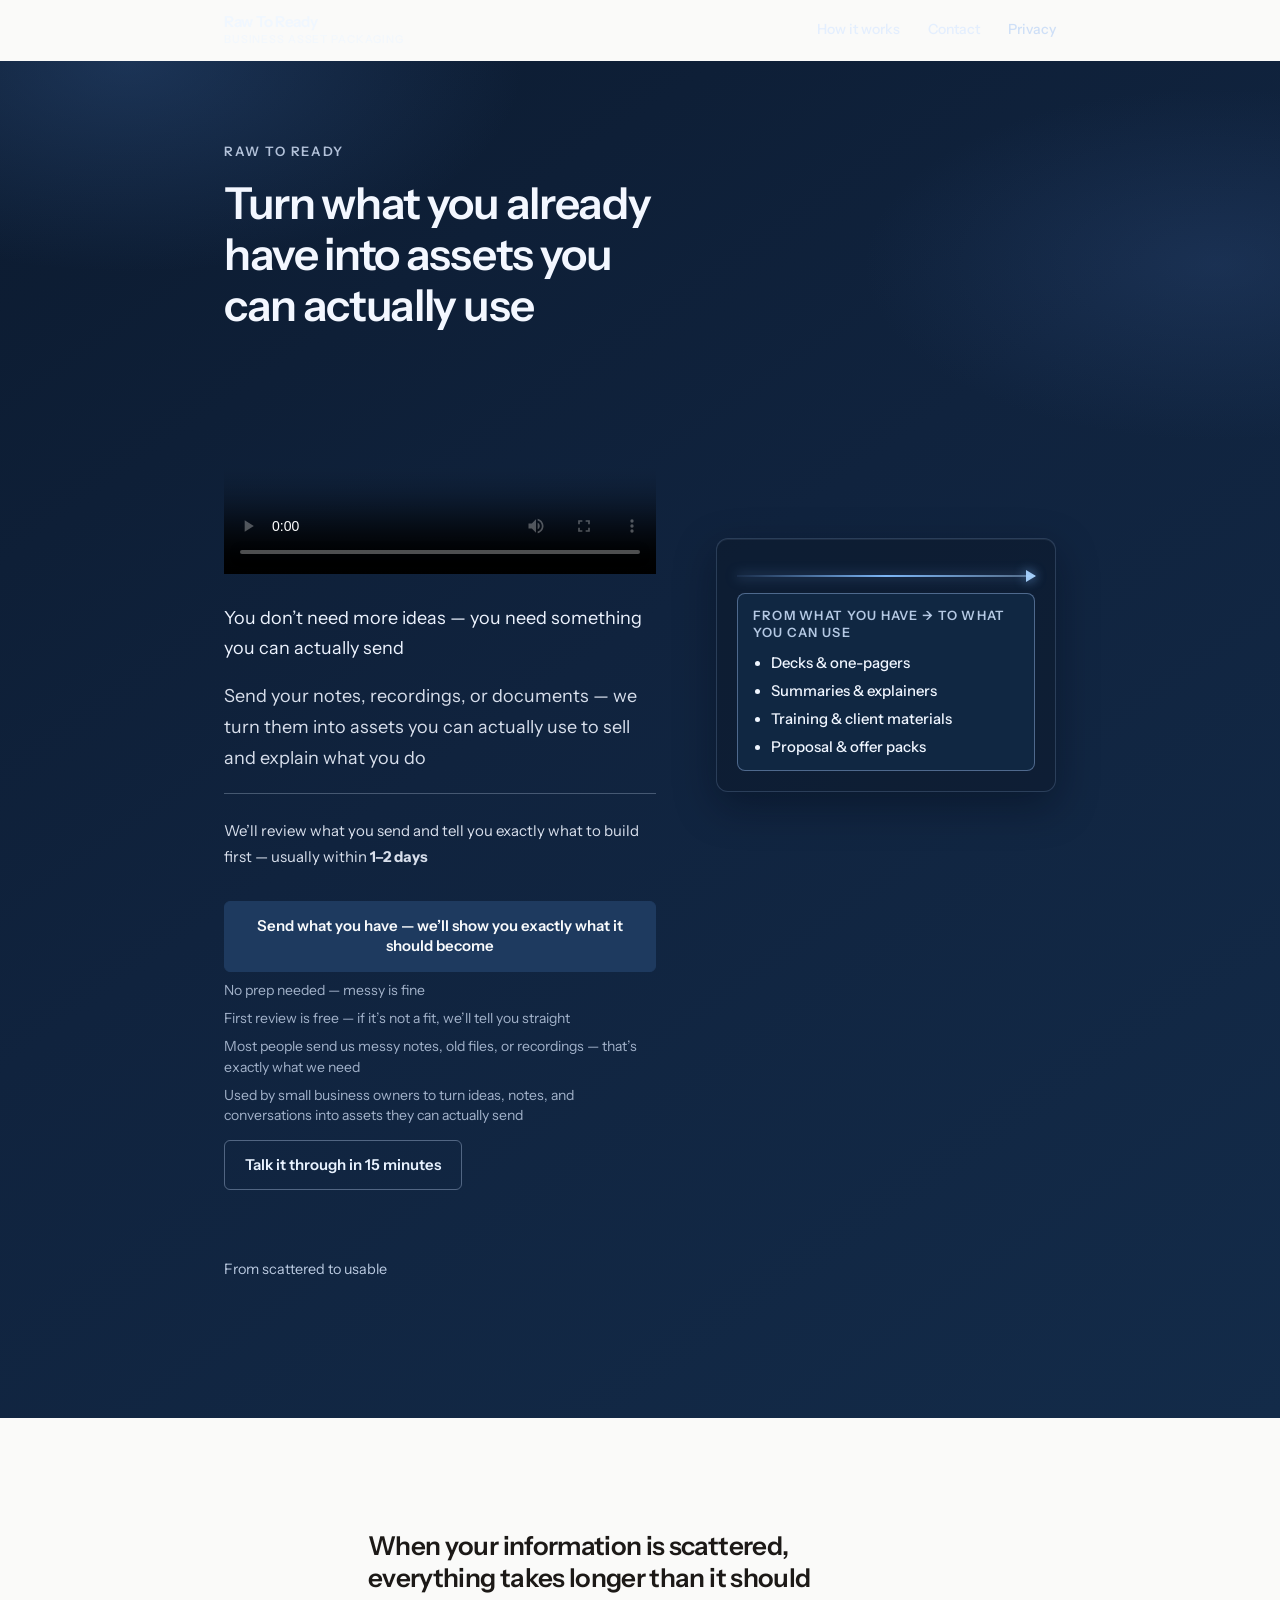
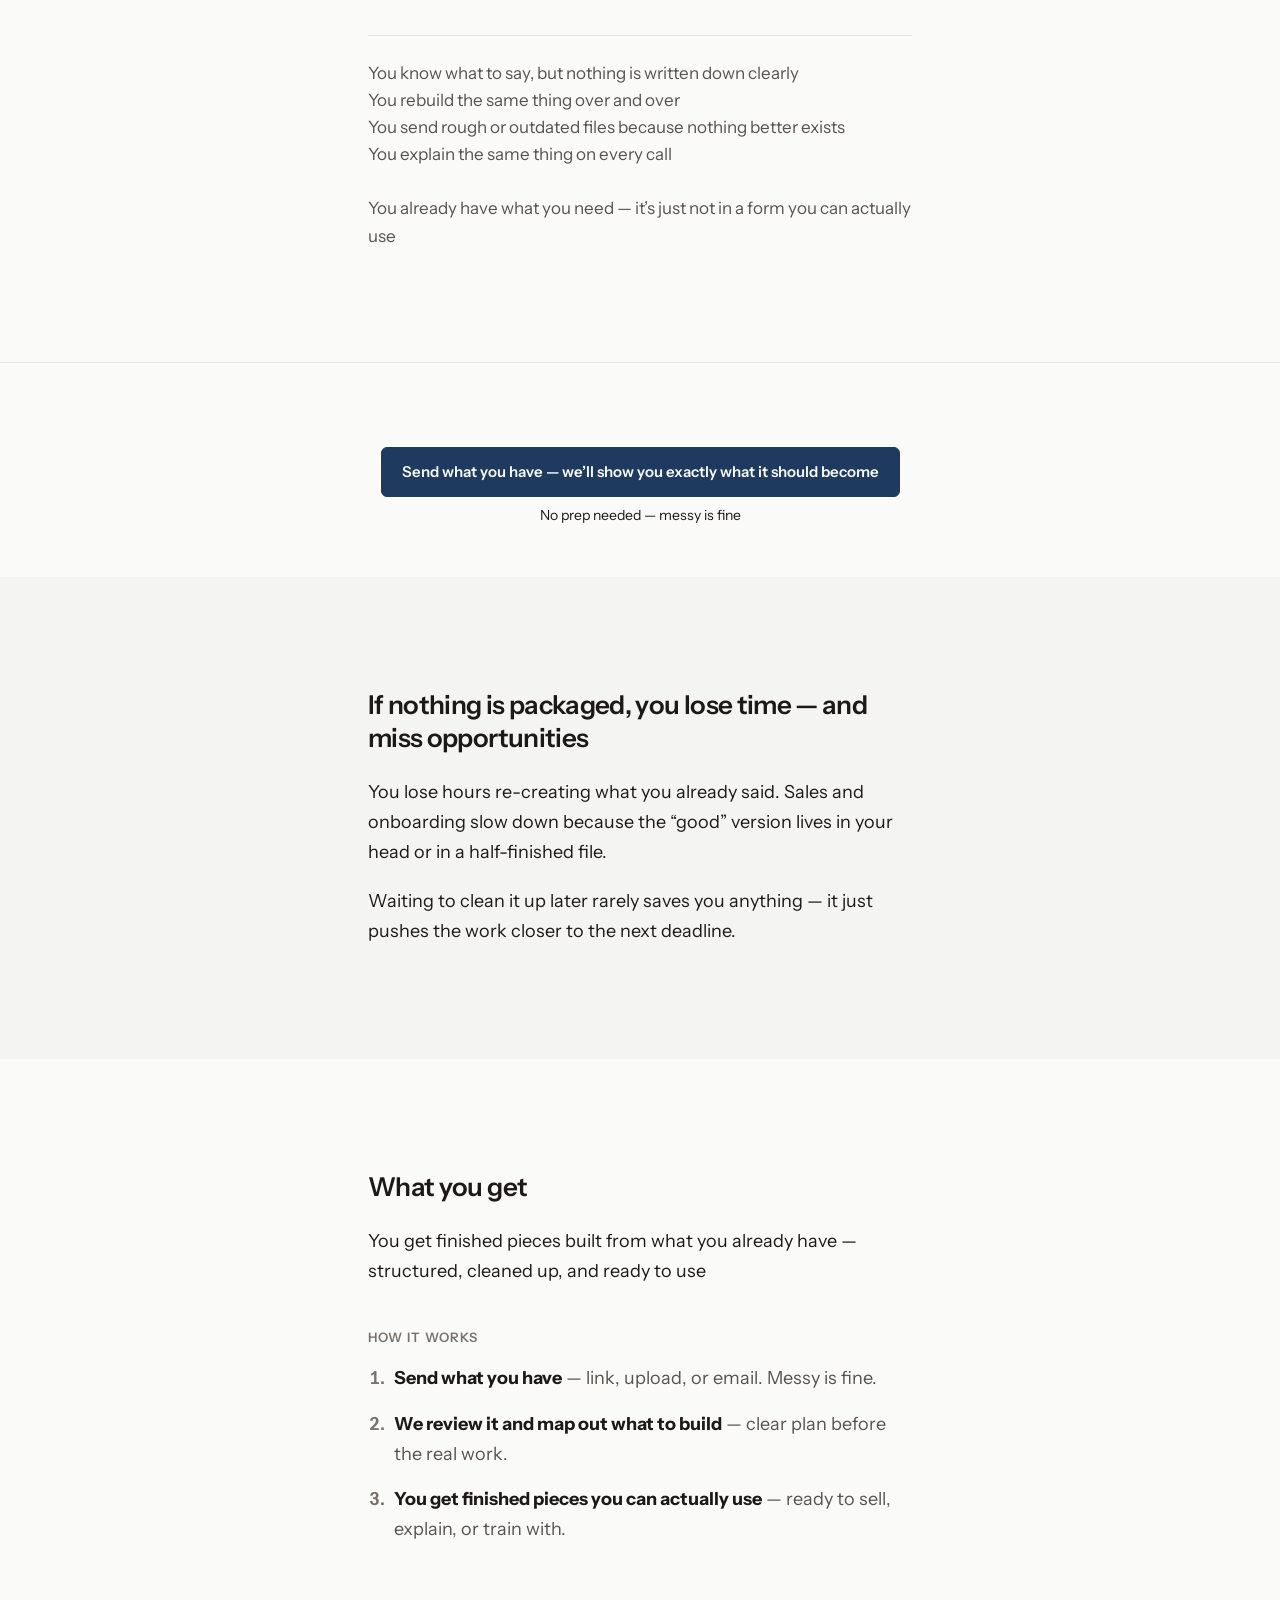
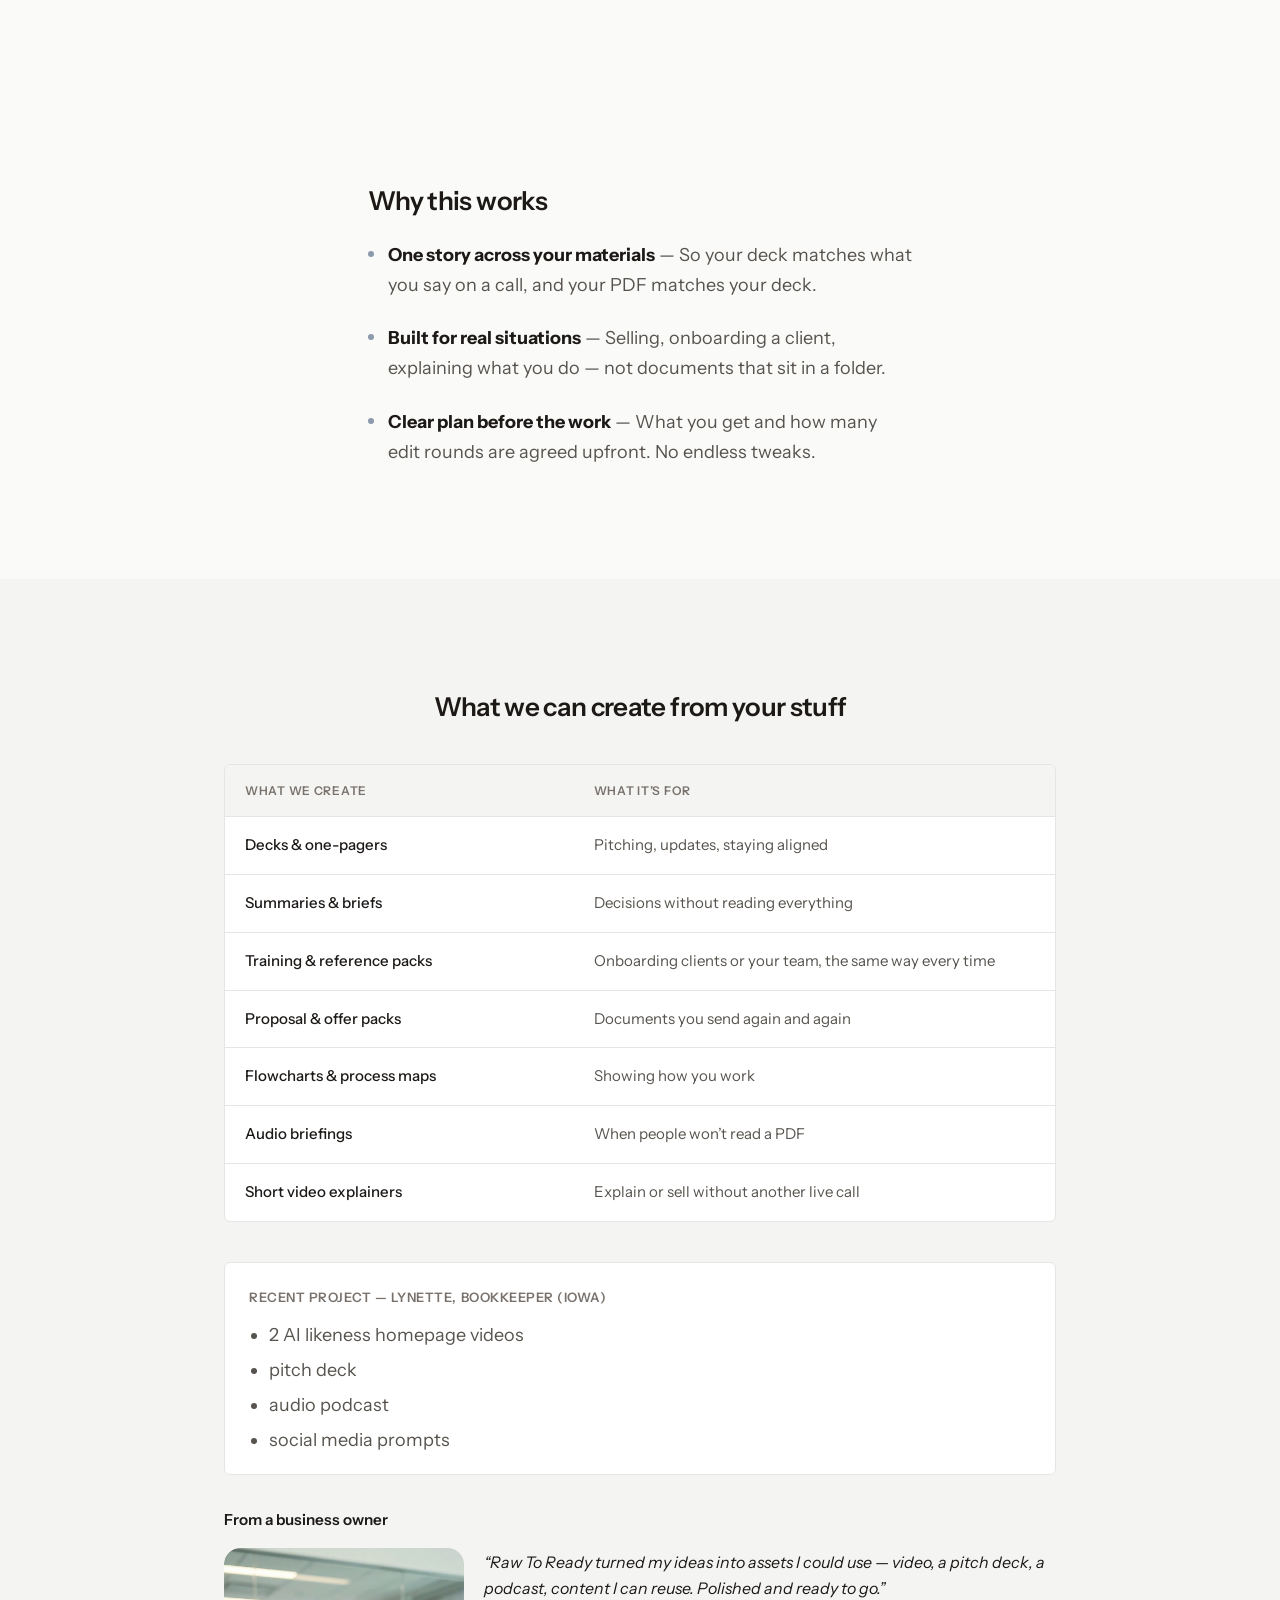
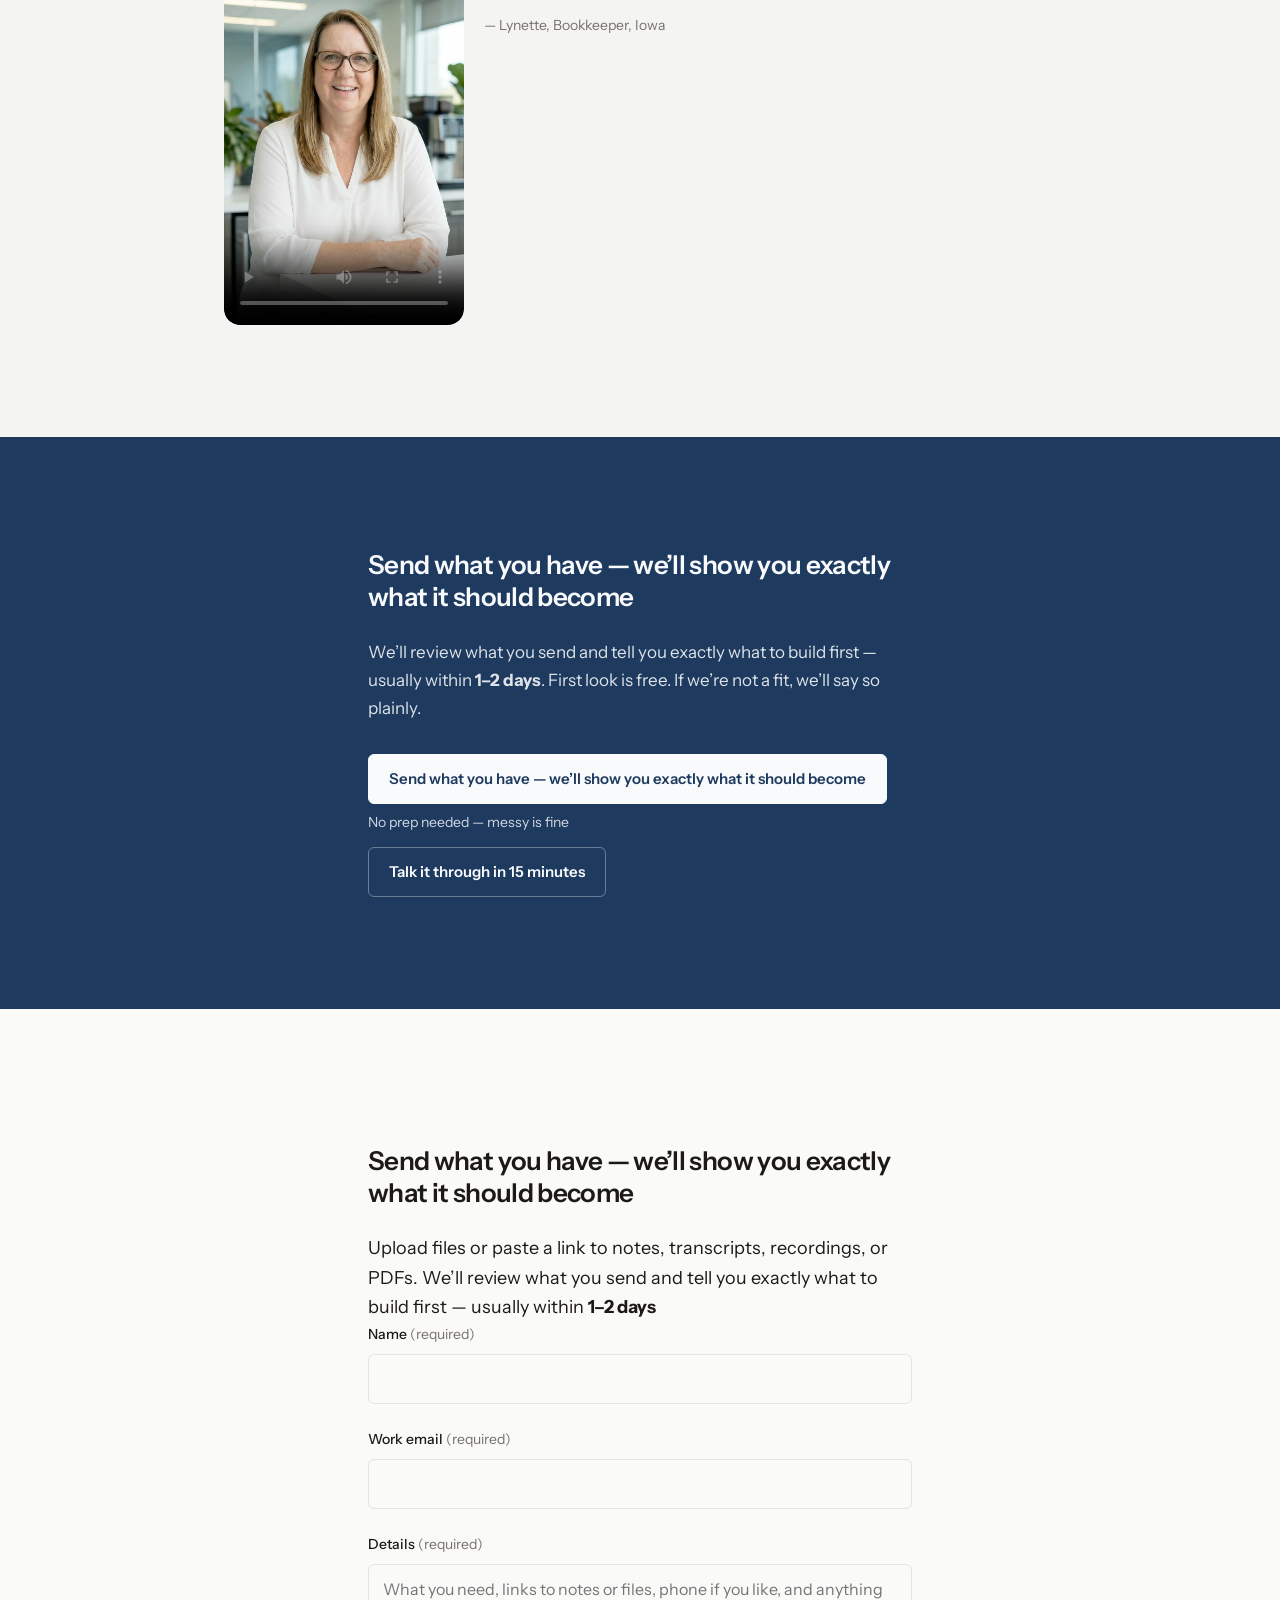
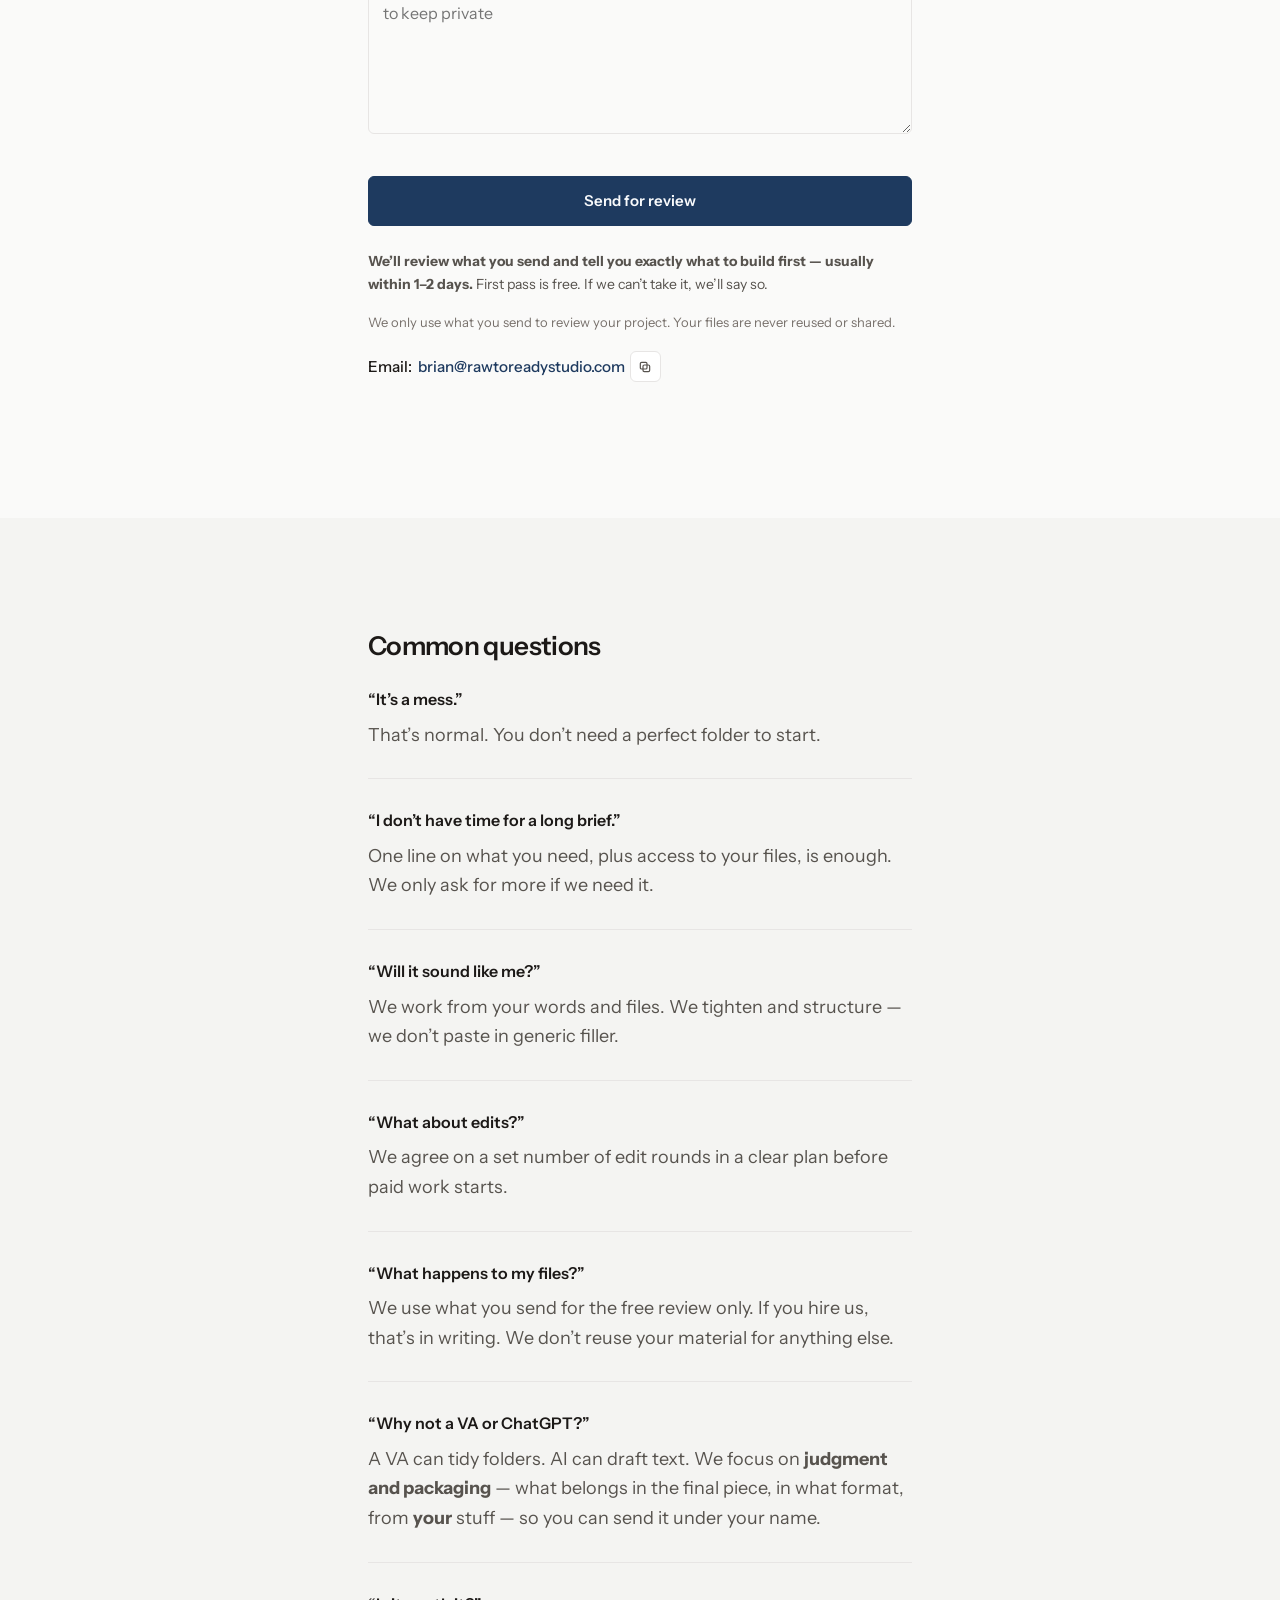
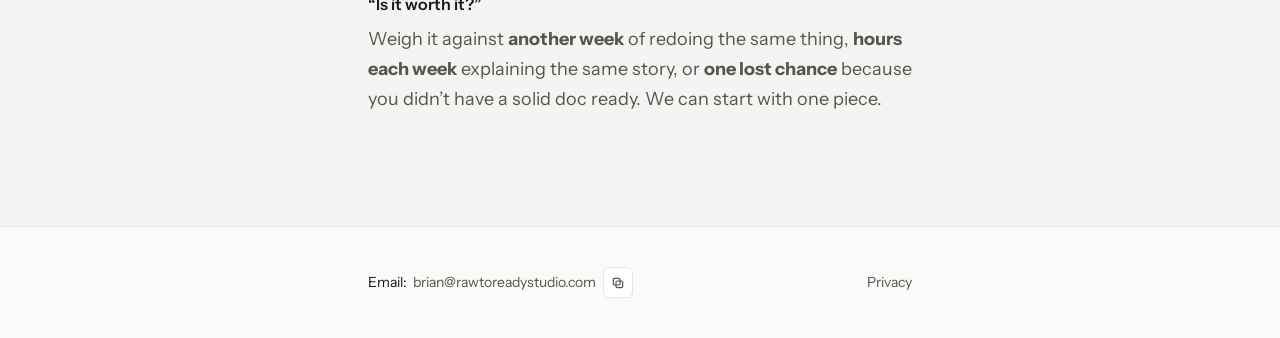
==== index.html @ de048afc "Update index.html" ====
<!DOCTYPE html>
<html lang="en">
  <head>
    <meta charset="UTF-8" />
    <meta name="viewport" content="width=device-width, initial-scale=1" />
    <meta
      name="description"
      content="Turn scattered notes and recordings into clear decks, summaries, and materials you can use to sell and explain your business. Not templates. Not generic AI filler."
    />
    <title>Raw To Ready — Business Asset Packaging</title>
    <link rel="preconnect" href="https://fonts.googleapis.com" />
    <link rel="preconnect" href="https://fonts.gstatic.com" crossorigin />
    <link
      href="https://fonts.googleapis.com/css2?family=Instrument+Sans:ital,wght@0,400;0,500;0,600;0,700;1,400&display=swap"
      rel="stylesheet"
    />
    <link rel="stylesheet" href="styles.css" />
  </head>
  <body>
    <header class="site-header site-header--overlay">
      <div class="container header-inner">
        <a class="logo" href="#">
          <span class="logo__name">Raw To Ready</span>
          <span class="logo__descriptor">Business Asset Packaging</span>
        </a>
        <nav class="nav">
          <a href="#how-it-works">How it works</a>
          <a href="#send-link">Contact</a>
          <a href="privacy.html" class="nav-muted">Privacy</a>
        </nav>
      </div>
    </header>

    <main>
      <section class="hero section section--hero" aria-labelledby="hero-heading">
        <div class="container hero-grid">
          <div class="hero-copy">
            <p class="hero-brand">Raw To Ready</p>
            <h1 id="hero-heading" class="hero__title">Turn what you already have into assets you can actually use</h1>

            <div style="max-width: 700px; margin: 20px auto;">
              <video controls playsinline width="100%" poster="videos/lynette-2-poster.png">
                <source src="videos/lynette-2.mp4" type="video/mp4" />
                Your browser does not support the video tag.
              </video>
            </div>

            <p class="hero__microline">You don’t need more ideas — you need something you can actually send</p>
            <div class="hero__body prose prose--lead">
              <p>
                Send your notes, recordings, or documents — we turn them into assets you can actually use to sell and explain what you do
              </p>
              <p class="timeline">
                We’ll review what you send and tell you exactly what to build first — usually within <strong>1–2 days</strong>
              </p>
            </div>
            <div class="cta-row">
              <div class="cta-mailto">
                <a href="mailto:brian@rawtoreadystudio.com?subject=Raw%20To%20Ready%20Inquiry" class="cta-button">
                  Send what you have — we’ll show you exactly what it should become
                </a>
                <p class="cta-subtext">No prep needed — messy is fine</p>
                <p class="cta-subtext">First review is free — if it’s not a fit, we’ll tell you straight</p>
                <p class="cta-subtext">Most people send us messy notes, old files, or recordings — that’s exactly what we need</p>
                <p class="cta-subtext">Used by small business owners to turn ideas, notes, and conversations into assets they can actually send</p>
              </div>
              <a
                class="btn btn--secondary"
                href="https://calendly.com/brian-my6fa/intro-meeting-with-brian"
                target="_blank"
                rel="noopener noreferrer"
              >Talk it through in 15 minutes</a>
            </div>
          </div>

          <aside class="hero-flow" aria-label="From your files to finished pieces">
            <div class="hero-flow__arrow" aria-hidden="true"></div>
            <div class="hero-flow__panel hero-flow__panel--polished">
              <p class="hero-flow__title">From what you have → to what you can use</p>
              <ul class="hero-flow__list">
                <li>Decks &amp; one-pagers</li>
                <li>Summaries &amp; explainers</li>
                <li>Training &amp; client materials</li>
                <li>Proposal &amp; offer packs</li>
              </ul>
            </div>
          </aside>

          <p class="hero-tagline">From scattered to usable</p>
        </div>
      </section>

      <section class="section" aria-labelledby="pain-heading">
        <div class="container container--narrow">
          <h2 id="pain-heading" class="section__title">When your information is scattered, everything takes longer than it should</h2>
          <p class="pullquote">
            You know what to say, but nothing is written down clearly<br />
            You rebuild the same thing over and over<br />
            You send rough or outdated files because nothing better exists<br />
            You explain the same thing on every call<br /><br />
            You already have what you need — it’s just not in a form you can actually use
          </p>
        </div>
      </section>

      <section class="section section--cta-mid" aria-label="Get started">
        <div class="container container--narrow">
          <div class="cta-row cta-row--solo">
            <div class="cta-mailto">
              <a href="mailto:brian@rawtoreadystudio.com?subject=Raw%20To%20Ready%20Inquiry" class="cta-button">
                Send what you have — we’ll show you exactly what it should become
              </a>
              <p class="cta-subtext">No prep needed — messy is fine</p>
            </div>
          </div>
        </div>
      </section>

      <section class="section section--muted" aria-labelledby="gap-heading">
        <div class="container container--narrow">
          <h2 id="gap-heading" class="section__title">If nothing is packaged, you lose time — and miss opportunities</h2>
          <div class="prose">
            <p>You lose hours re-creating what you already said. Sales and onboarding slow down because the “good” version lives in your head or in a half-finished file.</p>
            <p>Waiting to clean it up later rarely saves you anything — it just pushes the work closer to the next deadline.</p>
          </div>
        </div>
      </section>

      <section class="section" id="how-it-works" aria-labelledby="solution-heading">
        <div class="container container--narrow">
          <h2 id="solution-heading" class="section__title">What you get</h2>
          <div class="prose prose--solution">
            <p>You get finished pieces built from what you already have — structured, cleaned up, and ready to use</p>
          </div>
          <h3 class="subsection-title">How it works</h3>
          <ol class="steps">
            <li><strong>Send what you have</strong> — link, upload, or email. Messy is fine.</li>
            <li><strong>We review it and map out what to build</strong> — clear plan before the real work.</li>
            <li><strong>You get finished pieces you can actually use</strong> — ready to sell, explain, or train with.</li>
          </ol>
        </div>
      </section>

      <section class="section" aria-labelledby="why-heading">
        <div class="container container--narrow">
          <h2 id="why-heading" class="section__title">Why this works</h2>
          <ul class="why-list">
            <li><strong>One story across your materials</strong> — So your deck matches what you say on a call, and your PDF matches your deck.</li>
            <li><strong>Built for real situations</strong> — Selling, onboarding a client, explaining what you do — not documents that sit in a folder.</li>
            <li><strong>Clear plan before the work</strong> — What you get and how many edit rounds are agreed upfront. No endless tweaks.</li>
          </ul>
        </div>
      </section>

      <section class="section section--muted" aria-labelledby="deliverables-heading">
        <div class="container">
          <h2 id="deliverables-heading" class="section__title section__title--center">What we can create from your stuff</h2>
          <div class="table-wrap">
            <table class="deliverables">
              <thead>
                <tr>
                  <th scope="col">What we create</th>
                  <th scope="col">What it’s for</th>
                </tr>
              </thead>
              <tbody>
                <tr>
                  <td>Decks &amp; one-pagers</td>
                  <td>Pitching, updates, staying aligned</td>
                </tr>
                <tr>
                  <td>Summaries &amp; briefs</td>
                  <td>Decisions without reading everything</td>
                </tr>
                <tr>
                  <td>Training &amp; reference packs</td>
                  <td>Onboarding clients or your team, the same way every time</td>
                </tr>
                <tr>
                  <td>Proposal &amp; offer packs</td>
                  <td>Documents you send again and again</td>
                </tr>
                <tr>
                  <td>Flowcharts &amp; process maps</td>
                  <td>Showing how you work</td>
                </tr>
                <tr>
                  <td>Audio briefings</td>
                  <td>When people won’t read a PDF</td>
                </tr>
                <tr>
                  <td>Short video explainers</td>
                  <td>Explain or sell without another live call</td>
                </tr>
              </tbody>
            </table>
          </div>

          <div class="proof-block proof-block--inline">
            <p class="proof-block__title">Recent project — Lynette, bookkeeper (Iowa)</p>
            <ul class="proof-block__list">
              <li>2 AI likeness homepage videos</li>
              <li>pitch deck</li>
              <li>audio podcast</li>
              <li>social media prompts</li>
            </ul>
          </div>

          <div class="lynette-showcase" aria-labelledby="video-proof-heading">
            <h3 id="video-proof-heading" class="video-proof__title">From a business owner</h3>
            <div class="lynette-showcase__grid">
              <div class="testimonial-video">
                <video controls playsinline poster="videos/lynette-poster.png?v=3">
                  <source src="videos/lynette.mp4" type="video/mp4" />
                  Your browser does not support the video tag.
                </video>
              </div>
              <blockquote class="testimonial">
                <p>
                  “Raw To Ready turned my ideas into assets I could use — video, a pitch deck, a podcast, content I can reuse. Polished and ready to go.”
                </p>
                <footer>— Lynette, Bookkeeper, Iowa</footer>
              </blockquote>
            </div>
          </div>
        </div>
      </section>

      <section class="section section--accent" id="book" aria-labelledby="final-cta-heading">
        <div class="container container--narrow">
          <h2 id="final-cta-heading" class="section__title section__title--light">Send what you have — we’ll show you exactly what it should become</h2>
          <p class="prose prose--light">
            We’ll review what you send and tell you exactly what to build first — usually within <strong>1–2 days</strong>. First look is free. If we’re not a fit, we’ll say so plainly.
          </p>
          <div class="cta-row">
            <div class="cta-mailto">
              <a href="mailto:brian@rawtoreadystudio.com?subject=Raw%20To%20Ready%20Inquiry" class="cta-button">
                Send what you have — we’ll show you exactly what it should become
              </a>
              <p class="cta-subtext">No prep needed — messy is fine</p>
            </div>
            <a
              class="btn btn--ghost"
              href="https://calendly.com/brian-my6fa/intro-meeting-with-brian"
              target="_blank"
              rel="noopener noreferrer"
            >Talk it through in 15 minutes</a>
          </div>
        </div>
      </section>

      <section class="section section--large" id="send-link" aria-labelledby="form-heading">
        <div class="container container--narrow">
          <h2 id="form-heading" class="section__title">Send what you have — we’ll show you exactly what it should become</h2>
          <div class="prose">
            <p>Upload files or paste a link to notes, transcripts, recordings, or PDFs. We’ll review what you send and tell you exactly what to build first — usually within <strong>1–2 days</strong></p>
          </div>

          <form action="https://formspree.io/f/xqegbvgn" method="POST">
            <input type="hidden" name="_redirect" value="https://rawtoreadystudio.com/thank-you.html" />
            <div class="field">
              <label for="name">Name <span class="req">(required)</span></label>
              <input type="text" id="name" name="name" required autocomplete="name" />
            </div>
            <div class="field">
              <label for="email">Work email <span class="req">(required)</span></label>
              <input type="email" id="email" name="email" required autocomplete="email" />
            </div>
            <div class="field">
              <label for="details">Details <span class="req">(required)</span></label>
              <textarea
                id="details"
                name="details"
                rows="6"
                required
                placeholder="What you need, links to notes or files, phone if you like, and anything to keep private"
              ></textarea>
            </div>
            <button type="submit" class="btn btn--primary btn--block">Send for review</button>
          </form>

          <p class="form-footnote"><strong>We’ll review what you send and tell you exactly what to build first — usually within 1–2 days.</strong> First pass is free. If we can’t take it, we’ll say so.</p>
          <p class="form-privacy">We only use what you send to review your project. Your files are never reused or shared.</p>
          <p class="contact-email">
            <span>Email:</span>
            <a href="mailto:brian@rawtoreadystudio.com">brian@rawtoreadystudio.com</a>
            <button class="copy-email-btn" type="button" data-copy-email="brian@rawtoreadystudio.com" aria-label="Copy email address" title="Copy email">
              <svg viewBox="0 0 24 24" aria-hidden="true" focusable="false">
                <rect x="9" y="9" width="10" height="10" rx="2"></rect>
                <rect x="5" y="5" width="10" height="10" rx="2"></rect>
              </svg>
            </button>
          </p>
        </div>
      </section>

      <section class="section section--muted" aria-labelledby="faq-heading">
        <div class="container container--narrow">
          <h2 id="faq-heading" class="section__title">Common questions</h2>
          <dl class="faq">
            <div class="faq__item">
              <dt>“It’s a mess.”</dt>
              <dd>That’s normal. You don’t need a perfect folder to start.</dd>
            </div>
            <div class="faq__item">
              <dt>“I don’t have time for a long brief.”</dt>
              <dd>One line on what you need, plus access to your files, is enough. We only ask for more if we need it.</dd>
            </div>
            <div class="faq__item">
              <dt>“Will it sound like me?”</dt>
              <dd>We work from your words and files. We tighten and structure — we don’t paste in generic filler.</dd>
            </div>
            <div class="faq__item">
              <dt>“What about edits?”</dt>
              <dd>We agree on a set number of edit rounds in a clear plan before paid work starts.</dd>
            </div>
            <div class="faq__item">
              <dt>“What happens to my files?”</dt>
              <dd>We use what you send for the free review only. If you hire us, that’s in writing. We don’t reuse your material for anything else.</dd>
            </div>
            <div class="faq__item">
              <dt>“Why not a VA or ChatGPT?”</dt>
              <dd>A VA can tidy folders. AI can draft text. We focus on <strong>judgment and packaging</strong> — what belongs in the final piece, in what format, from <strong>your</strong> stuff — so you can send it under your name.</dd>
            </div>
            <div class="faq__item">
              <dt>“Is it worth it?”</dt>
              <dd>Weigh it against <strong>another week</strong> of redoing the same thing, <strong>hours each week</strong> explaining the same story, or <strong>one lost chance</strong> because you didn’t have a solid doc ready. We can start with one piece.</dd>
            </div>
          </dl>
        </div>
      </section>
    </main>

    <footer class="site-footer">
      <div class="container footer-inner">
        <p class="footer-email">
          <span>Email:</span>
          <a href="mailto:brian@rawtoreadystudio.com">brian@rawtoreadystudio.com</a>
          <button class="copy-email-btn" type="button" data-copy-email="brian@rawtoreadystudio.com" aria-label="Copy email address" title="Copy email">
            <svg viewBox="0 0 24 24" aria-hidden="true" focusable="false">
              <rect x="9" y="9" width="10" height="10" rx="2"></rect>
              <rect x="5" y="5" width="10" height="10" rx="2"></rect>
            </svg>
          </button>
        </p>
        <p><a href="privacy.html">Privacy</a></p>
      </div>
    </footer>

    <script>
      (function () {
        var header = document.querySelector(".site-header--overlay");
        if (header) {
          var setHeaderState = function () {
            if (window.scrollY > 24) {
              header.classList.add("is-solid");
            } else {
              header.classList.remove("is-solid");
            }
          };
          setHeaderState();
          window.addEventListener("scroll", setHeaderState, { passive: true });
        }

        var copyButtons = document.querySelectorAll("[data-copy-email]");
        copyButtons.forEach(function (button) {
          button.addEventListener("click", function () {
            var email = button.getAttribute("data-copy-email");
            if (!email) return;

            var setCopiedState = function () {
              button.classList.add("is-copied");
              button.setAttribute("aria-label", "Email copied");
              button.setAttribute("title", "Copied");
              window.setTimeout(function () {
                button.classList.remove("is-copied");
                button.setAttribute("aria-label", "Copy email address");
                button.setAttribute("title", "Copy email");
              }, 1100);
            };

            if (navigator.clipboard && navigator.clipboard.writeText) {
              navigator.clipboard.writeText(email).then(setCopiedState).catch(function () {});
              return;
            }

            var fallback = document.createElement("input");
            fallback.value = email;
            document.body.appendChild(fallback);
            fallback.select();
            try {
              document.execCommand("copy");
              setCopiedState();
            } catch (err) {}
            document.body.removeChild(fallback);
          });
        });
      })();
    </script>
  </body>
</html>
---- styles.css ----
/* --------------------------------------------------------------------------
   Premium service landing — typography-led, generous space, minimal chrome
   -------------------------------------------------------------------------- */

:root {
  --bg: #fafaf9;
  --bg-muted: #f4f4f2;
  --surface: #ffffff;
  --text: #1c1917;
  --text-secondary: #57534e;
  --text-muted: #78716c;
  --border: #e7e5e4;
  --accent: #1e3a5f;
  --accent-hover: #152a45;
  --accent-ink: #f8fafc;
  --radius: 6px;
  --font: "Instrument Sans", system-ui, -apple-system, sans-serif;
  --max-text: 38rem;
  --max-wide: 48rem;
  --section-pad: clamp(4rem, 12vw, 7rem);
  --section-pad-lg: clamp(5rem, 14vw, 8.5rem);
}

*,
*::before,
*::after {
  box-sizing: border-box;
}

html {
  scroll-behavior: smooth;
}

#send-link,
#book,
#how-it-works {
  scroll-margin-top: 5rem;
}

body {
  margin: 0;
  font-family: var(--font);
  font-size: 1.0625rem;
  line-height: 1.65;
  color: var(--text);
  background: var(--bg);
  -webkit-font-smoothing: antialiased;
}

@media (min-width: 768px) {
  body {
    font-size: 1.125rem;
  }
}

.container {
  width: 100%;
  max-width: 56rem;
  margin-inline: auto;
  padding-inline: clamp(1.25rem, 4vw, 2rem);
}

.container--narrow {
  max-width: var(--max-text);
}

.section {
  padding-block: var(--section-pad);
}

.section--large {
  padding-block: var(--section-pad-lg);
}

.section--hero {
  padding-top: clamp(3rem, 8vw, 5rem);
  padding-bottom: var(--section-pad-lg);
  background:
    radial-gradient(45rem 24rem at 10% 0%, rgba(56, 97, 155, 0.35), transparent 55%),
    radial-gradient(40rem 20rem at 95% 15%, rgba(49, 80, 130, 0.3), transparent 55%),
    linear-gradient(145deg, #0c1b30 0%, #10233e 45%, #132b49 100%);
  color: #eef4ff;
}

.section--muted {
  background: var(--bg-muted);
}

.section--accent {
  background: var(--accent);
  color: var(--accent-ink);
}

/* Header */

.site-header {
  position: sticky;
  top: 0;
  z-index: 10;
  background: rgba(250, 250, 249, 0.92);
  backdrop-filter: blur(8px);
  border-bottom: 1px solid var(--border);
  transition: background 0.2s ease, border-color 0.2s ease, box-shadow 0.2s ease;
}

.header-inner {
  display: flex;
  align-items: center;
  justify-content: space-between;
  gap: 1rem;
  min-height: 3.75rem;
  max-width: 56rem;
}

.logo {
  display: inline-flex;
  flex-direction: column;
  line-height: 1.1;
  font-weight: 600;
  font-size: 0.9375rem;
  letter-spacing: -0.02em;
  color: var(--text);
  text-decoration: none;
}

.logo__name {
  font-size: 0.95rem;
}

.logo__descriptor {
  margin-top: 0.15rem;
  font-size: 0.68rem;
  letter-spacing: 0.08em;
  text-transform: uppercase;
  font-weight: 500;
  color: inherit;
  opacity: 0.74;
}

.logo:hover {
  color: var(--accent);
}

.nav {
  display: flex;
  align-items: center;
  gap: clamp(1rem, 3vw, 1.75rem);
  font-size: 0.875rem;
}

.nav a {
  color: var(--text-secondary);
  text-decoration: none;
  font-weight: 500;
}

.nav a:hover {
  color: var(--text);
}

.nav-muted {
  color: var(--text-muted) !important;
}

.site-header--overlay {
  background: transparent;
  border-bottom-color: transparent;
  backdrop-filter: none;
  box-shadow: none;
}

.site-header--overlay .logo {
  color: rgba(239, 246, 255, 0.94);
}

.site-header--overlay .logo:hover {
  color: #ffffff;
}

.site-header--overlay .nav a {
  color: rgba(223, 236, 255, 0.84);
}

.site-header--overlay .nav a:hover {
  color: #ffffff;
}

.site-header--overlay .nav-muted {
  color: rgba(197, 217, 247, 0.82) !important;
}

.site-header--overlay.is-solid {
  background: rgba(250, 250, 249, 0.92);
  border-bottom-color: var(--border);
  backdrop-filter: blur(8px);
  box-shadow: 0 1px 0 rgba(0, 0, 0, 0.02);
}

.site-header--overlay.is-solid .logo {
  color: var(--text);
}

.site-header--overlay.is-solid .logo:hover {
  color: var(--accent);
}

.site-header--overlay.is-solid .nav a {
  color: var(--text-secondary);
}

.site-header--overlay.is-solid .nav a:hover {
  color: var(--text);
}

.site-header--overlay.is-solid .nav-muted {
  color: var(--text-muted) !important;
}

/* Typography */

.eyebrow {
  margin: 0 0 1.25rem;
  font-size: 0.75rem;
  font-weight: 600;
  letter-spacing: 0.12em;
  text-transform: uppercase;
  color: var(--text-muted);
}

.page-title {
  margin: 0 0 1.5rem;
  font-size: clamp(1.5rem, 3vw, 1.75rem);
  font-weight: 600;
  letter-spacing: -0.025em;
  color: var(--text);
}

.hero__title {
  margin: 0 0 1.75rem;
  font-size: clamp(1.875rem, 5vw, 2.75rem);
  font-weight: 600;
  line-height: 1.15;
  letter-spacing: -0.03em;
  color: #f3f7ff;
}

.section__title {
  margin: 0 0 1.5rem;
  font-size: clamp(1.375rem, 2.5vw, 1.625rem);
  font-weight: 600;
  line-height: 1.25;
  letter-spacing: -0.025em;
  color: var(--text);
}

.section__title--center {
  text-align: center;
  margin-bottom: 2.5rem;
}

.section__title--light {
  color: var(--accent-ink);
}

.subsection-title {
  margin: 2.5rem 0 1rem;
  font-size: 0.8125rem;
  font-weight: 600;
  letter-spacing: 0.08em;
  text-transform: uppercase;
  color: var(--text-muted);
}

.prose {
  margin: 0;
}

.prose p {
  margin: 0 0 1.25rem;
}

.prose p:last-child {
  margin-bottom: 0;
}

.prose--lead {
  font-size: 1.0625rem;
}

@media (min-width: 768px) {
  .prose--lead {
    font-size: 1.125rem;
    line-height: 1.7;
  }
}

.prose--solution {
  margin-bottom: 0;
}

.prose--light {
  color: rgba(248, 250, 252, 0.88);
  margin-bottom: 2rem;
  font-size: 1.0625rem;
  line-height: 1.65;
}

.timeline {
  margin-top: 1.5rem;
  margin-bottom: 0;
  padding-top: 1.5rem;
  border-top: 1px solid rgba(209, 224, 248, 0.28);
  font-size: 0.9375rem;
  color: rgba(233, 241, 255, 0.84);
}

.pullquote {
  margin: 2.5rem 0 0;
  padding: 1.5rem 0 0;
  border-top: 1px solid var(--border);
  font-size: 1.0625rem;
  line-height: 1.6;
  color: var(--text-secondary);
}

/* Lists */

.pain-list {
  margin: 0;
  padding: 0;
  list-style: none;
}

.pain-list li {
  margin-bottom: 1.5rem;
  padding-left: 0;
  line-height: 1.65;
  color: var(--text-secondary);
}

.pain-list li:last-child {
  margin-bottom: 0;
}

.pain-list strong {
  color: var(--text);
  font-weight: 600;
}

.steps {
  margin: 0;
  padding-left: 1.25rem;
}

.steps li {
  margin-bottom: 1rem;
  padding-left: 0.35rem;
  line-height: 1.65;
  color: var(--text-secondary);
}

.steps li::marker {
  color: var(--text-muted);
  font-weight: 600;
}

.steps strong {
  color: var(--text);
}

.why-list {
  margin: 0;
  padding: 0;
  list-style: none;
}

.why-list li {
  position: relative;
  margin-bottom: 1.5rem;
  padding-left: 1.25rem;
  line-height: 1.65;
  color: var(--text-secondary);
}

.why-list li::before {
  content: "";
  position: absolute;
  left: 0;
  top: 0.55em;
  width: 6px;
  height: 6px;
  border-radius: 50%;
  background: var(--accent);
  opacity: 0.5;
}

.why-list li:last-child {
  margin-bottom: 0;
}

.why-list strong {
  color: var(--text);
}

/* Table */

.table-wrap {
  overflow-x: auto;
  border-radius: var(--radius);
  border: 1px solid var(--border);
  background: var(--surface);
}

.deliverables {
  width: 100%;
  border-collapse: collapse;
  font-size: 0.9375rem;
  text-align: left;
}

.deliverables th,
.deliverables td {
  padding: 1rem 1.25rem;
  vertical-align: top;
  border-bottom: 1px solid var(--border);
}

.deliverables th {
  font-weight: 600;
  font-size: 0.75rem;
  letter-spacing: 0.06em;
  text-transform: uppercase;
  color: var(--text-muted);
  background: var(--bg-muted);
}

.deliverables tbody tr:last-child td {
  border-bottom: none;
}

.deliverables td:first-child {
  font-weight: 500;
  color: var(--text);
  width: 42%;
}

.deliverables td:last-child {
  color: var(--text-secondary);
}

@media (max-width: 540px) {
  .deliverables td:first-child {
    width: auto;
  }
}

/* Testimonial */

.testimonial {
  margin: 0;
  padding: 0;
  border: none;
}

.testimonial p {
  margin: 0 0 0.75rem;
  font-size: 1.125rem;
  line-height: 1.55;
  font-style: italic;
  color: var(--text);
}

.testimonial footer {
  font-size: 0.875rem;
  font-style: normal;
  color: var(--text-muted);
}

.proof-block {
  margin-top: 2.5rem;
  padding: 1.5rem 1.5rem 1.25rem;
  background: var(--surface);
  border: 1px solid var(--border);
  border-radius: var(--radius);
}

.proof-block__title {
  margin: 0 0 0.875rem;
  font-size: 0.8125rem;
  font-weight: 600;
  letter-spacing: 0.04em;
  text-transform: uppercase;
  color: var(--text-muted);
}

.proof-block__list {
  margin: 0;
  padding-left: 1.25rem;
}

.proof-block__list li {
  margin-bottom: 0.5rem;
  line-height: 1.5;
  color: var(--text-secondary);
}

.proof-block__list li:last-child {
  margin-bottom: 0;
}

.video-proof__title {
  margin: 0 0 1rem;
  font-size: 0.95rem;
  font-weight: 600;
  color: var(--text);
}

.lynette-showcase {
  margin-top: 2rem;
}

.lynette-showcase__grid {
  display: flex;
  flex-direction: row;
  gap: 1.25rem;
  align-items: start;
}

.testimonial-video {
  position: relative;
  flex: 0 0 240px;
  width: 240px;
  max-width: 240px;
  min-height: 0;
  border-radius: 16px;
  overflow: hidden;
  background: transparent;
  border: 0;
  box-shadow: none;
}

.testimonial-video video {
  width: 100%;
  max-width: 100%;
  height: auto;
  display: block;
  border-radius: 16px;
  background: transparent;
}


.lynette-showcase .testimonial {
  margin: 0;
}

.lynette-showcase .testimonial p {
  margin-top: 0.1rem;
  font-size: 1rem;
  line-height: 1.62;
}

@media (max-width: 768px) {
  .lynette-showcase__grid {
    flex-direction: column;
    gap: 1rem;
  }

  .testimonial-video {
    flex: 0 0 auto;
    width: 100% !important;
    max-width: 100% !important;
    min-height: 0 !important;
    height: auto !important;
    padding: 0 !important;
    margin: 0 !important;
    background: transparent !important;
    border: 0 !important;
    box-shadow: none !important;
  }

  .testimonial-video video {
    display: block !important;
    width: 100% !important;
    max-width: 100% !important;
    height: auto !important;
    border-radius: 16px !important;
    background: transparent !important;
  }

}

.confidentiality {
  margin: 2rem 0 0;
  font-size: 0.875rem;
  color: var(--text-muted);
}

/* CTAs */

.cta-row {
  display: flex;
  flex-wrap: wrap;
  gap: 0.875rem;
  margin-top: 2rem;
}

.micro-trust {
  margin: 1.5rem 0 0;
  font-size: 0.875rem;
  color: rgba(219, 233, 255, 0.72);
}

.hero-grid {
  display: grid;
  gap: clamp(2rem, 6vw, 3.75rem);
  align-items: center;
}

.hero-brand {
  margin: 0 0 1rem;
  font-size: 0.8125rem;
  letter-spacing: 0.12em;
  text-transform: uppercase;
  font-weight: 600;
  color: rgba(219, 233, 255, 0.8);
}

.hero .prose--lead p {
  color: rgba(238, 244, 255, 0.9);
}

.hero-flow {
  background: rgba(12, 23, 39, 0.45);
  border: 1px solid rgba(148, 176, 223, 0.22);
  border-radius: 12px;
  padding: 1.25rem;
  box-shadow: 0 14px 40px rgba(3, 8, 18, 0.38), inset 0 1px 0 rgba(205, 223, 250, 0.08);
}

.hero-flow__panel {
  border-radius: 8px;
  padding: 0.8rem 0.9rem;
  font-size: 0.9rem;
  font-weight: 500;
  line-height: 1.35;
}

.hero-flow__panel--messy {
  background: rgba(27, 42, 67, 0.72);
  border: 1px solid rgba(142, 170, 219, 0.25);
  color: rgba(226, 238, 255, 0.9);
}

.hero-flow__arrow {
  height: 2px;
  margin: 1rem 0;
  background: linear-gradient(90deg, rgba(113, 157, 232, 0.12) 0%, rgba(130, 190, 255, 0.95) 50%, rgba(186, 221, 255, 0.4) 100%);
  position: relative;
  box-shadow: 0 0 12px rgba(131, 185, 255, 0.55);
}

.hero-flow__arrow::after {
  content: "";
  position: absolute;
  right: -1px;
  top: 50%;
  transform: translateY(-50%);
  border-top: 6px solid transparent;
  border-bottom: 6px solid transparent;
  border-left: 10px solid rgba(169, 212, 255, 0.95);
  filter: drop-shadow(0 0 6px rgba(122, 183, 255, 0.75));
}

.hero-flow__panel--polished {
  background: rgba(18, 41, 69, 0.88);
  border: 1px solid rgba(164, 196, 246, 0.42);
}

.hero-flow__title {
  margin: 0 0 0.7rem;
  font-size: 0.8rem;
  letter-spacing: 0.1em;
  text-transform: uppercase;
  font-weight: 600;
  color: rgba(209, 228, 255, 0.86);
}

.hero-flow__list {
  margin: 0;
  padding-left: 1.15rem;
}

.hero-flow__list li {
  margin-bottom: 0.45rem;
  color: #f0f6ff;
  font-size: 0.93rem;
  line-height: 1.4;
}

.hero-flow__list li:last-child {
  margin-bottom: 0;
}

.hero-tagline {
  margin: 0;
  font-size: 0.9rem;
  color: rgba(219, 233, 255, 0.84);
}

.btn {
  display: inline-flex;
  align-items: center;
  justify-content: center;
  padding: 0.875rem 1.25rem;
  font-family: inherit;
  font-size: 0.9375rem;
  font-weight: 600;
  line-height: 1.35;
  text-align: center;
  text-decoration: none;
  border-radius: var(--radius);
  border: 1px solid transparent;
  cursor: pointer;
  transition: background 0.15s ease, color 0.15s ease, border-color 0.15s ease;
}

.btn--primary {
  background: var(--accent);
  color: var(--accent-ink);
  border-color: var(--accent);
}

.btn--primary:hover {
  background: var(--accent-hover);
  border-color: var(--accent-hover);
}

.btn--secondary {
  background: var(--surface);
  color: var(--text);
  border-color: var(--border);
}

.btn--secondary:hover {
  border-color: var(--text-muted);
  background: var(--bg-muted);
}

.hero .btn--secondary {
  background: transparent;
  color: #e9f3ff;
  border-color: rgba(197, 217, 247, 0.36);
}

.hero .btn--secondary:hover {
  background: rgba(199, 220, 250, 0.12);
  border-color: rgba(219, 233, 255, 0.6);
}

.btn--on-dark {
  background: var(--accent-ink);
  color: var(--accent);
  border-color: var(--accent-ink);
}

.btn--on-dark:hover {
  background: rgba(248, 250, 252, 0.92);
}

.btn--ghost {
  background: transparent;
  color: var(--accent-ink);
  border-color: rgba(248, 250, 252, 0.35);
}

.btn--ghost:hover {
  background: rgba(248, 250, 252, 0.08);
  border-color: rgba(248, 250, 252, 0.5);
}

.btn--block {
  width: 100%;
}

/* Mailto CTA (matches primary button styling) */
.cta-mailto {
  display: flex;
  flex-direction: column;
  align-items: flex-start;
}

.cta-button {
  display: inline-flex;
  align-items: center;
  justify-content: center;
  padding: 0.875rem 1.25rem;
  font-family: inherit;
  font-size: 0.9375rem;
  font-weight: 600;
  line-height: 1.35;
  text-align: center;
  text-decoration: none;
  border-radius: var(--radius);
  border: 1px solid var(--accent);
  background: var(--accent);
  color: var(--accent-ink);
  transition: background 0.15s ease, border-color 0.15s ease;
}

.cta-button:hover {
  background: var(--accent-hover);
  border-color: var(--accent-hover);
}

.cta-subtext {
  margin: 0.5rem 0 0;
  font-size: 0.875rem;
  line-height: 1.45;
}

.hero .cta-subtext {
  color: rgba(219, 233, 255, 0.72);
}

.section--accent .cta-button {
  background: var(--accent-ink);
  color: var(--accent);
  border-color: var(--accent-ink);
}

.section--accent .cta-button:hover {
  background: rgba(248, 250, 252, 0.92);
  border-color: rgba(248, 250, 252, 0.92);
}

.section--accent .cta-subtext {
  color: rgba(248, 250, 252, 0.82);
}

.section--cta-mid {
  padding-block: clamp(2.25rem, 5vw, 3.25rem);
  border-top: 1px solid var(--border);
}

.cta-row--solo {
  justify-content: center;
}

.cta-row--solo .cta-mailto {
  align-items: center;
  text-align: center;
}

.cta-row--solo .cta-subtext {
  align-self: center;
}

@media (max-width: 640px) {
  .cta-row {
    flex-direction: column;
  }

  .cta-row .btn {
    width: 100%;
  }

  .cta-row .cta-mailto {
    width: 100%;
  }

  .cta-row .cta-button {
    width: 100%;
    padding: 0.75rem 0.95rem;
    font-size: 0.875rem;
    line-height: 1.3;
    text-wrap: pretty;
  }

  .cta-row .cta-subtext {
    margin-top: 0.45rem;
    font-size: 0.8125rem;
    line-height: 1.4;
  }
}

@media (min-width: 960px) {
  .hero-grid {
    grid-template-columns: minmax(0, 1.12fr) minmax(0, 0.88fr);
  }

  .hero-tagline {
    grid-column: 1 / -1;
    margin-top: 0.5rem;
  }
}

/* Form */

.lead-form {
  margin-top: 2.5rem;
  padding: 2rem;
  background: var(--surface);
  border: 1px solid var(--border);
  border-radius: var(--radius);
}

.field {
  margin-bottom: 1.5rem;
}

.field:last-of-type {
  margin-bottom: 2rem;
}

.field label {
  display: block;
  margin-bottom: 0.5rem;
  font-size: 0.875rem;
  font-weight: 500;
  color: var(--text);
}

.req {
  font-weight: 400;
  color: var(--text-muted);
}

input[type="text"],
input[type="email"],
input[type="url"],
input[type="tel"],
textarea {
  width: 100%;
  padding: 0.75rem 0.875rem;
  font-family: inherit;
  font-size: 1rem;
  line-height: 1.5;
  color: var(--text);
  background: var(--bg);
  border: 1px solid var(--border);
  border-radius: var(--radius);
}

input:focus,
textarea:focus {
  outline: none;
  border-color: var(--accent);
  box-shadow: 0 0 0 3px rgba(30, 58, 95, 0.12);
}

textarea {
  resize: vertical;
  min-height: 5rem;
}

input[type="file"] {
  width: 100%;
  font-size: 0.875rem;
  color: var(--text-secondary);
}

.form-footnote {
  margin: 1.5rem 0 0;
  font-size: 0.875rem;
  color: var(--text-secondary);
}

.form-privacy {
  margin: 1rem 0 0;
  font-size: 0.8125rem;
  color: var(--text-muted);
}

.contact-email {
  display: flex;
  align-items: center;
  flex-wrap: wrap;
  gap: 0.35rem;
  margin: 1.1rem 0 0;
  font-size: 0.95rem;
  font-weight: 500;
  color: var(--text-secondary);
}

.contact-email span {
  color: var(--text);
}

.contact-email a {
  color: var(--accent);
  text-decoration: none;
  word-break: break-word;
}

.contact-email a:hover {
  text-decoration: underline;
}

.copy-email-btn {
  display: inline-flex;
  align-items: center;
  justify-content: center;
  width: 1.9rem;
  height: 1.9rem;
  border: 1px solid var(--border);
  border-radius: 6px;
  background: var(--surface);
  color: var(--text-secondary);
  cursor: pointer;
  transition: border-color 0.15s ease, color 0.15s ease, background 0.15s ease;
}

.copy-email-btn svg {
  width: 1rem;
  height: 1rem;
  fill: none;
  stroke: currentColor;
  stroke-width: 1.8;
}

.copy-email-btn:hover {
  border-color: var(--text-muted);
  color: var(--text);
}

.copy-email-btn:focus-visible {
  outline: none;
  border-color: var(--accent);
  box-shadow: 0 0 0 3px rgba(30, 58, 95, 0.14);
}

.copy-email-btn.is-copied {
  color: #0f766e;
  border-color: rgba(15, 118, 110, 0.45);
  background: #ecfeff;
}

/* FAQ */

.faq {
  margin: 0;
}

.faq__item {
  padding: 1.75rem 0;
  border-bottom: 1px solid var(--border);
}

.faq__item:first-child {
  padding-top: 0;
}

.faq__item:last-child {
  border-bottom: none;
  padding-bottom: 0;
}

.faq dt {
  margin: 0 0 0.5rem;
  font-weight: 600;
  font-size: 1rem;
  color: var(--text);
}

.faq dd {
  margin: 0;
  line-height: 1.65;
  color: var(--text-secondary);
}

/* Footer */

.site-footer {
  padding: 2.5rem 0 calc(2.5rem + env(safe-area-inset-bottom));
  border-top: 1px solid var(--border);
  background: var(--bg);
}

.footer-inner {
  display: flex;
  flex-wrap: wrap;
  align-items: center;
  justify-content: space-between;
  gap: 1rem;
  max-width: var(--max-text);
}

.footer-inner p {
  margin: 0;
  font-size: 0.875rem;
}

.footer-email {
  display: flex;
  align-items: center;
  gap: 0.4rem;
  flex-wrap: wrap;
}

.footer-inner a {
  color: var(--text-secondary);
  text-decoration: none;
}

.footer-inner a:hover {
  color: var(--text);
}
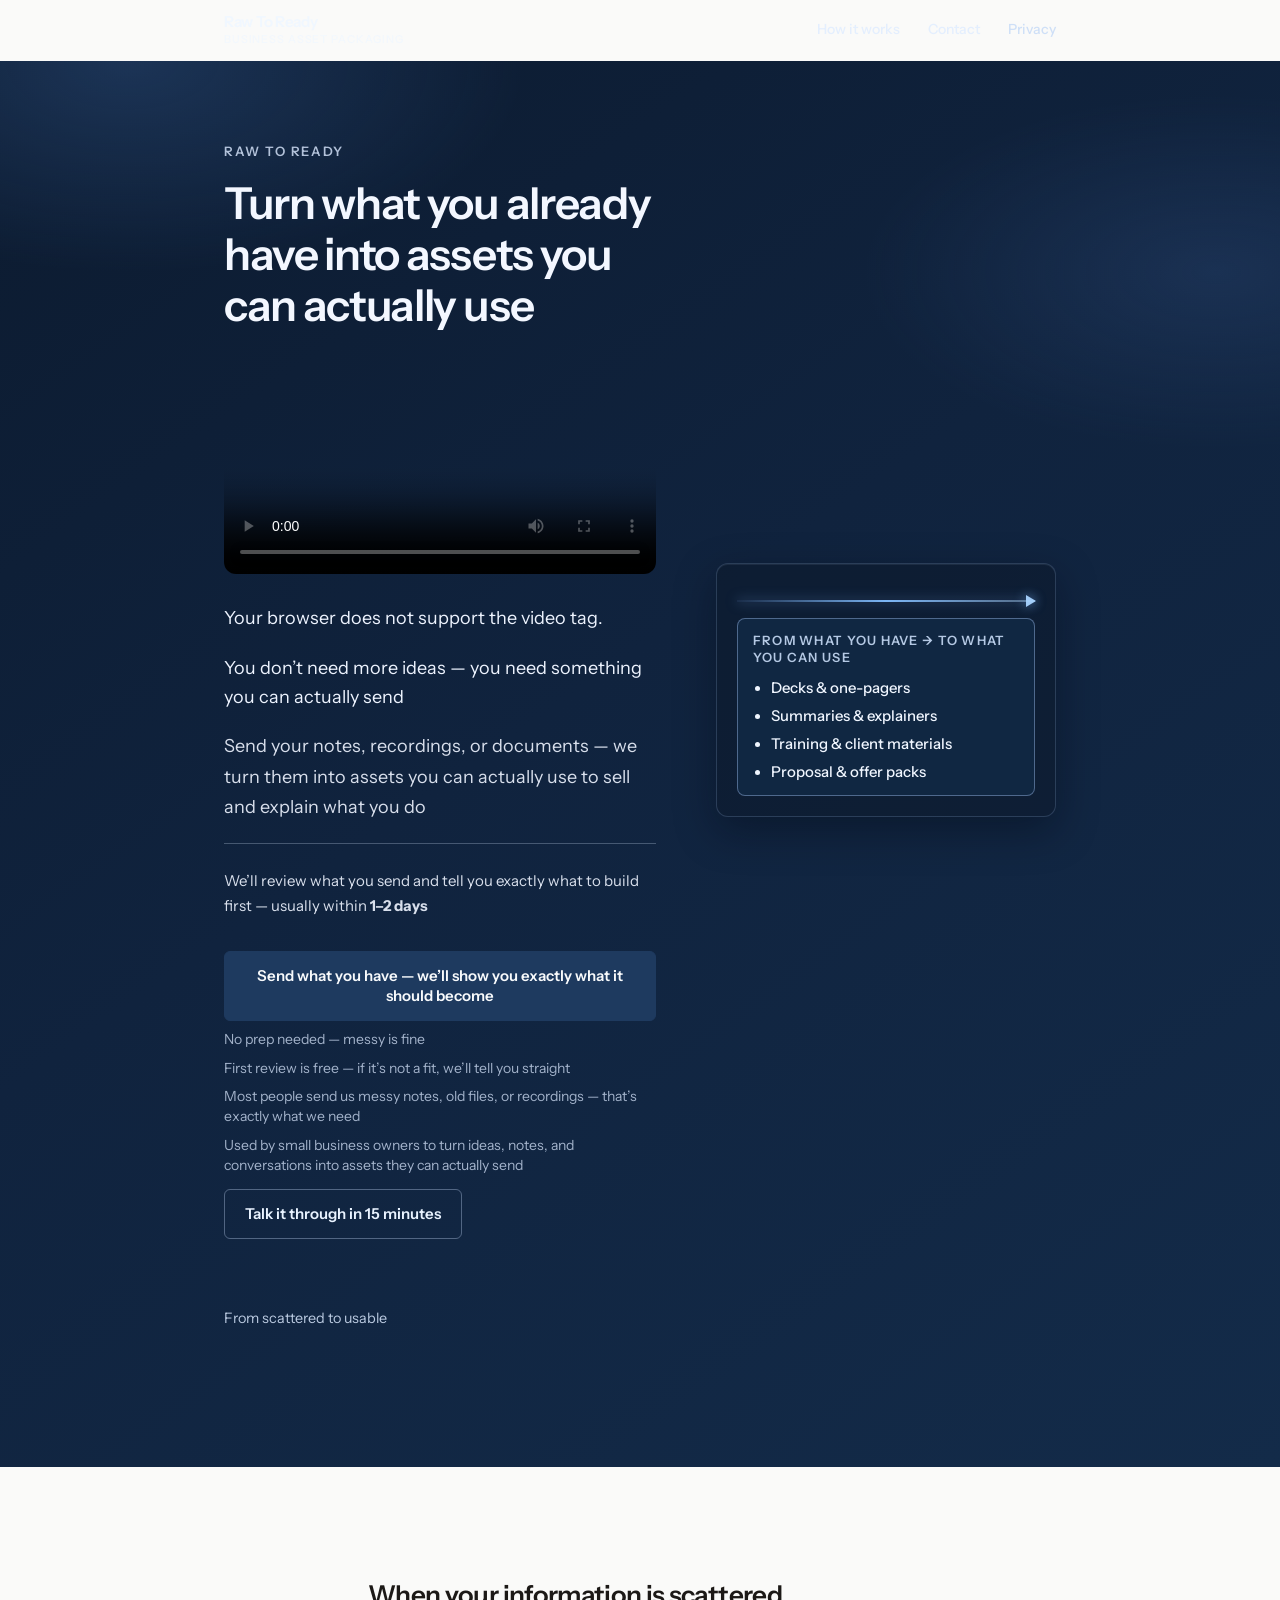
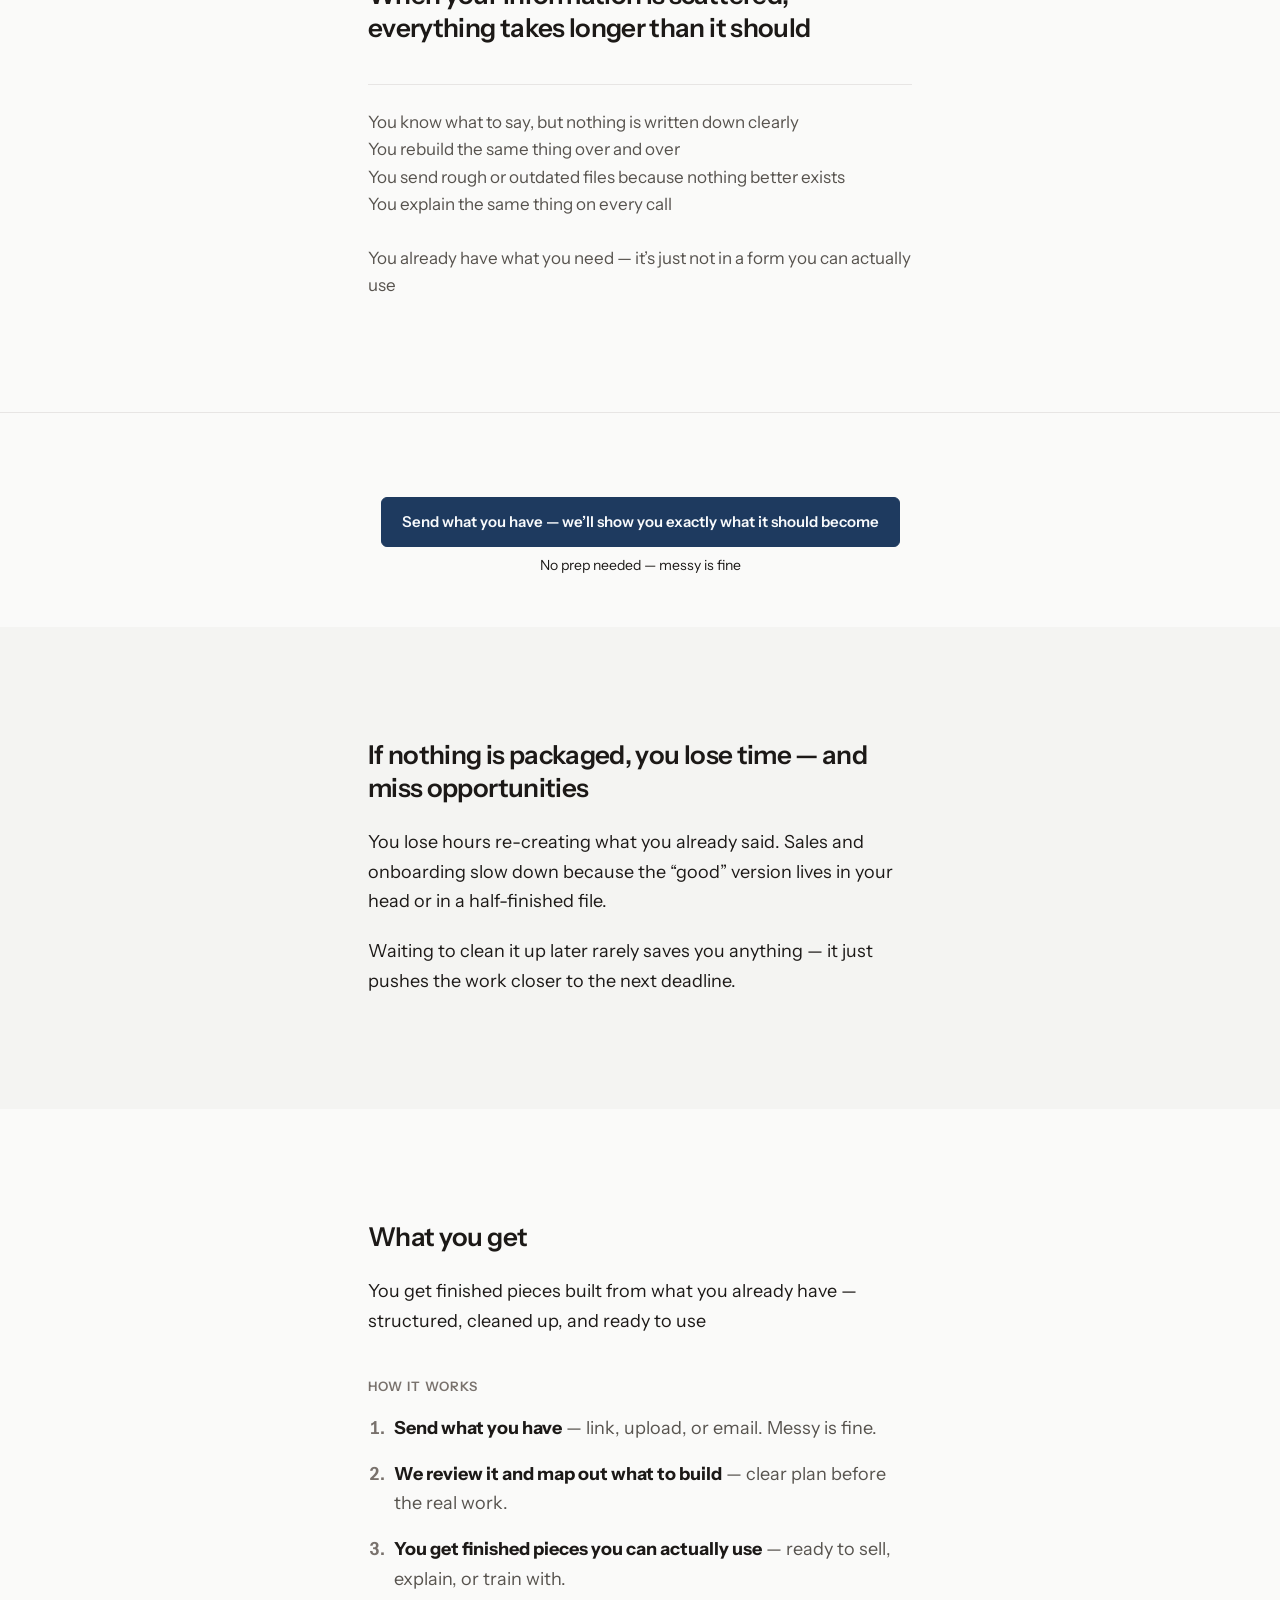
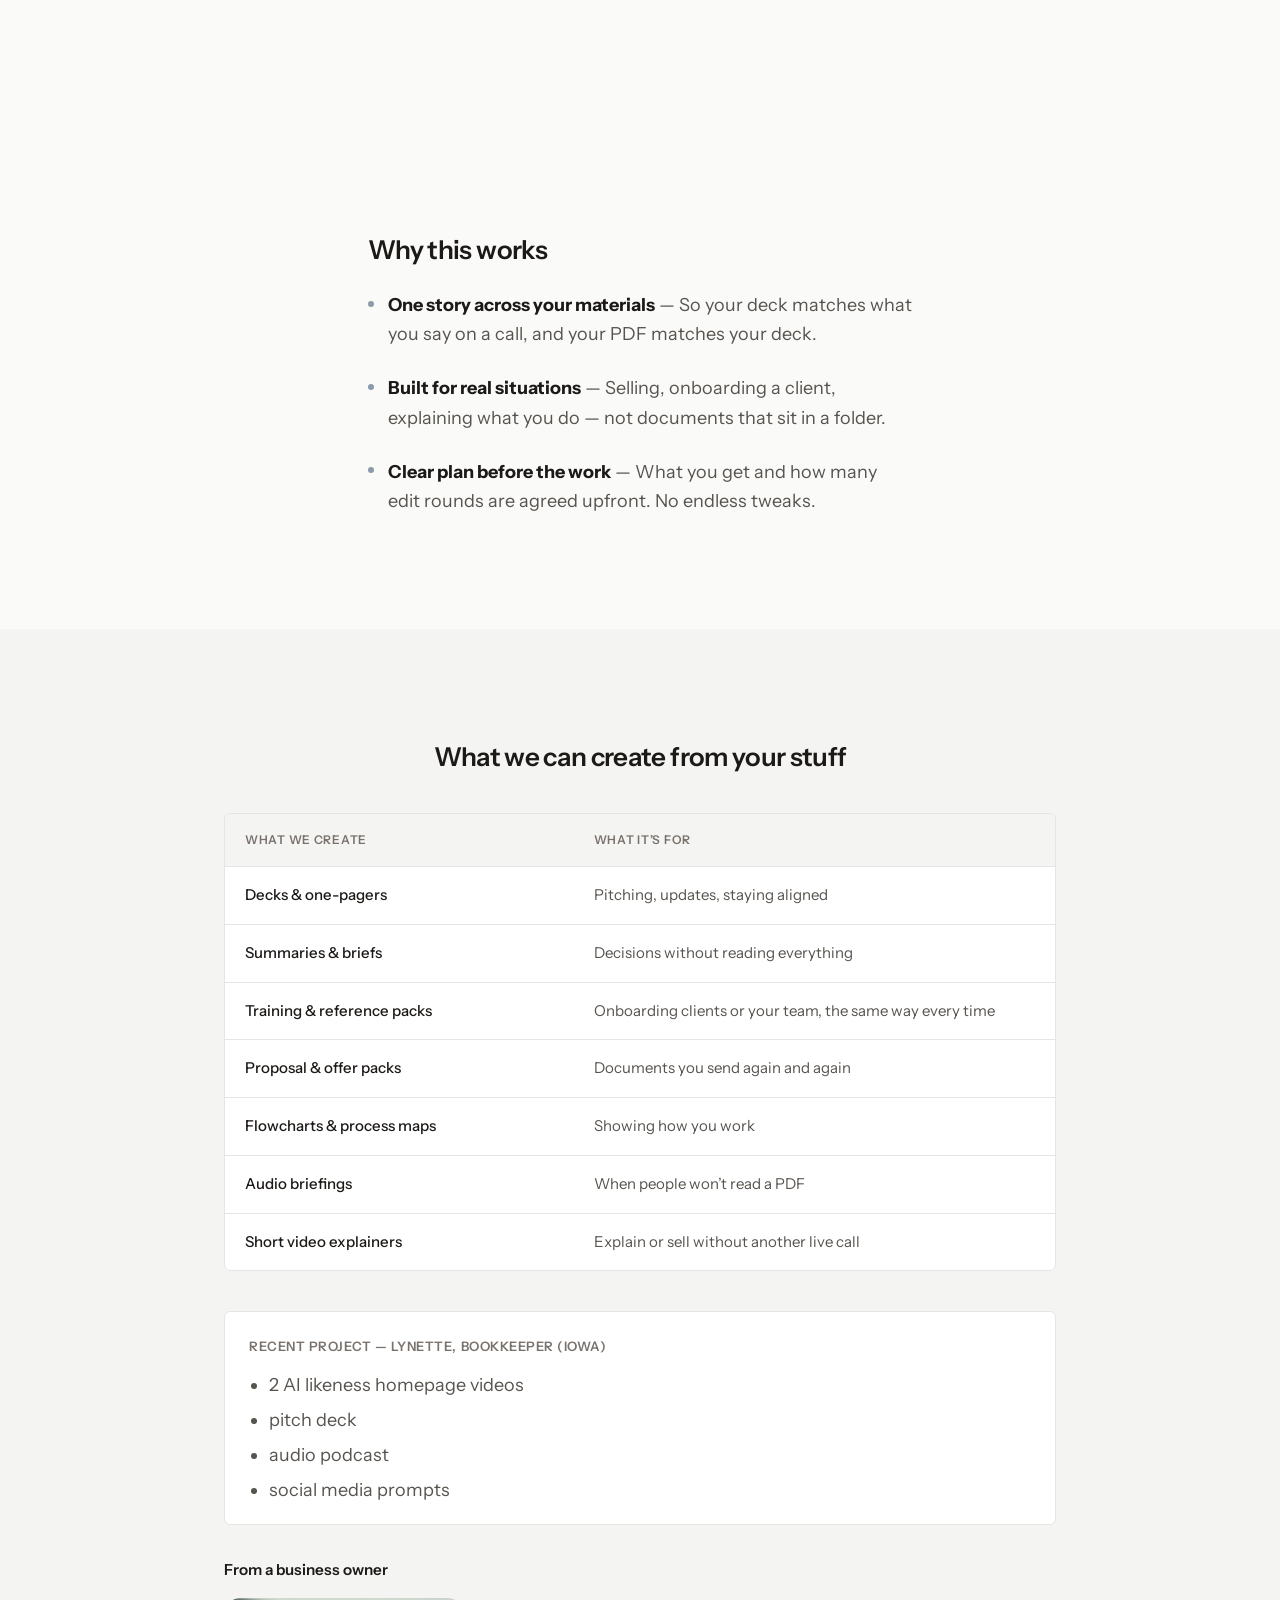
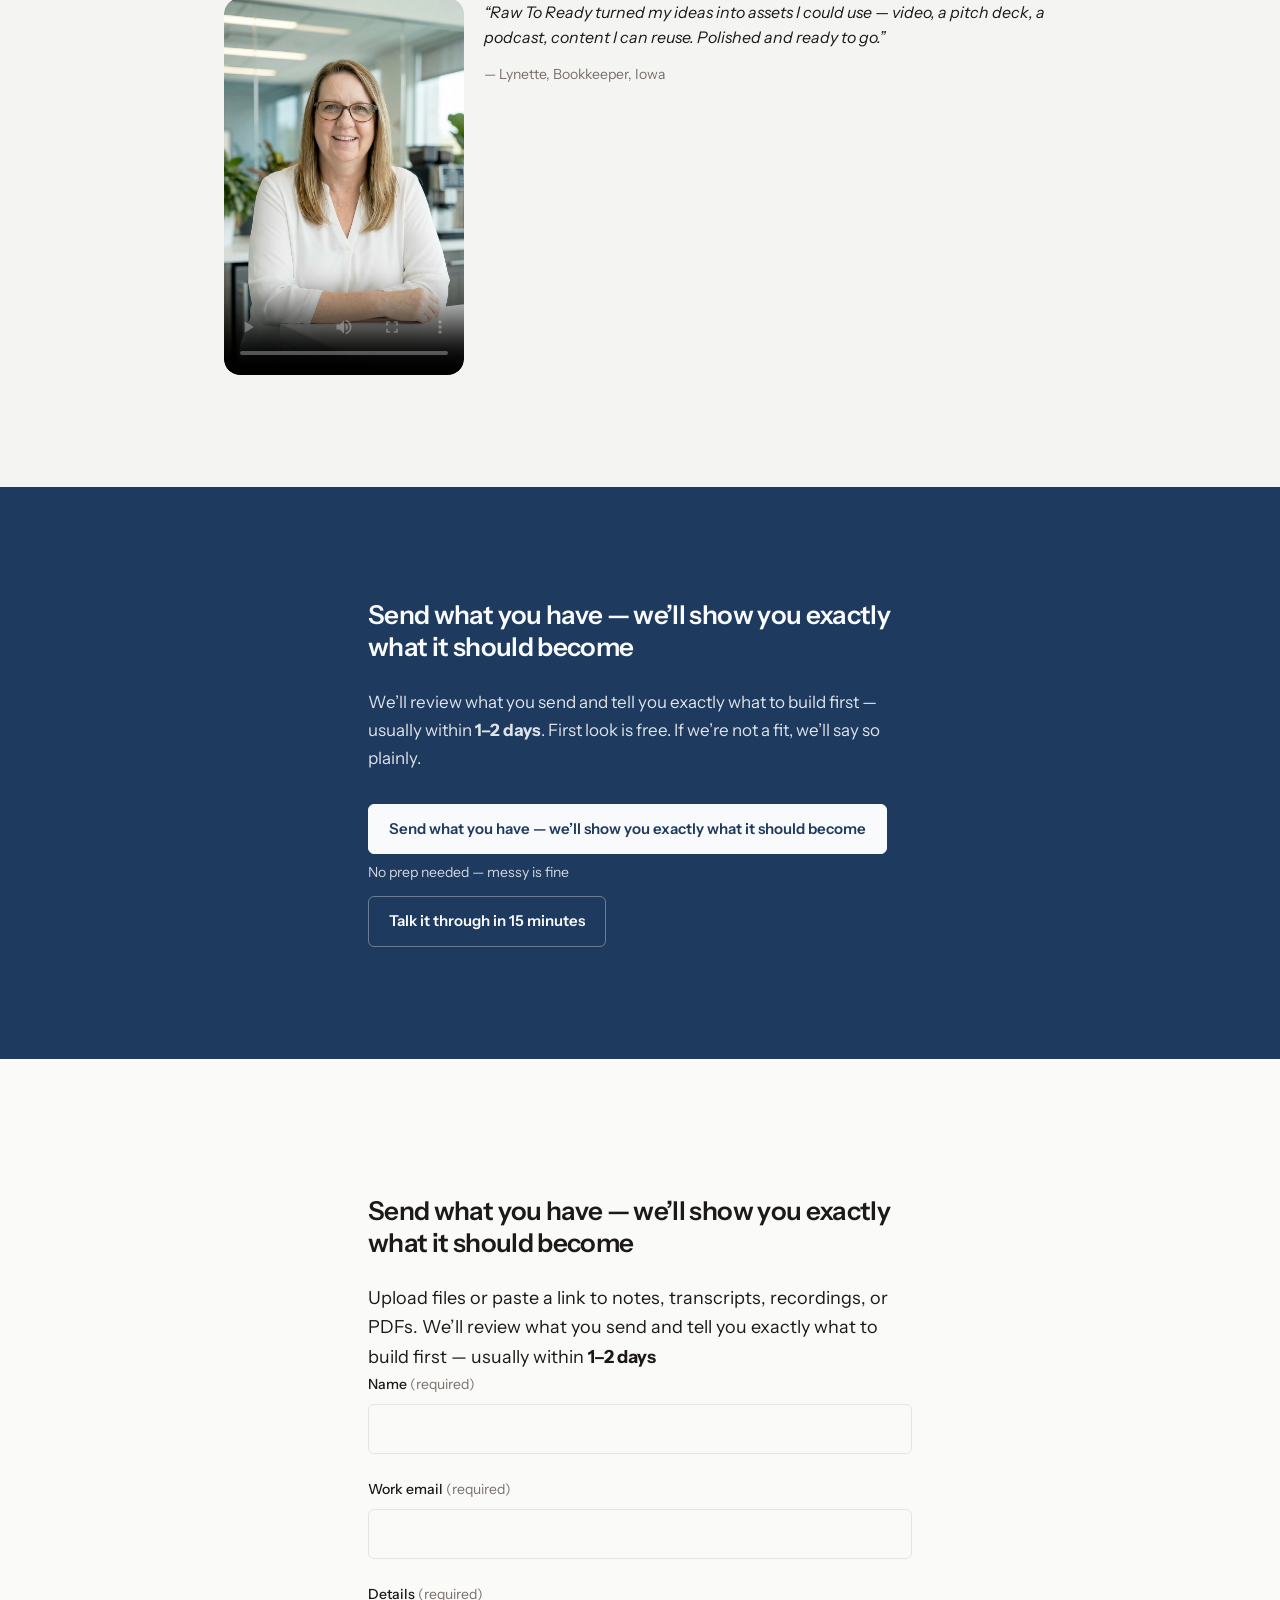
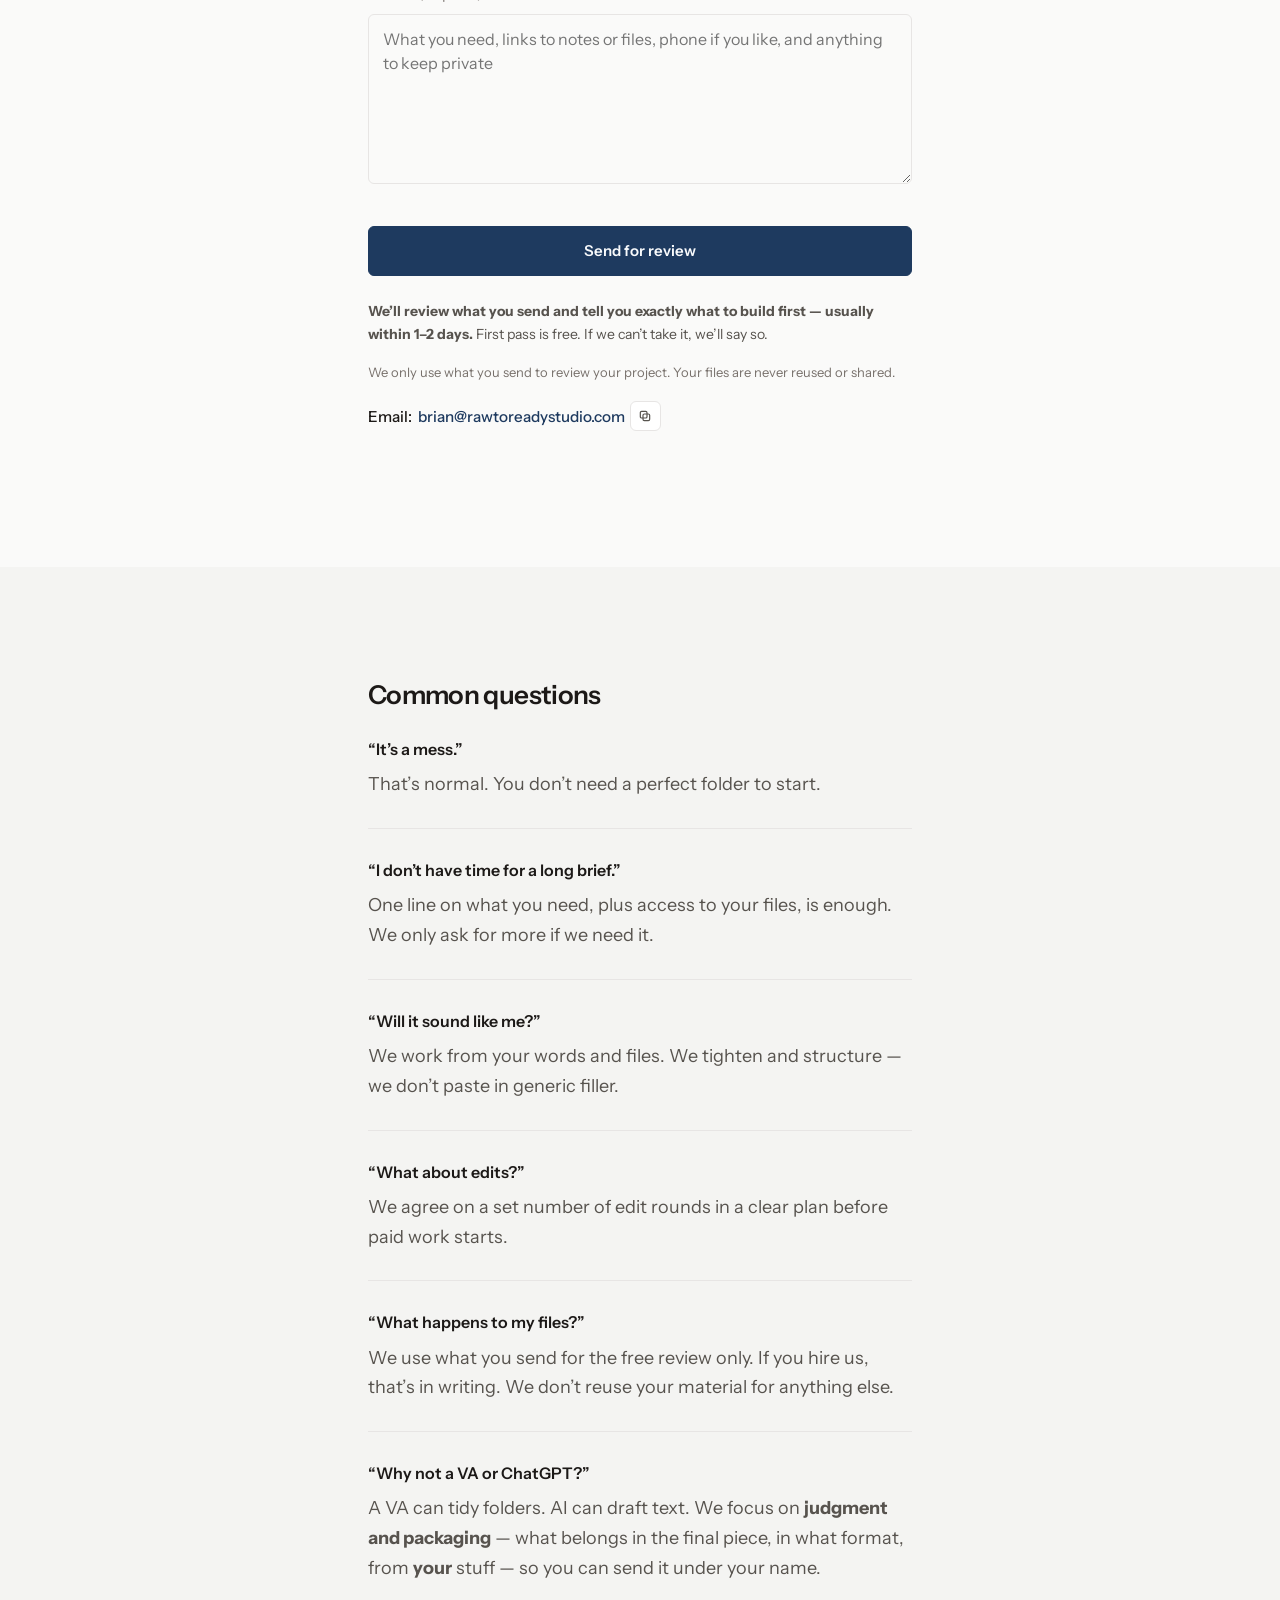
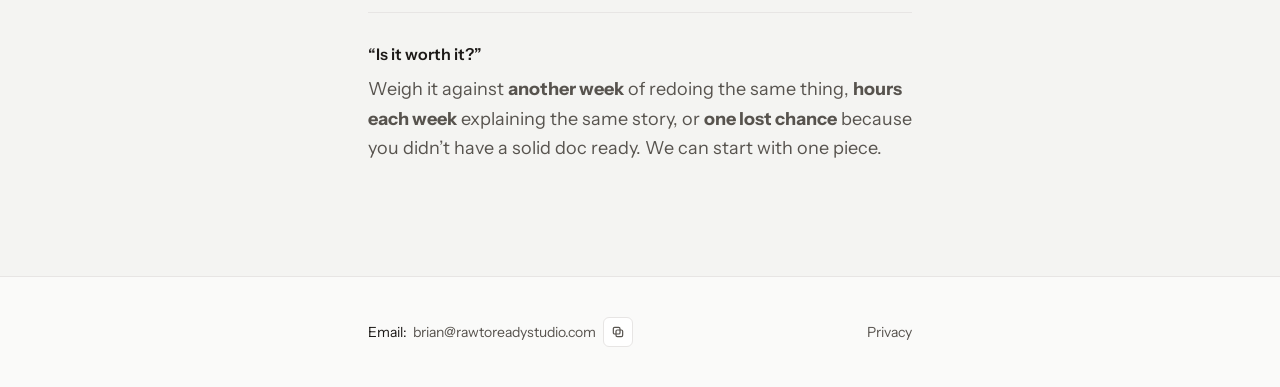
==== commit d5fd2db5: "Update index.html" ====
--- a/index.html
+++ b/index.html
@@ -39,7 +39,11 @@
             <h1 id="hero-heading" class="hero__title">Turn what you already have into assets you can actually use</h1>
 
             <div style="max-width: 700px; margin: 20px auto;">
-              <video controls playsinline width="100%" poster="videos/lynette-2-poster.png">
+              <div style="max-width:600px; margin:20px auto;">
+  <video controls playsinline style="width:100%; border-radius:12px;" poster="videos/lynette-2-poster.png">
+    <source src="videos/lynette-2.mp4" type="video/mp4">
+  </video>
+</div>
                 <source src="videos/lynette-2.mp4" type="video/mp4" />
                 Your browser does not support the video tag.
               </video>
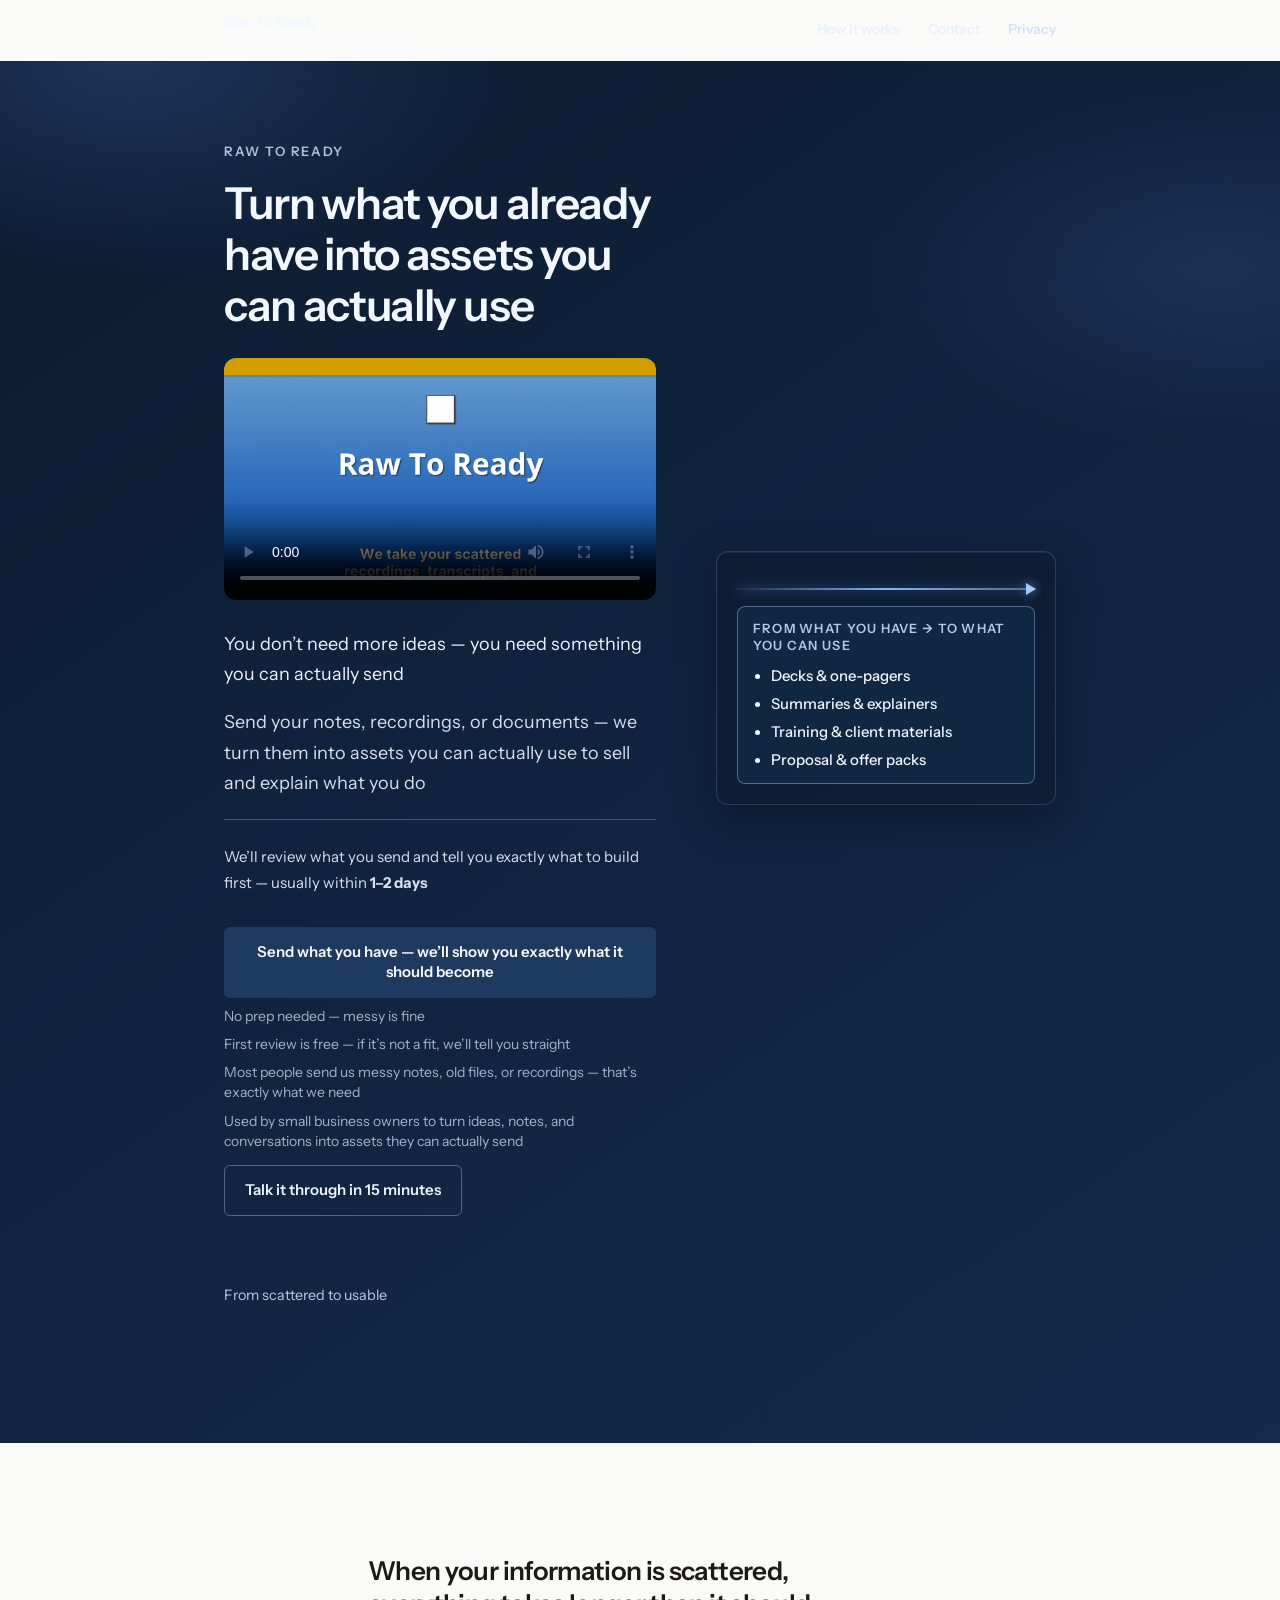
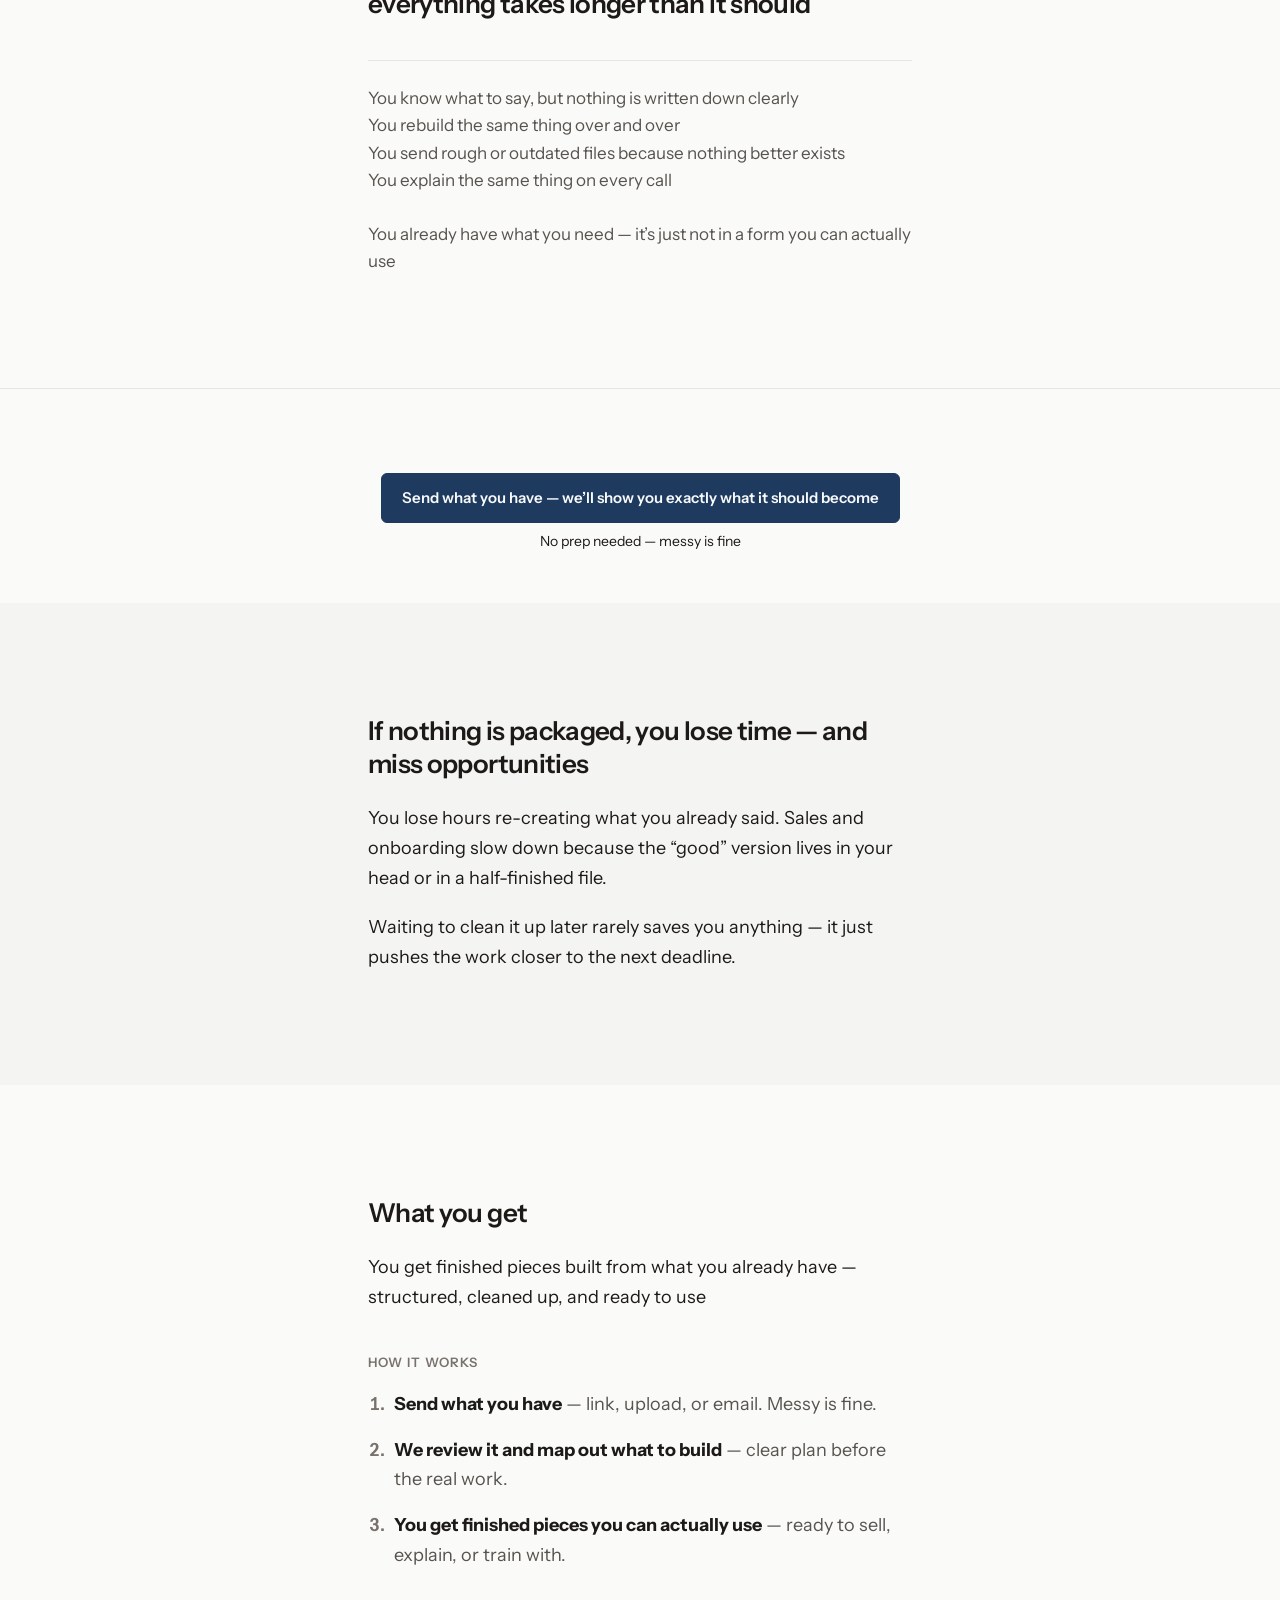
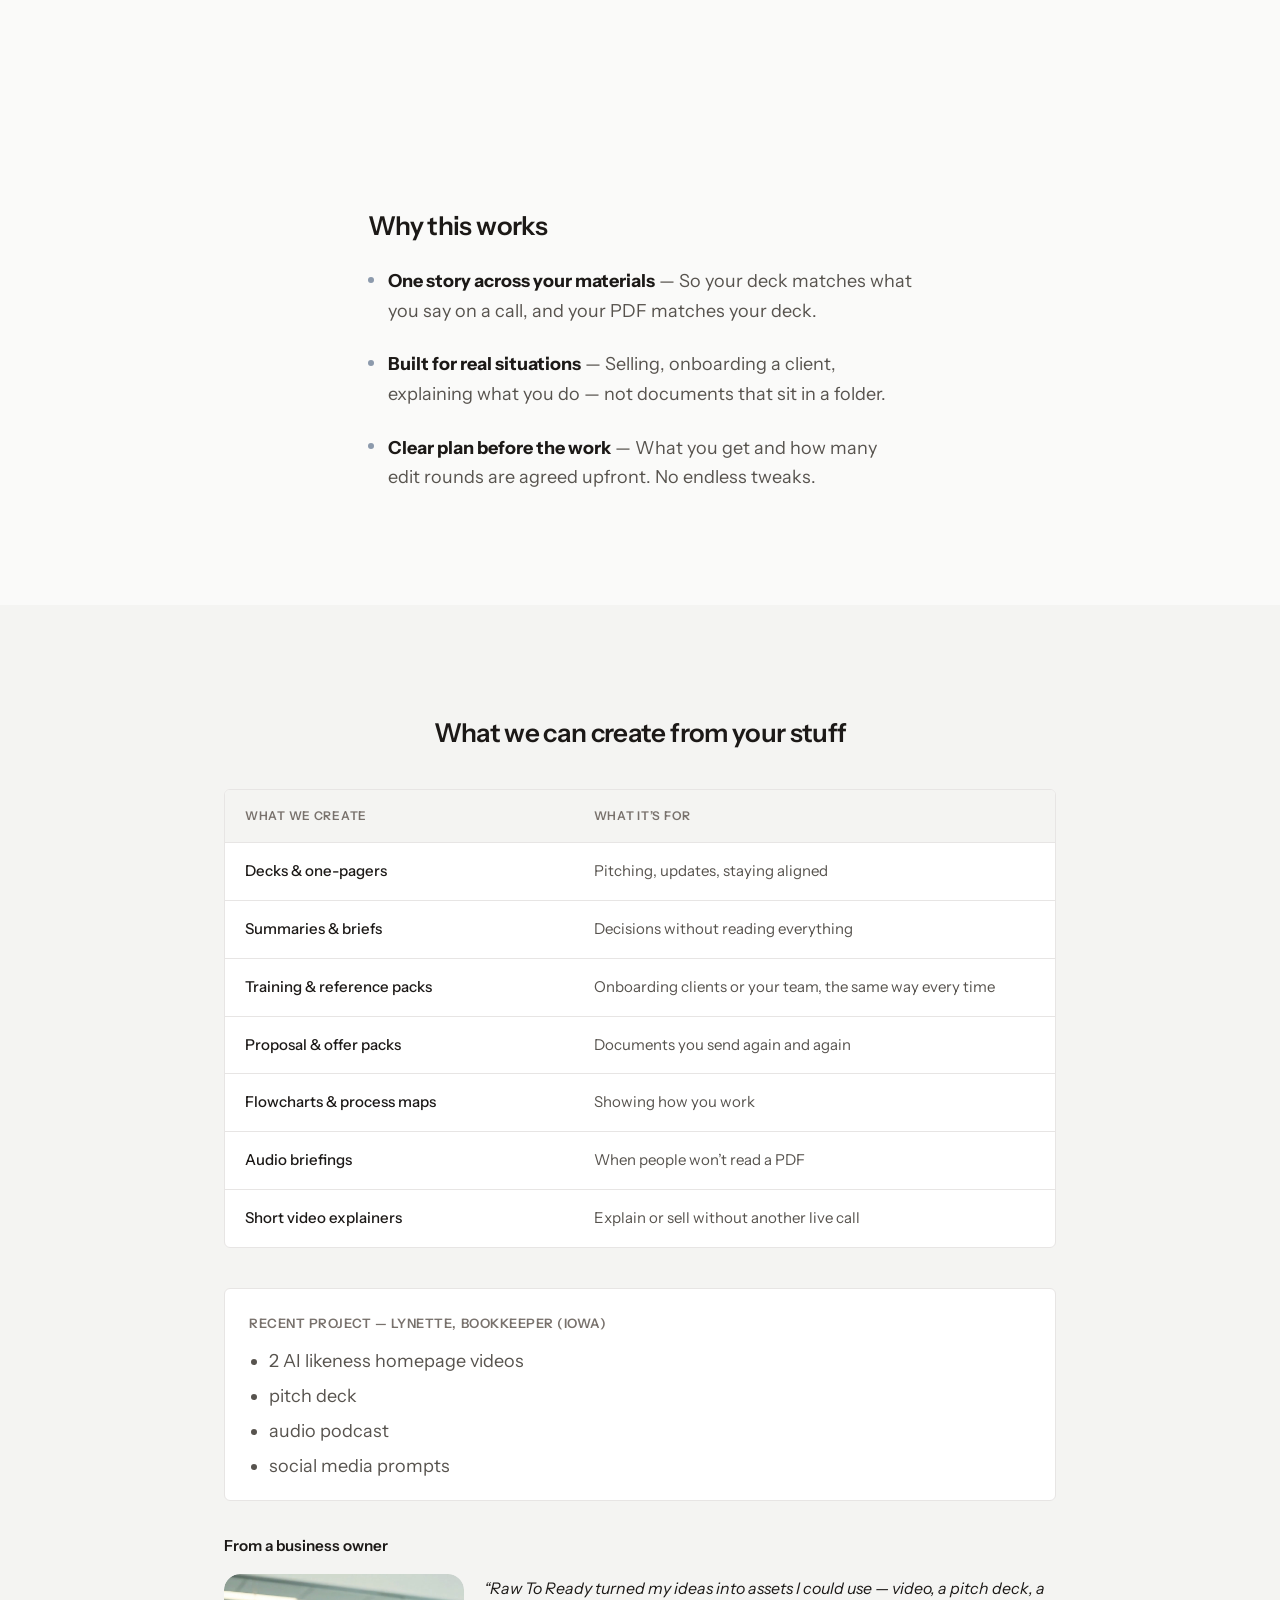
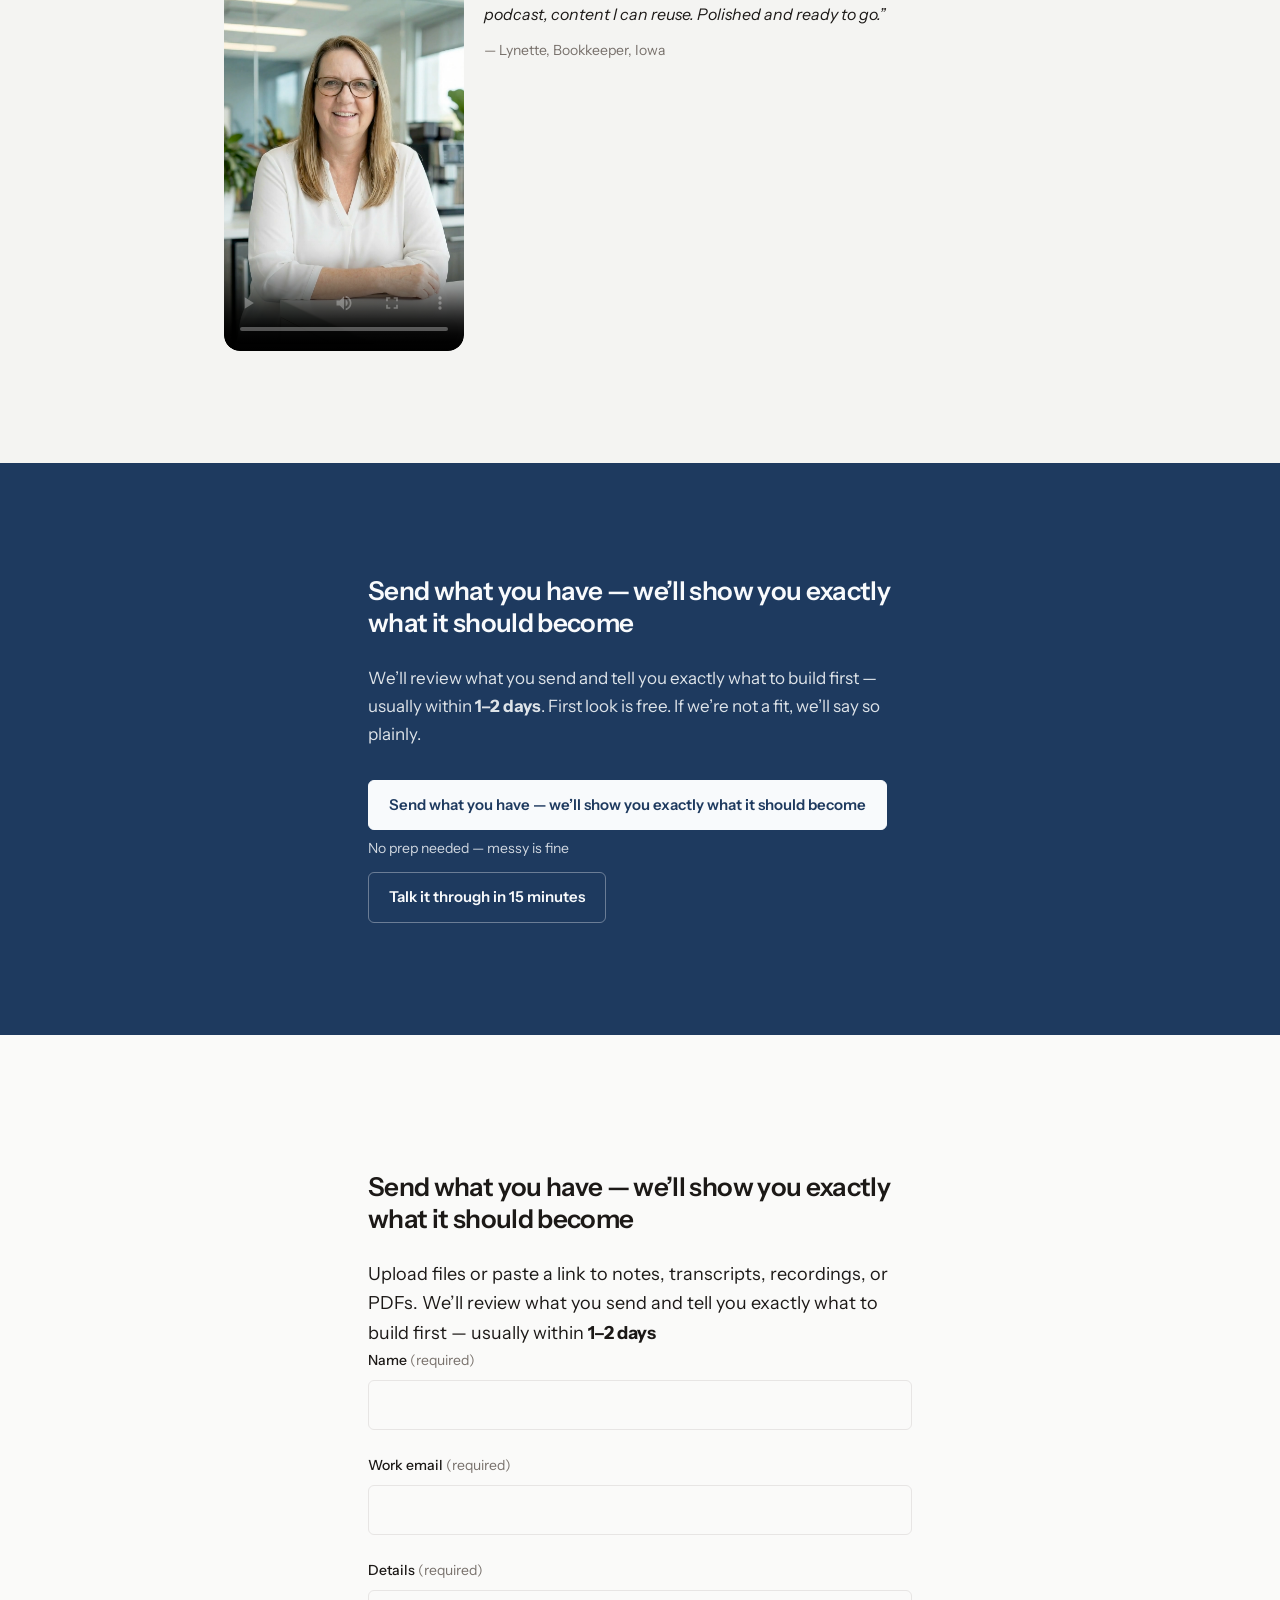
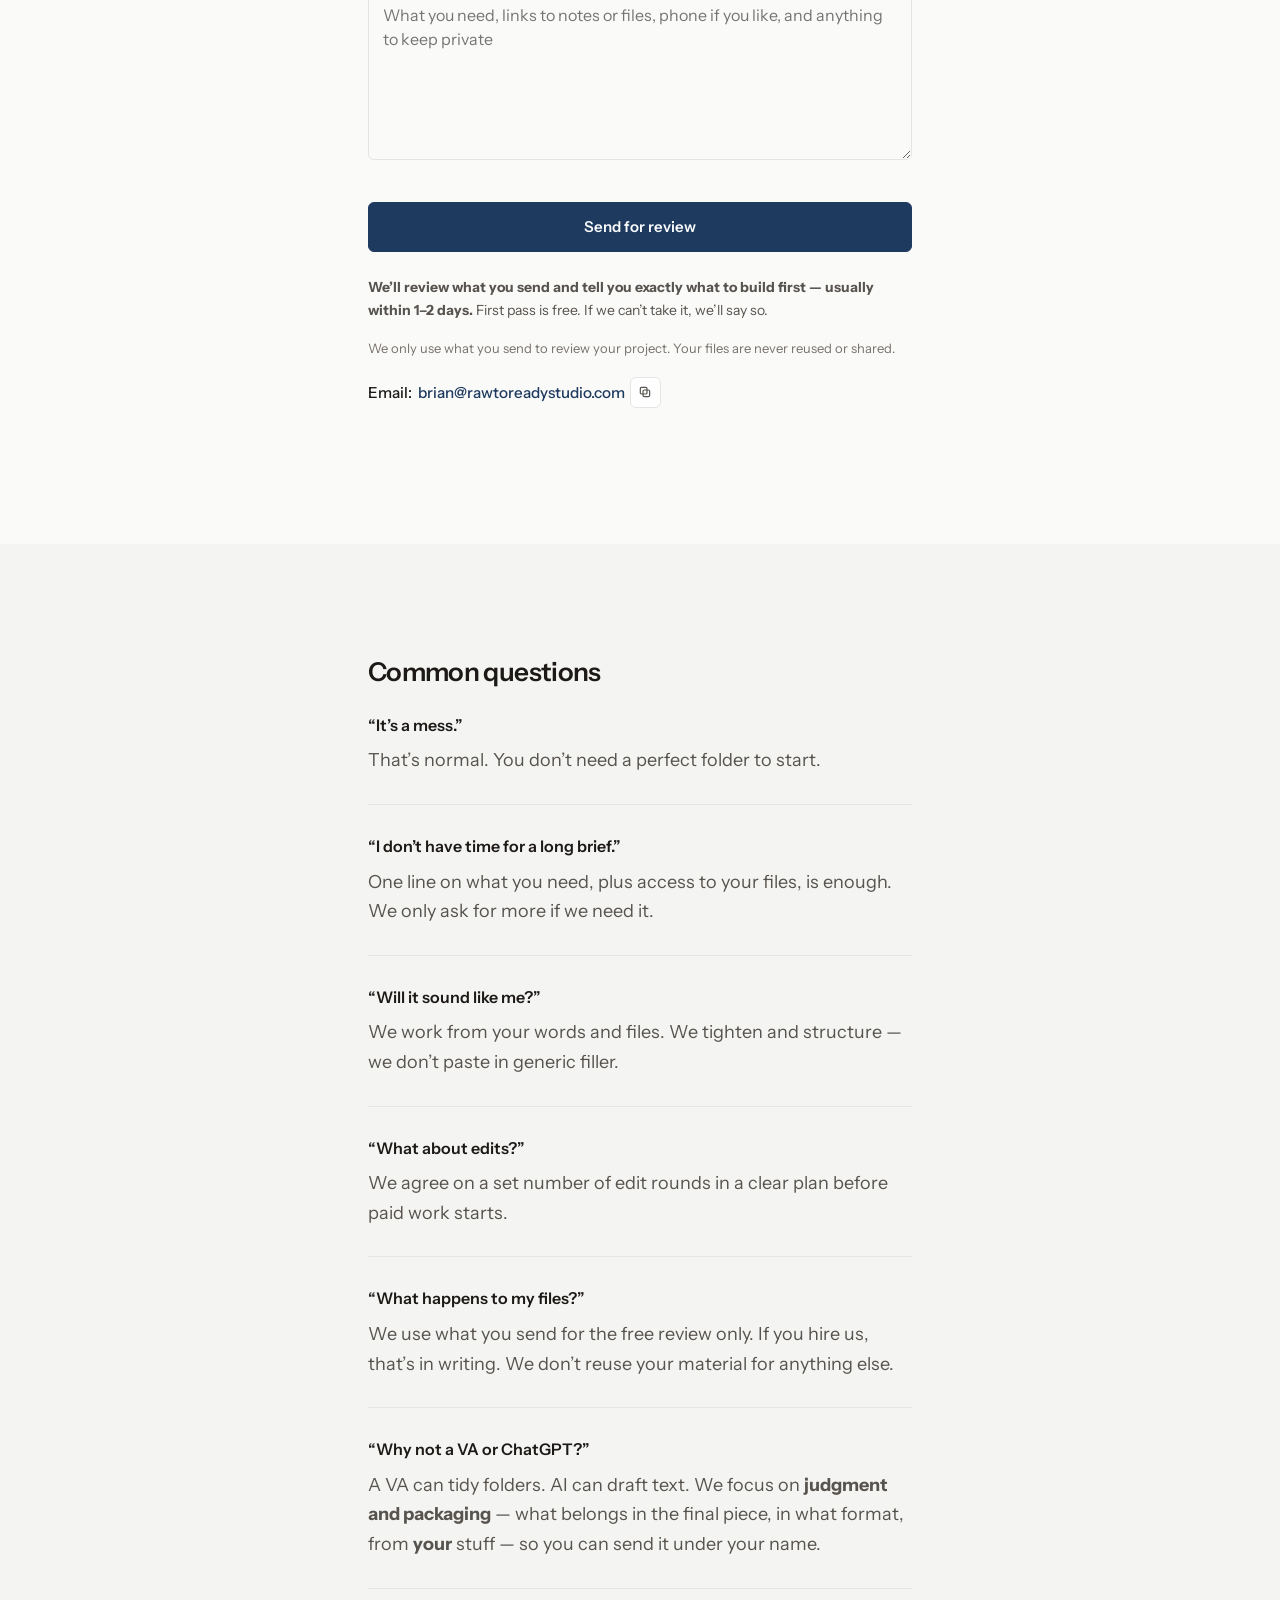
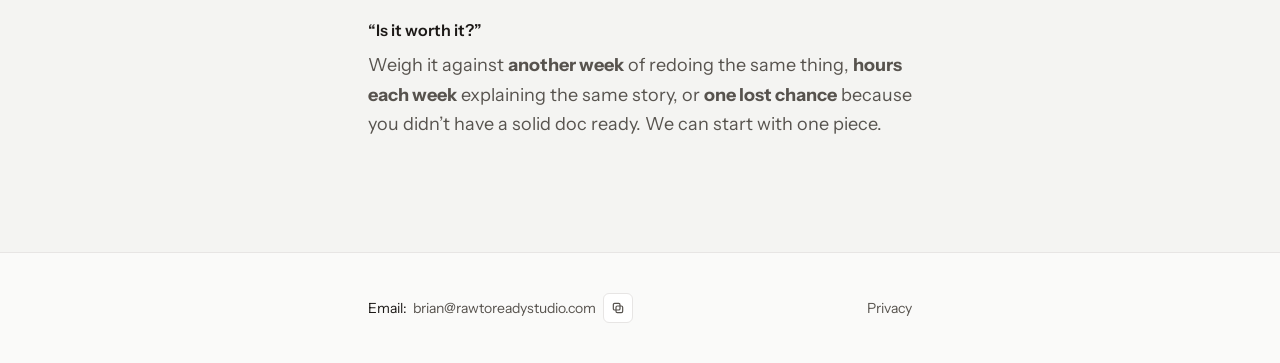
==== commit 17b5ed14: "Update index.html" ====
--- a/index.html
+++ b/index.html
@@ -40,13 +40,11 @@
 
             <div style="max-width: 700px; margin: 20px auto;">
               <div style="max-width:600px; margin:20px auto;">
-  <video controls playsinline style="width:100%; border-radius:12px;" poster="videos/lynette-2-poster.png">
-    <source src="videos/lynette-2.mp4" type="video/mp4">
+ <video controls playsinline style="width:100%; border-radius:12px;" poster="videos/videos_lynette-2-poster.png">
+    <source src="videos/videos:lynette-2.mp4" type="video/mp4" />
+    Your browser does not support the video tag.
   </video>
 </div>
-                <source src="videos/lynette-2.mp4" type="video/mp4" />
-                Your browser does not support the video tag.
-              </video>
             </div>
 
             <p class="hero__microline">You don’t need more ideas — you need something you can actually send</p>
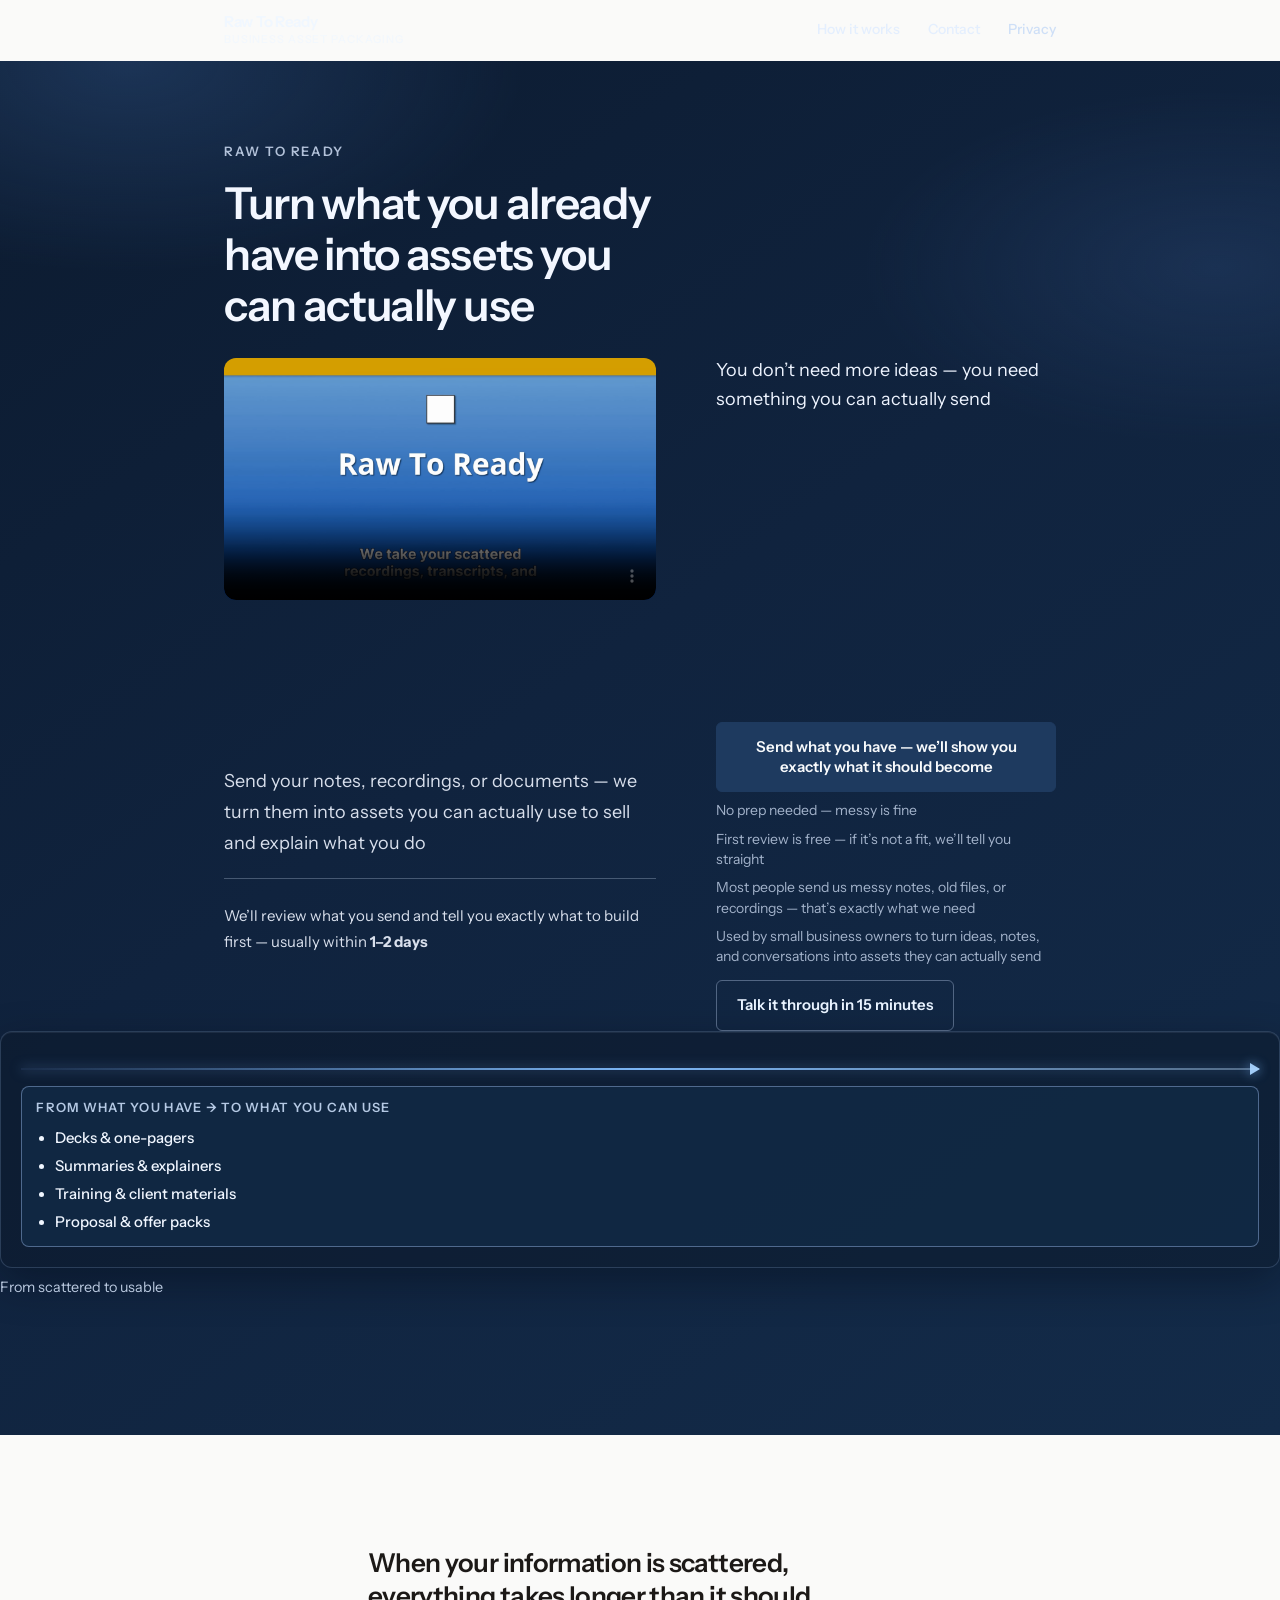
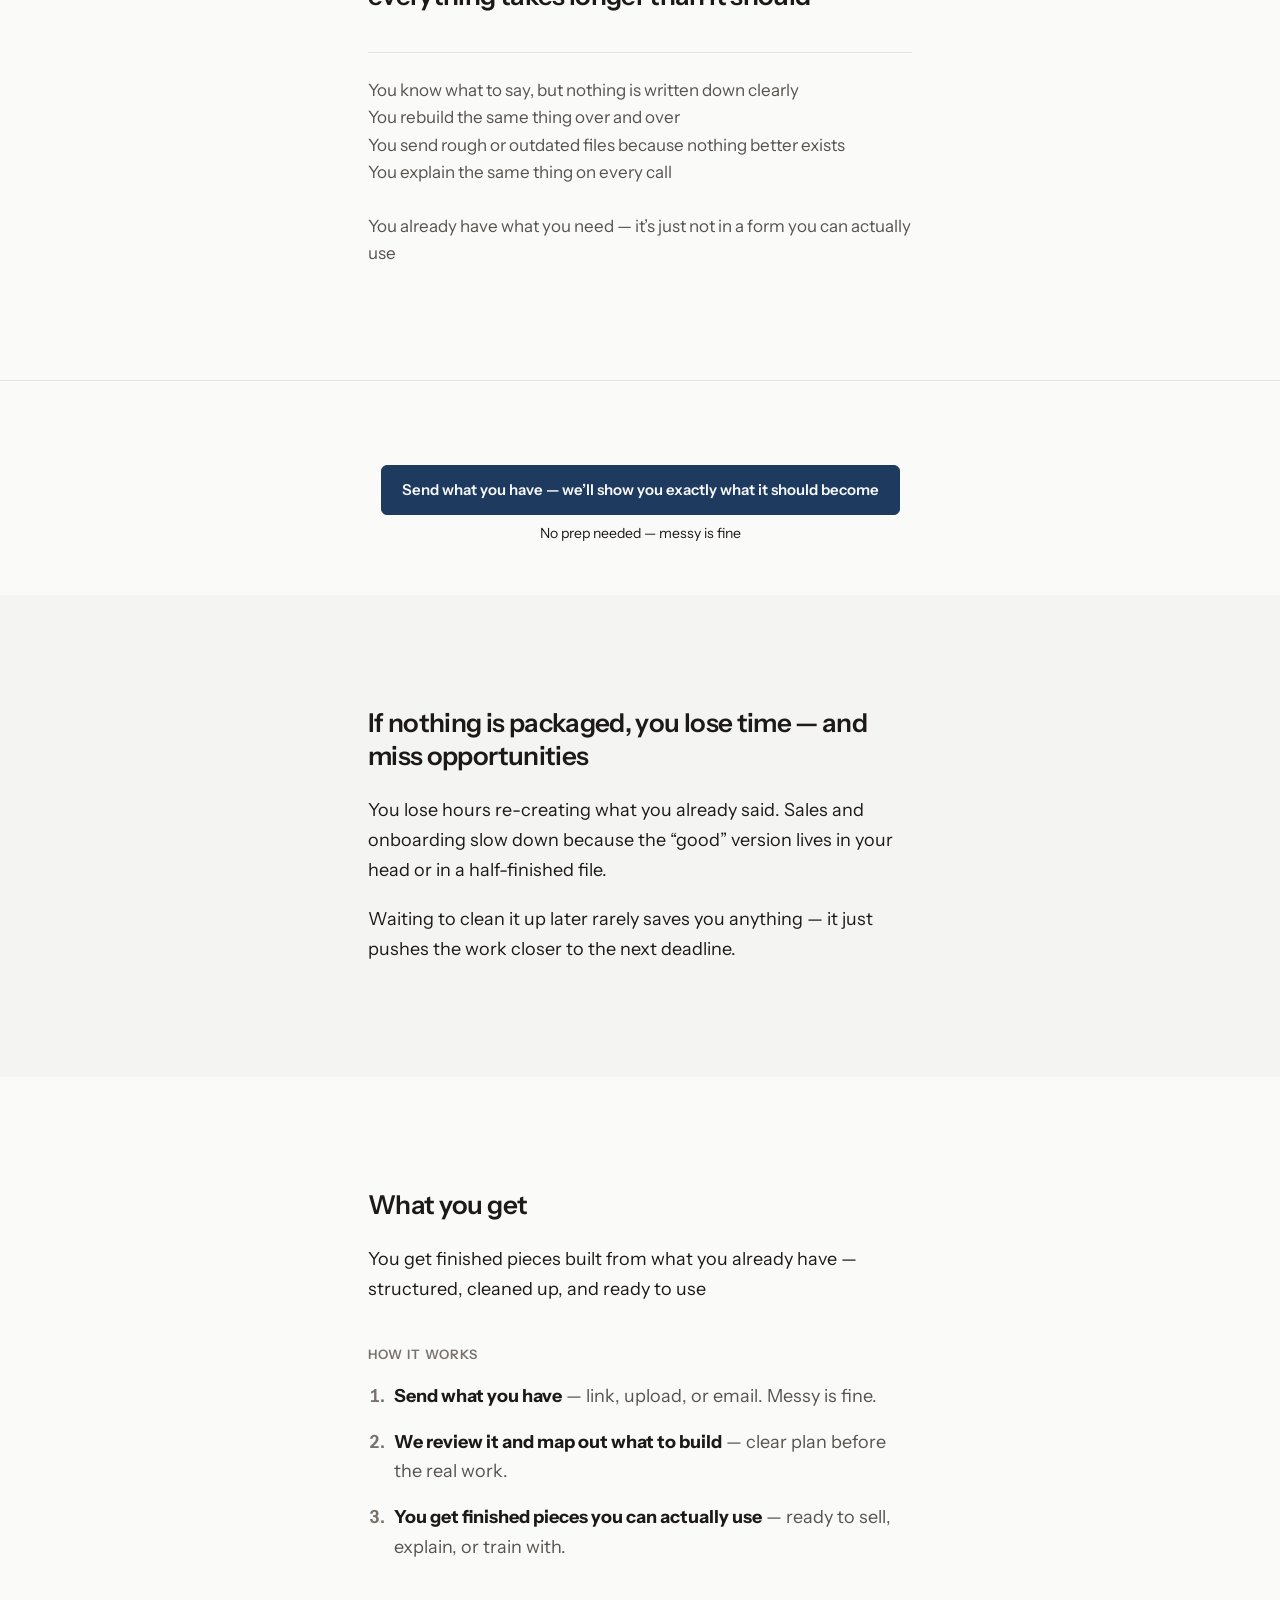
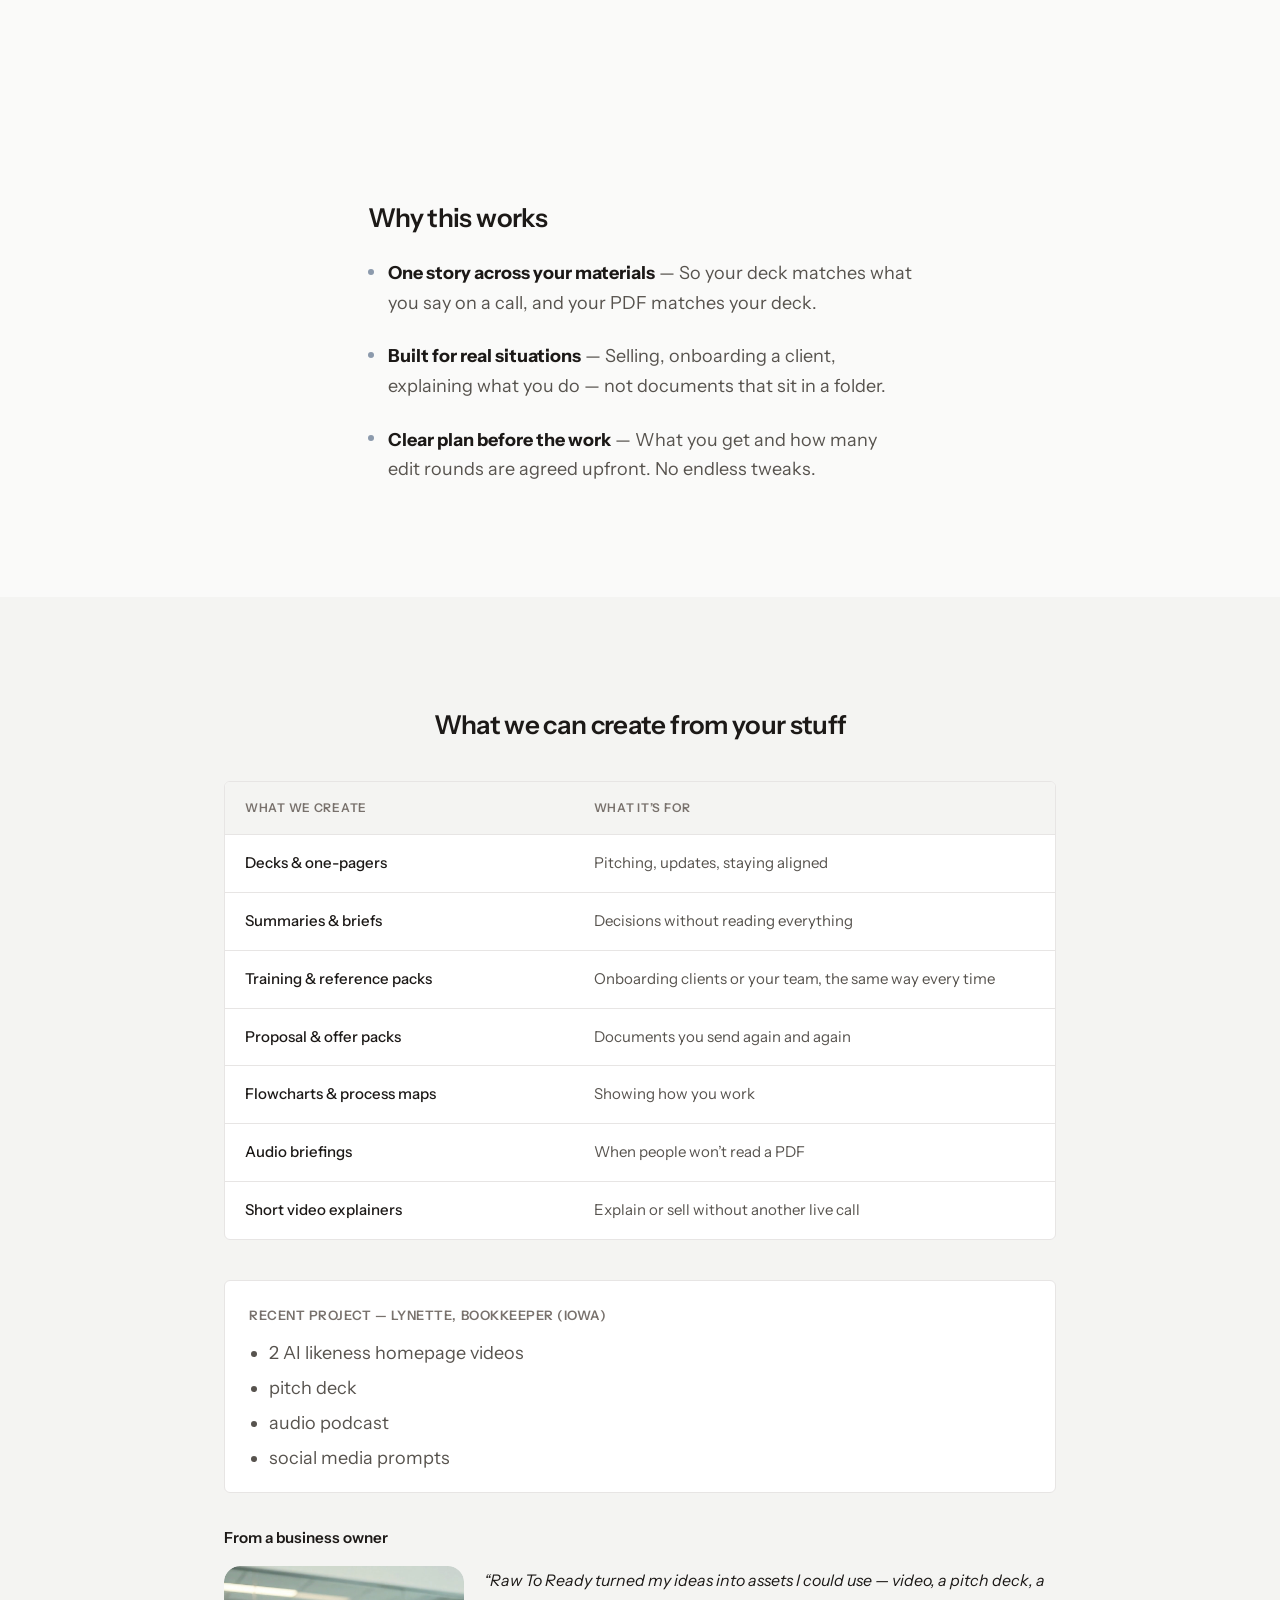
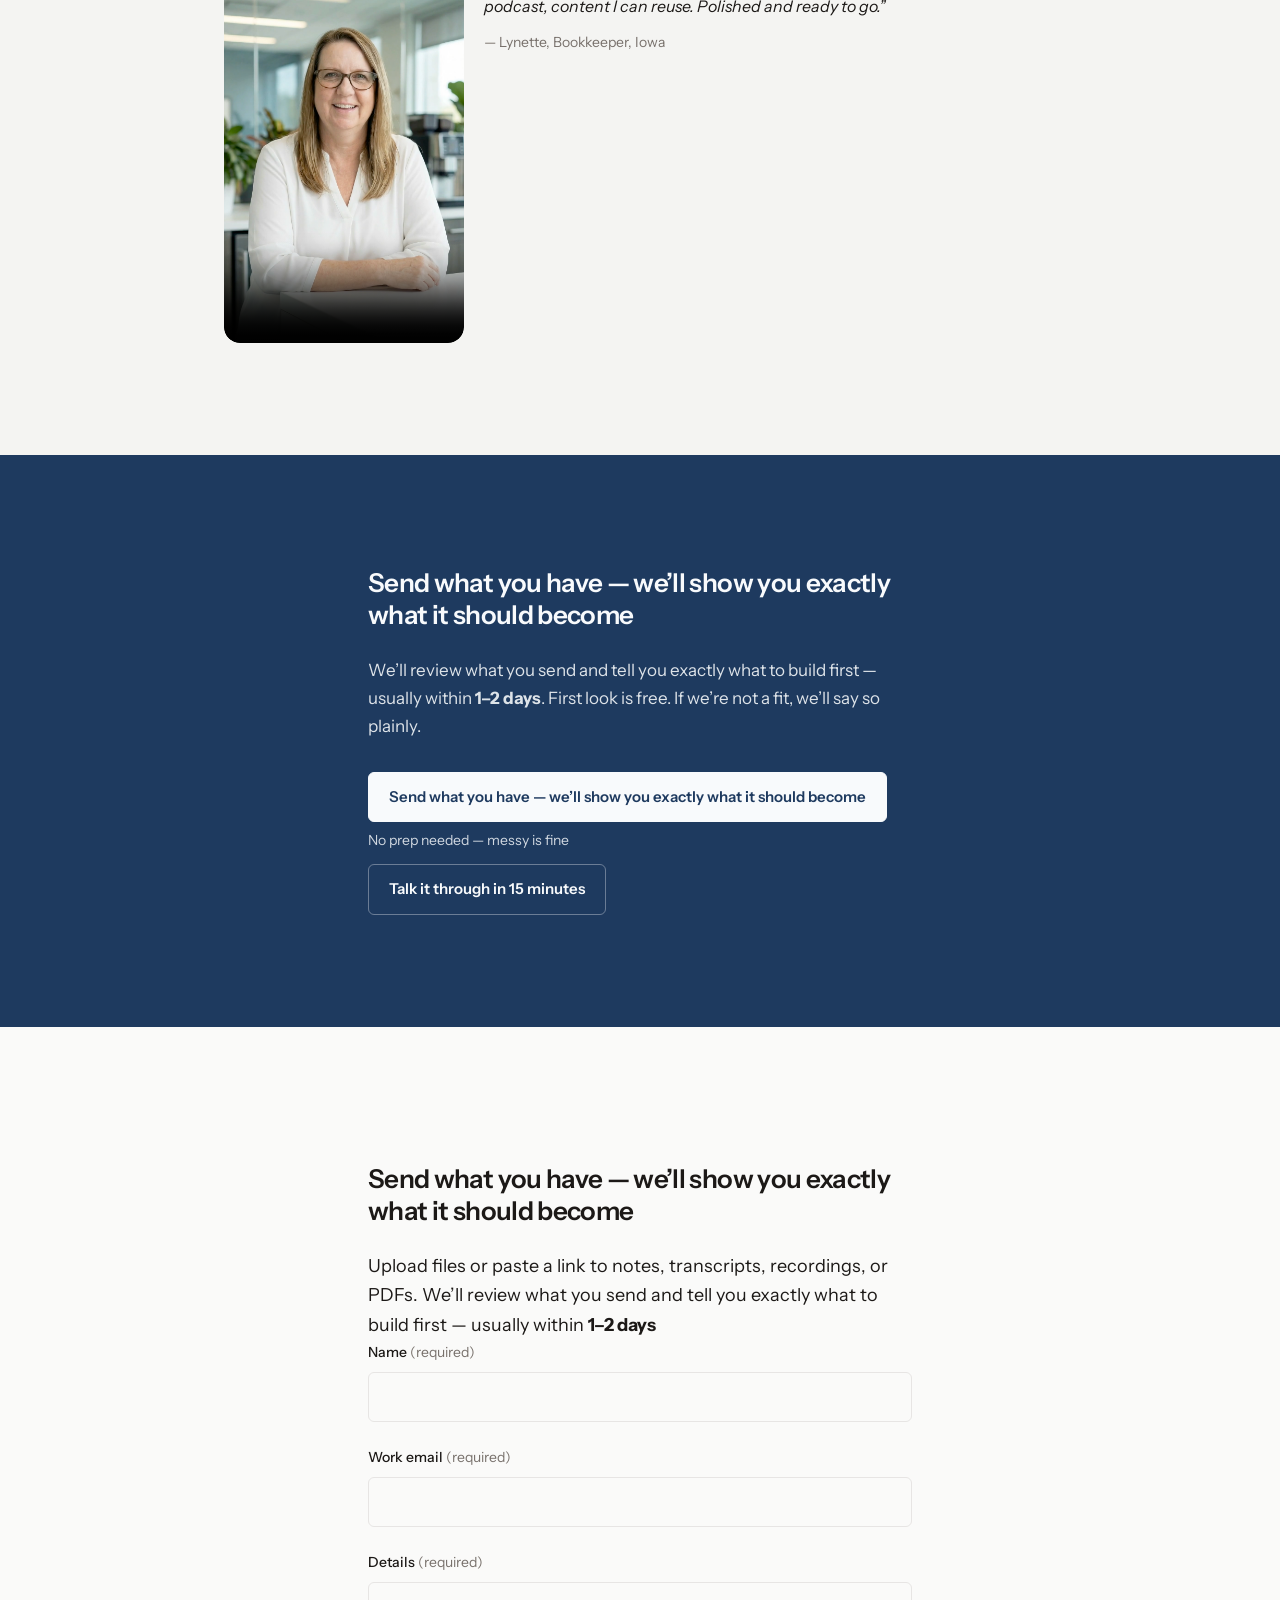
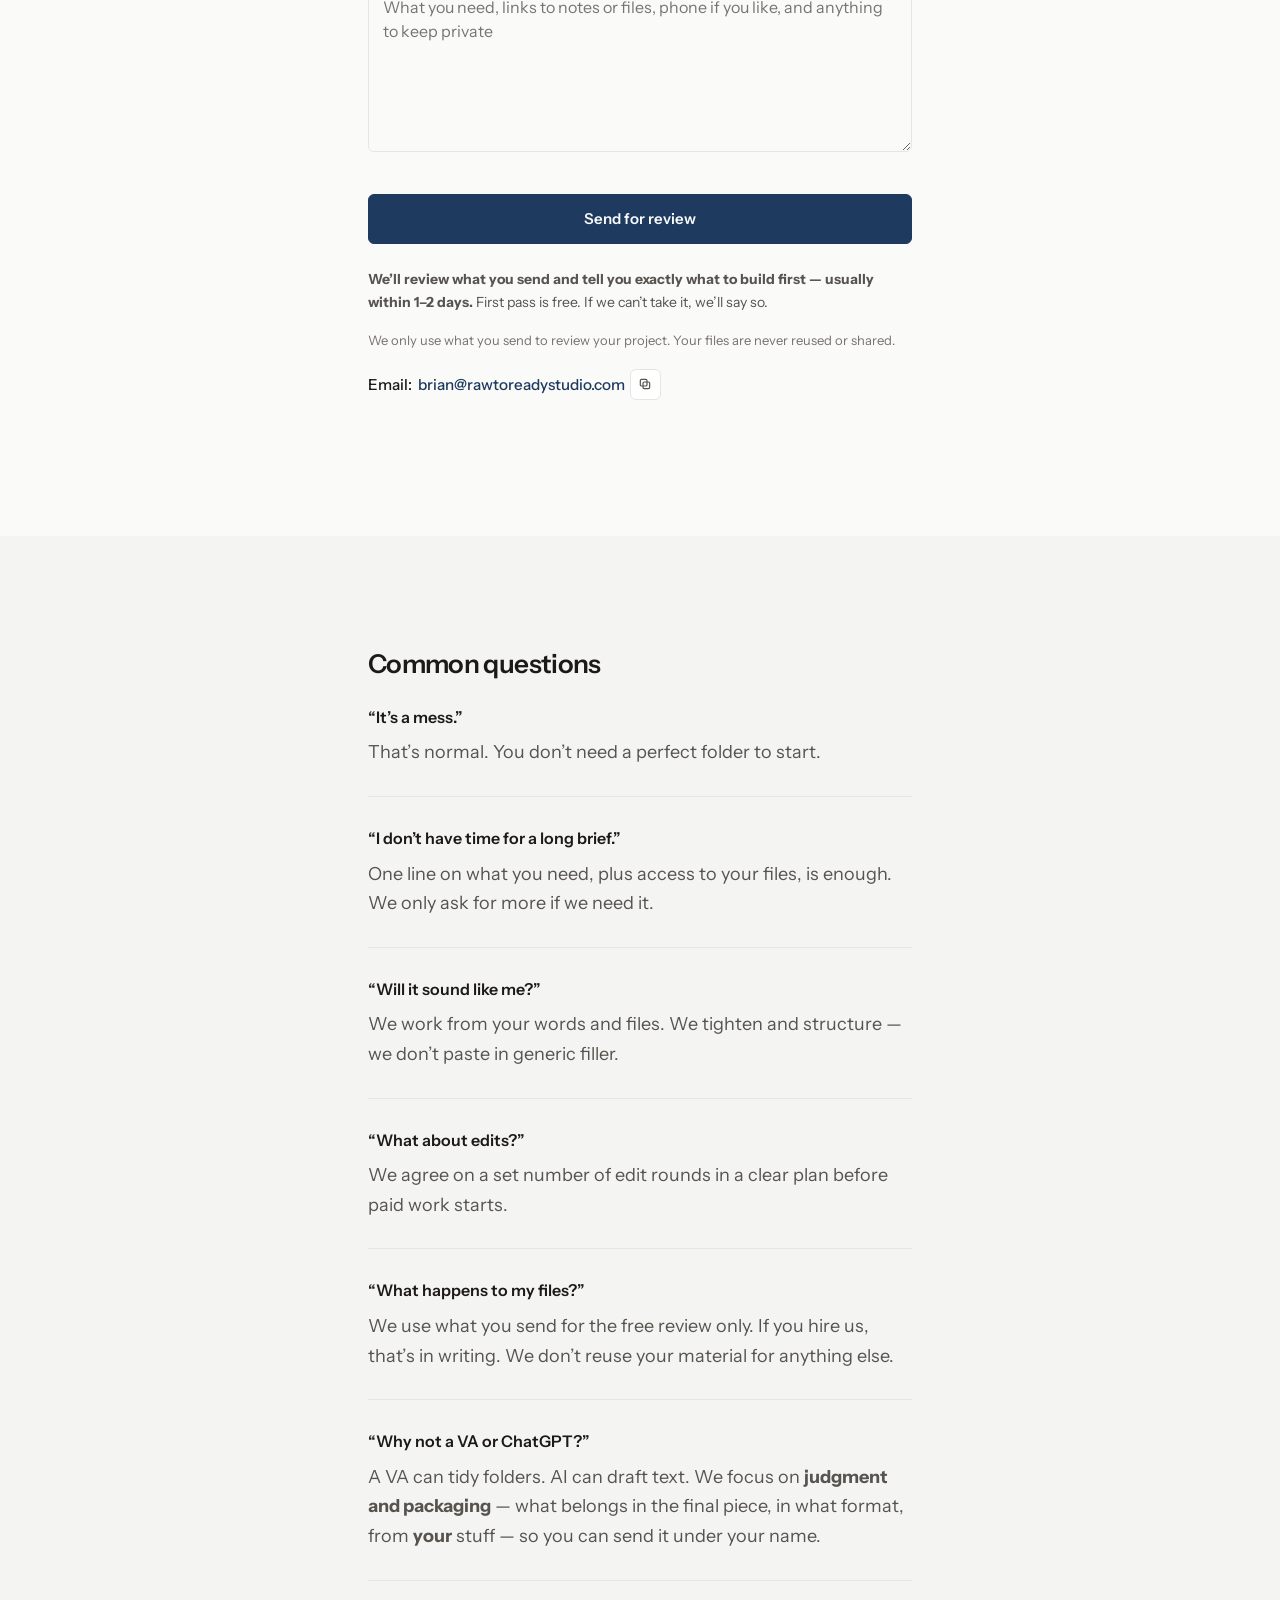
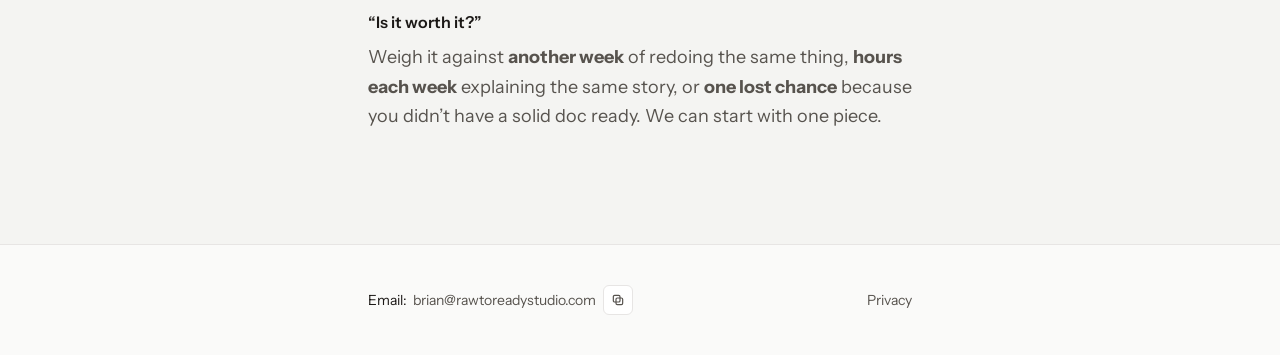
==== commit 62b44a3d: "Update index.html" ====
--- a/index.html
+++ b/index.html
@@ -1,4 +1,5 @@
 <!DOCTYPE html>
+
 <html lang="en">
   <head>
     <meta charset="UTF-8" />
@@ -40,10 +41,11 @@
 
             <div style="max-width: 700px; margin: 20px auto;">
               <div style="max-width:600px; margin:20px auto;">
- <video controls playsinline style="width:100%; border-radius:12px;" poster="videos/videos_lynette-2-poster.png">
+<video controls playsinline style="width:100%; border-radius:12px;" poster="videos/videos_lynette-2-poster.png">
     <source src="videos/videos:lynette-2.mp4" type="video/mp4" />
     Your browser does not support the video tag.
   </video>
+</div>
 </div>
             </div>
 
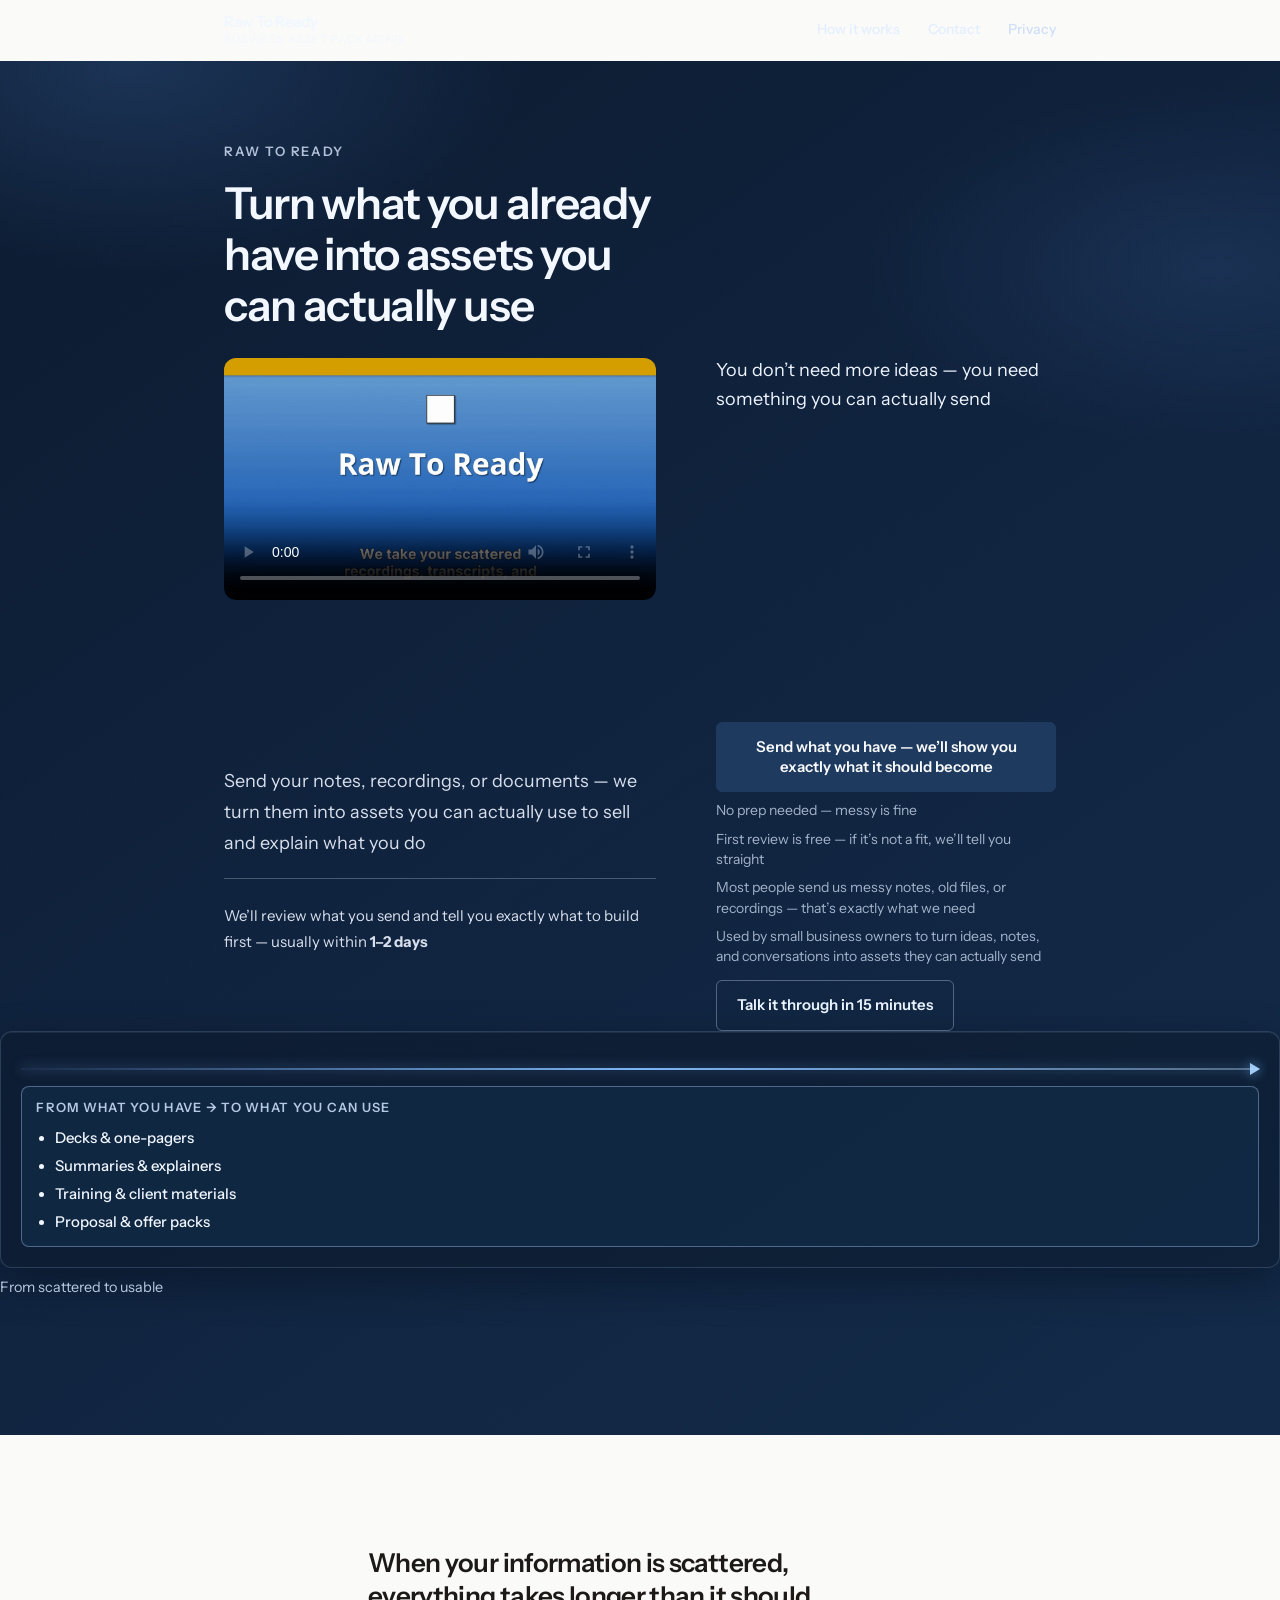
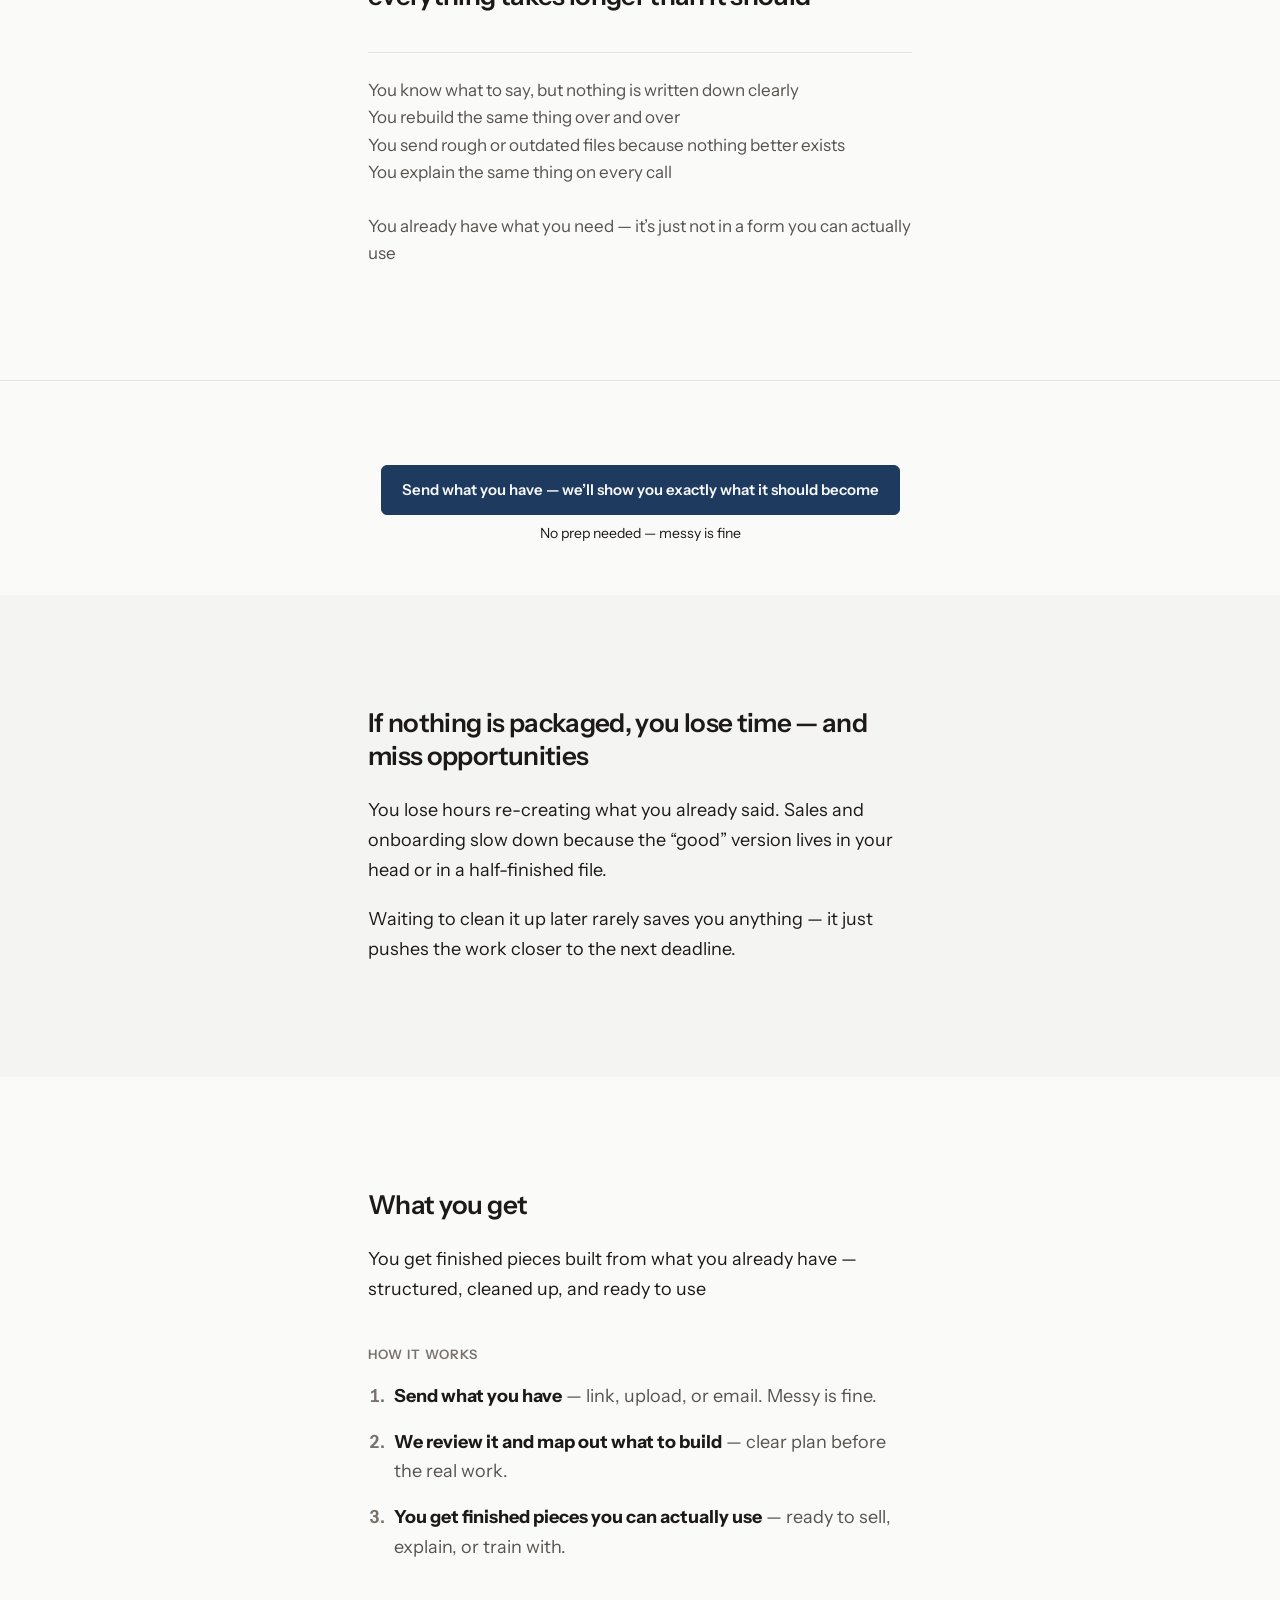
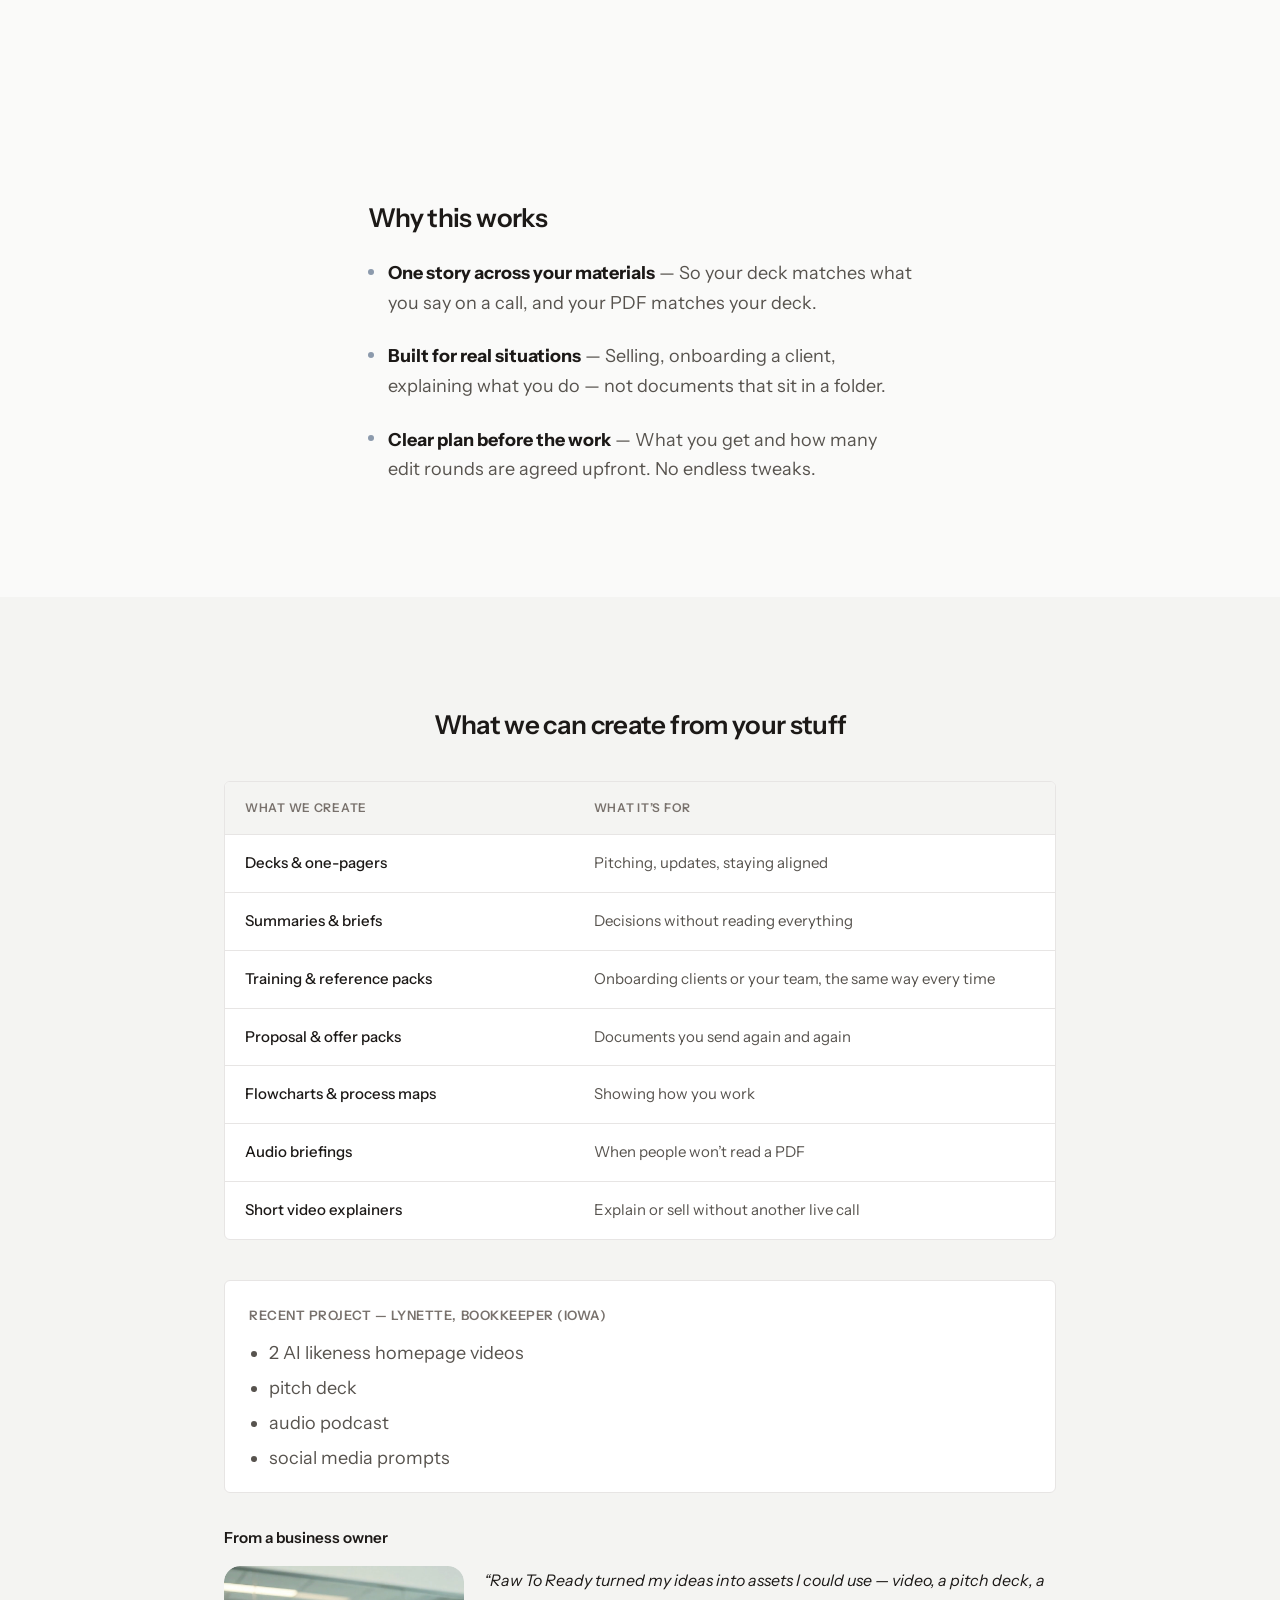
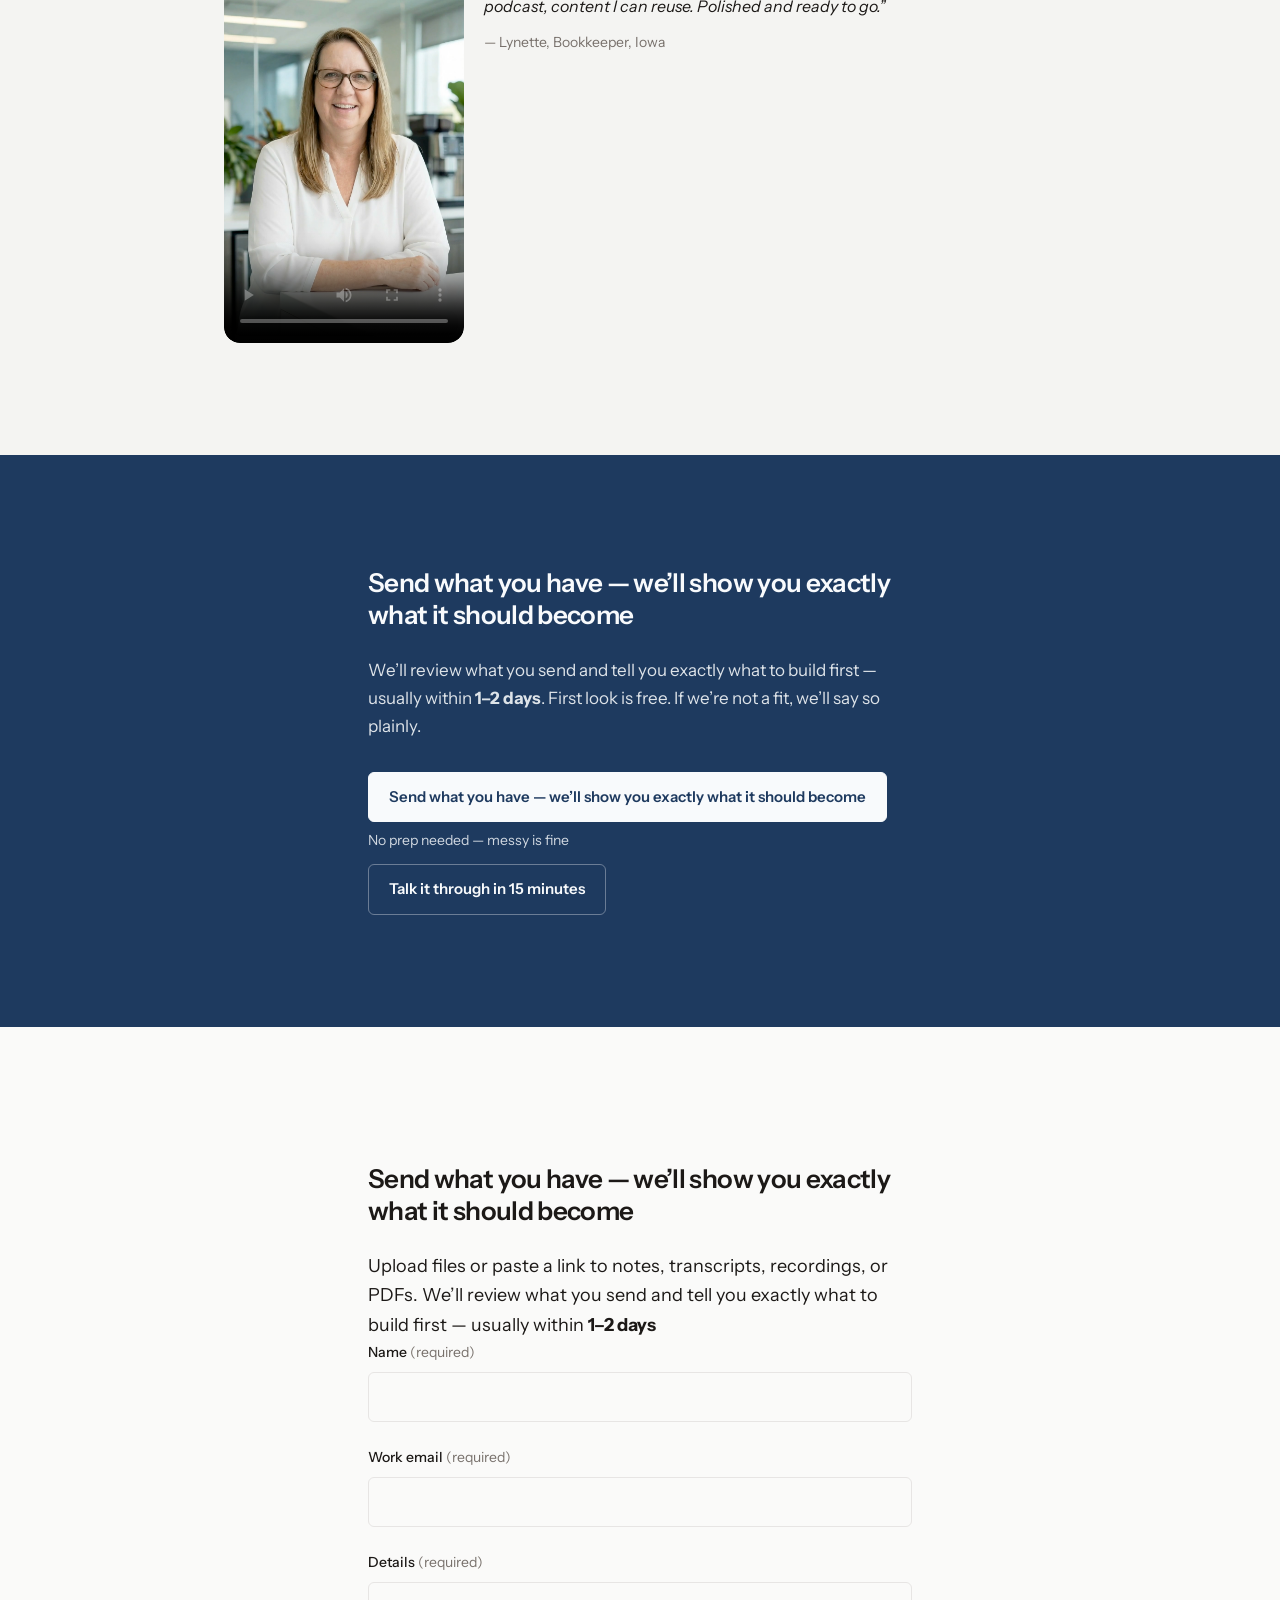
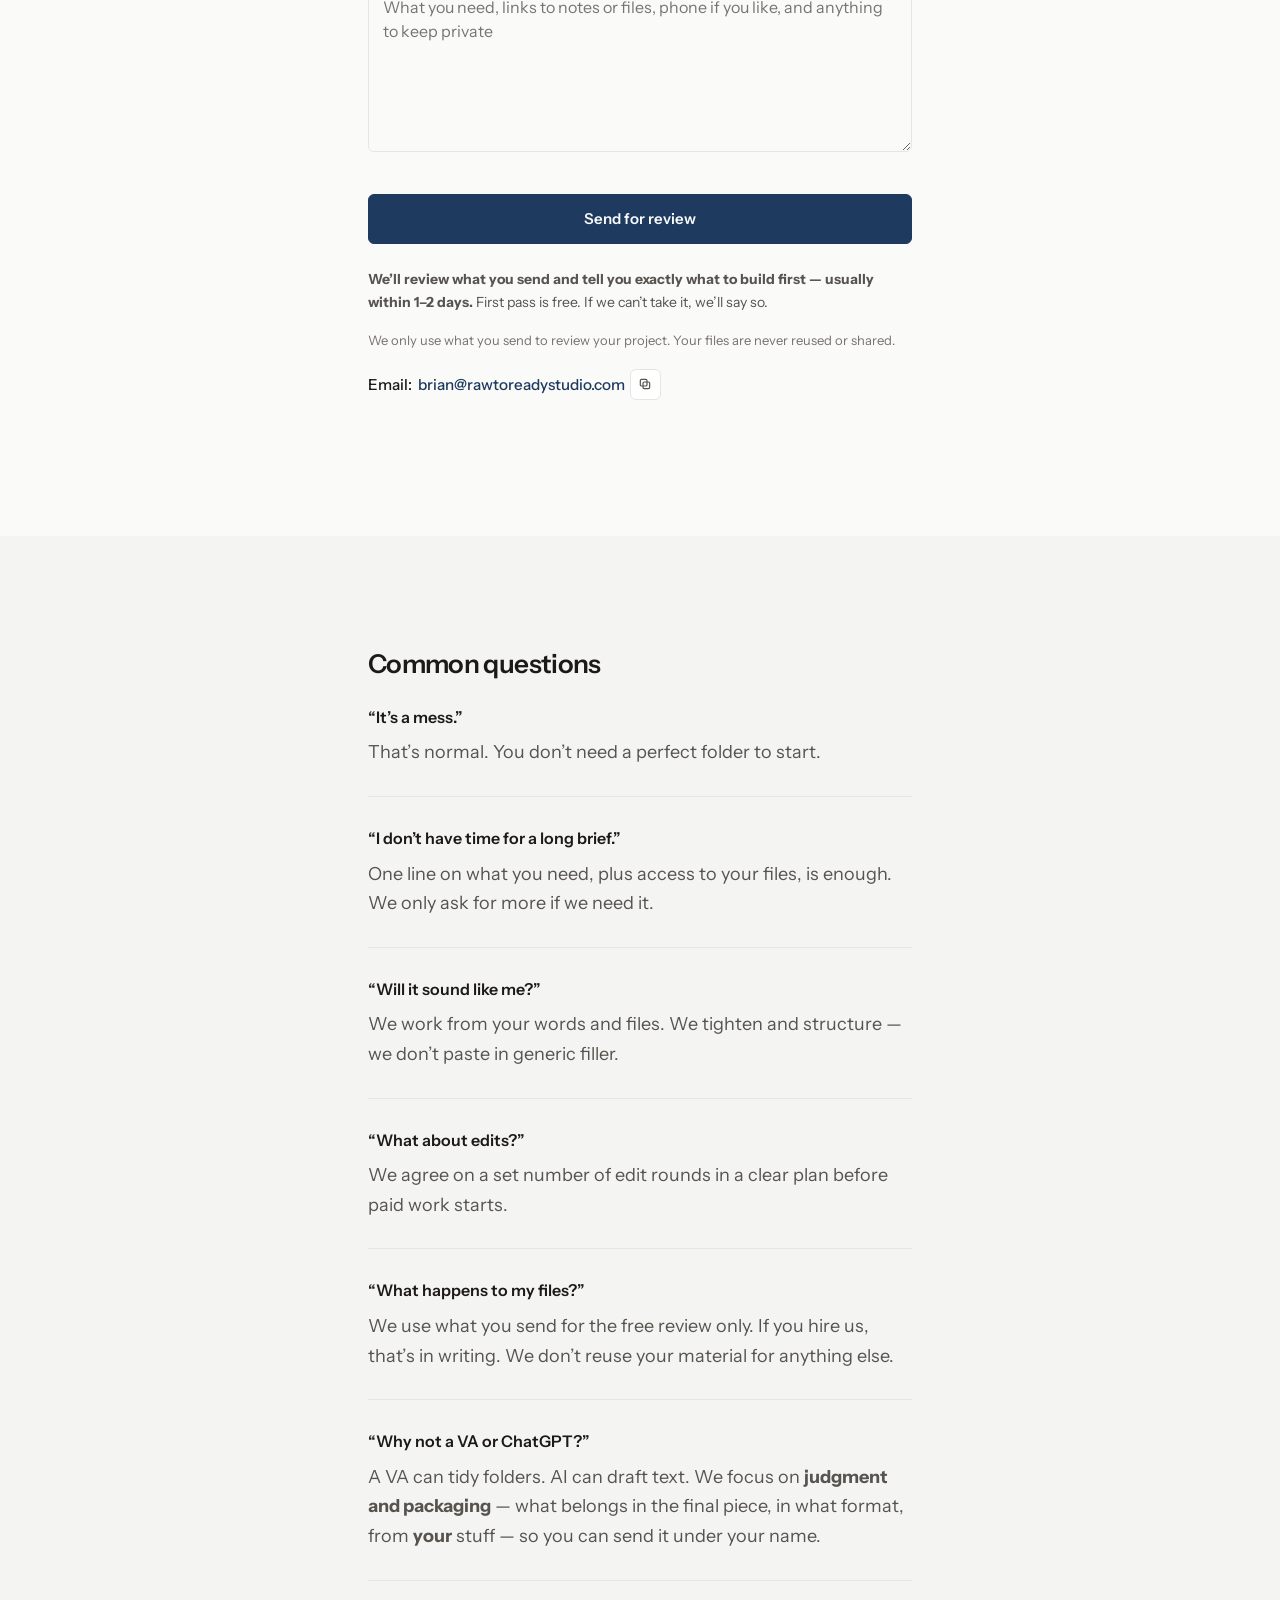
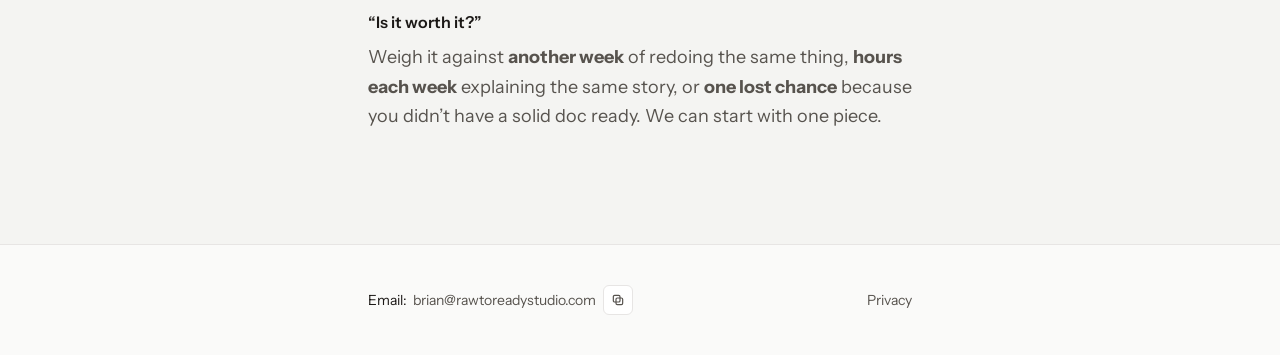
==== commit f8911c44: "Update index.html" ====
--- a/index.html
+++ b/index.html
@@ -1,4 +1,4 @@
-<!DOCTYPE html>
+<!DOCTYPE html> 
 
 <html lang="en">
   <head>
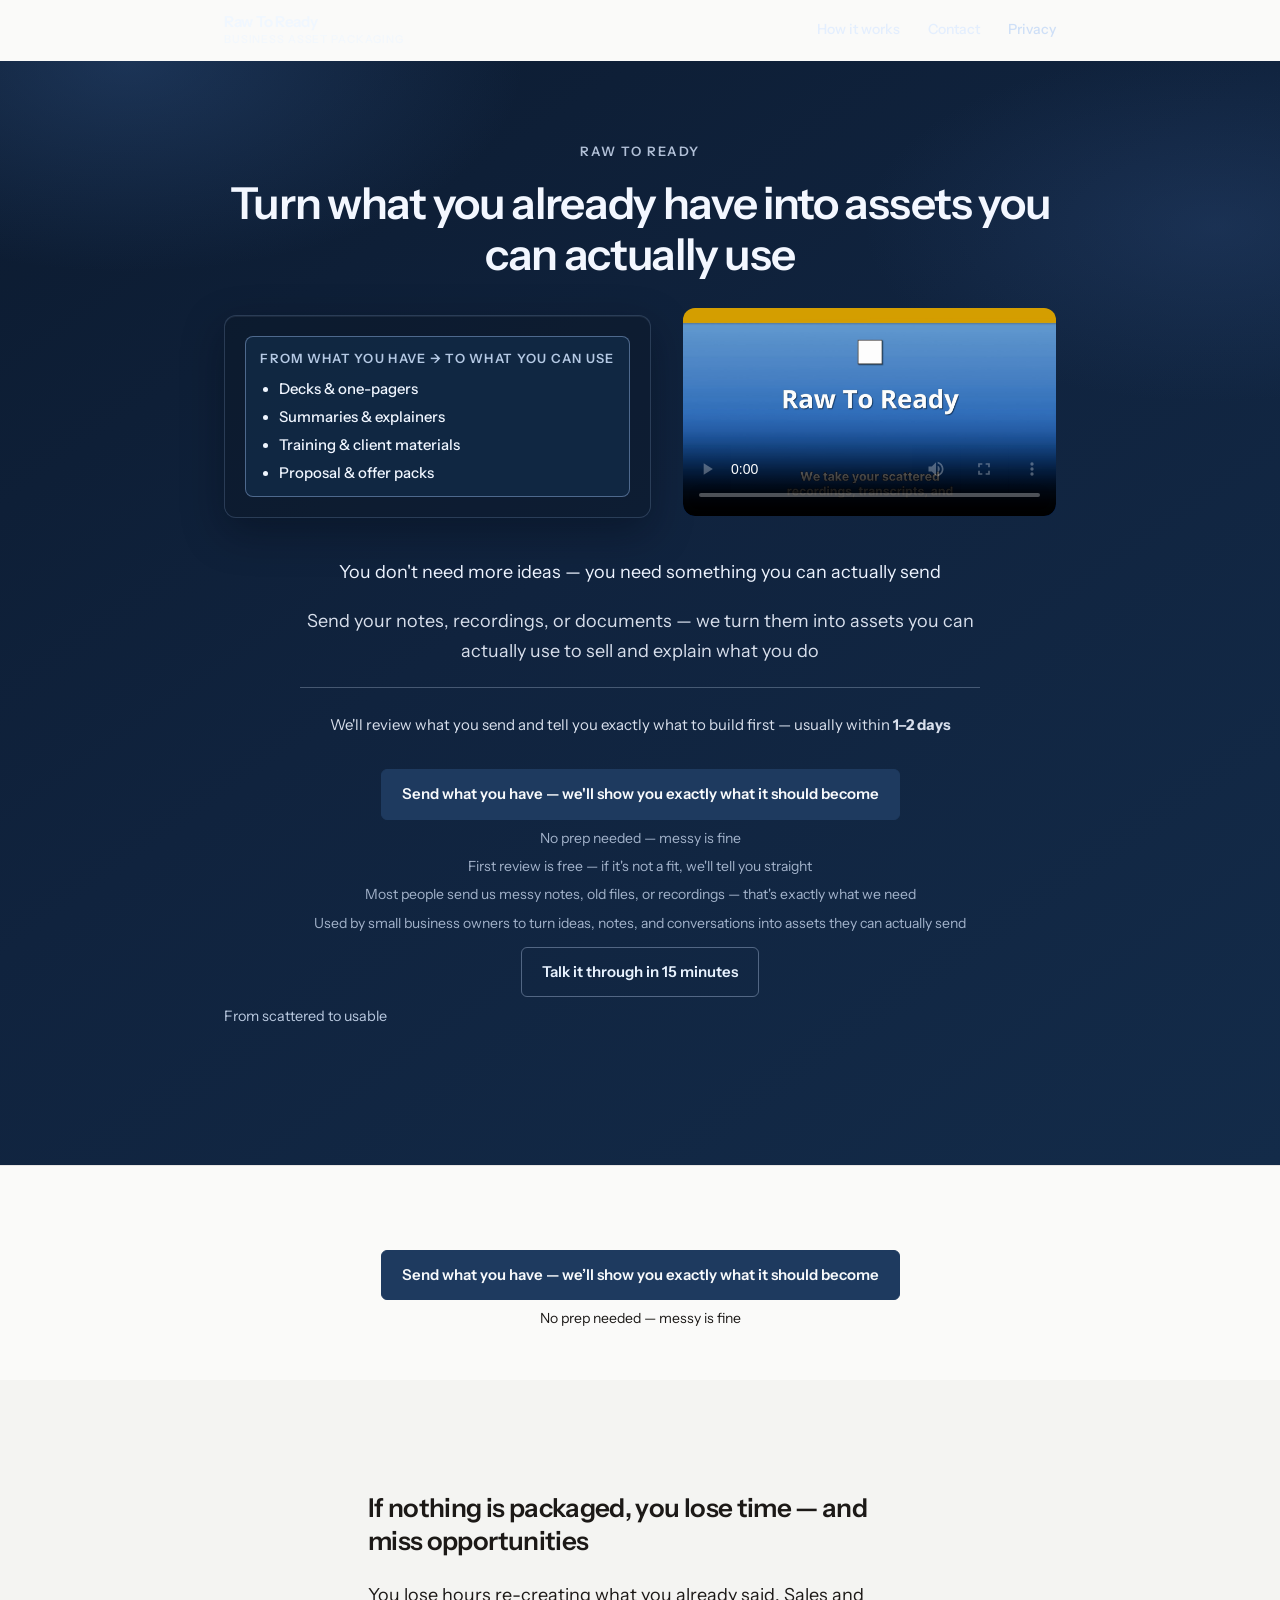
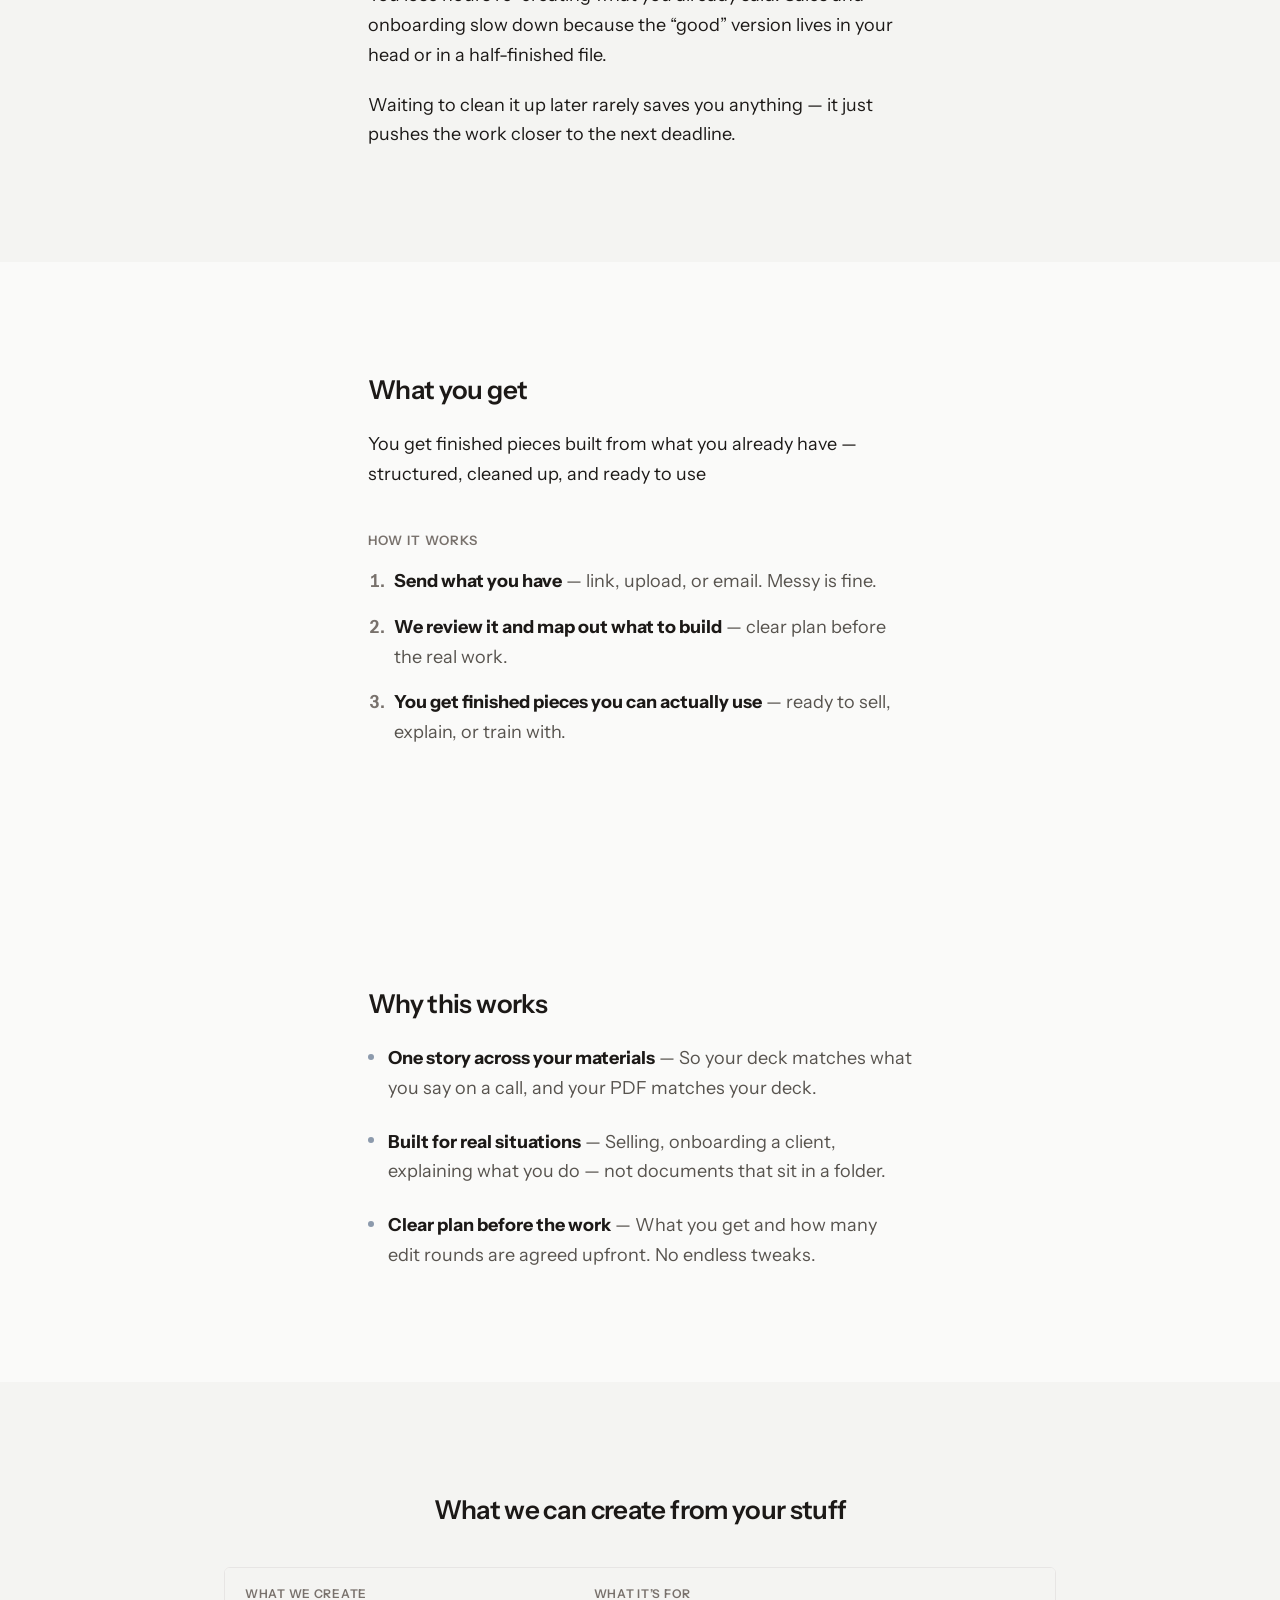
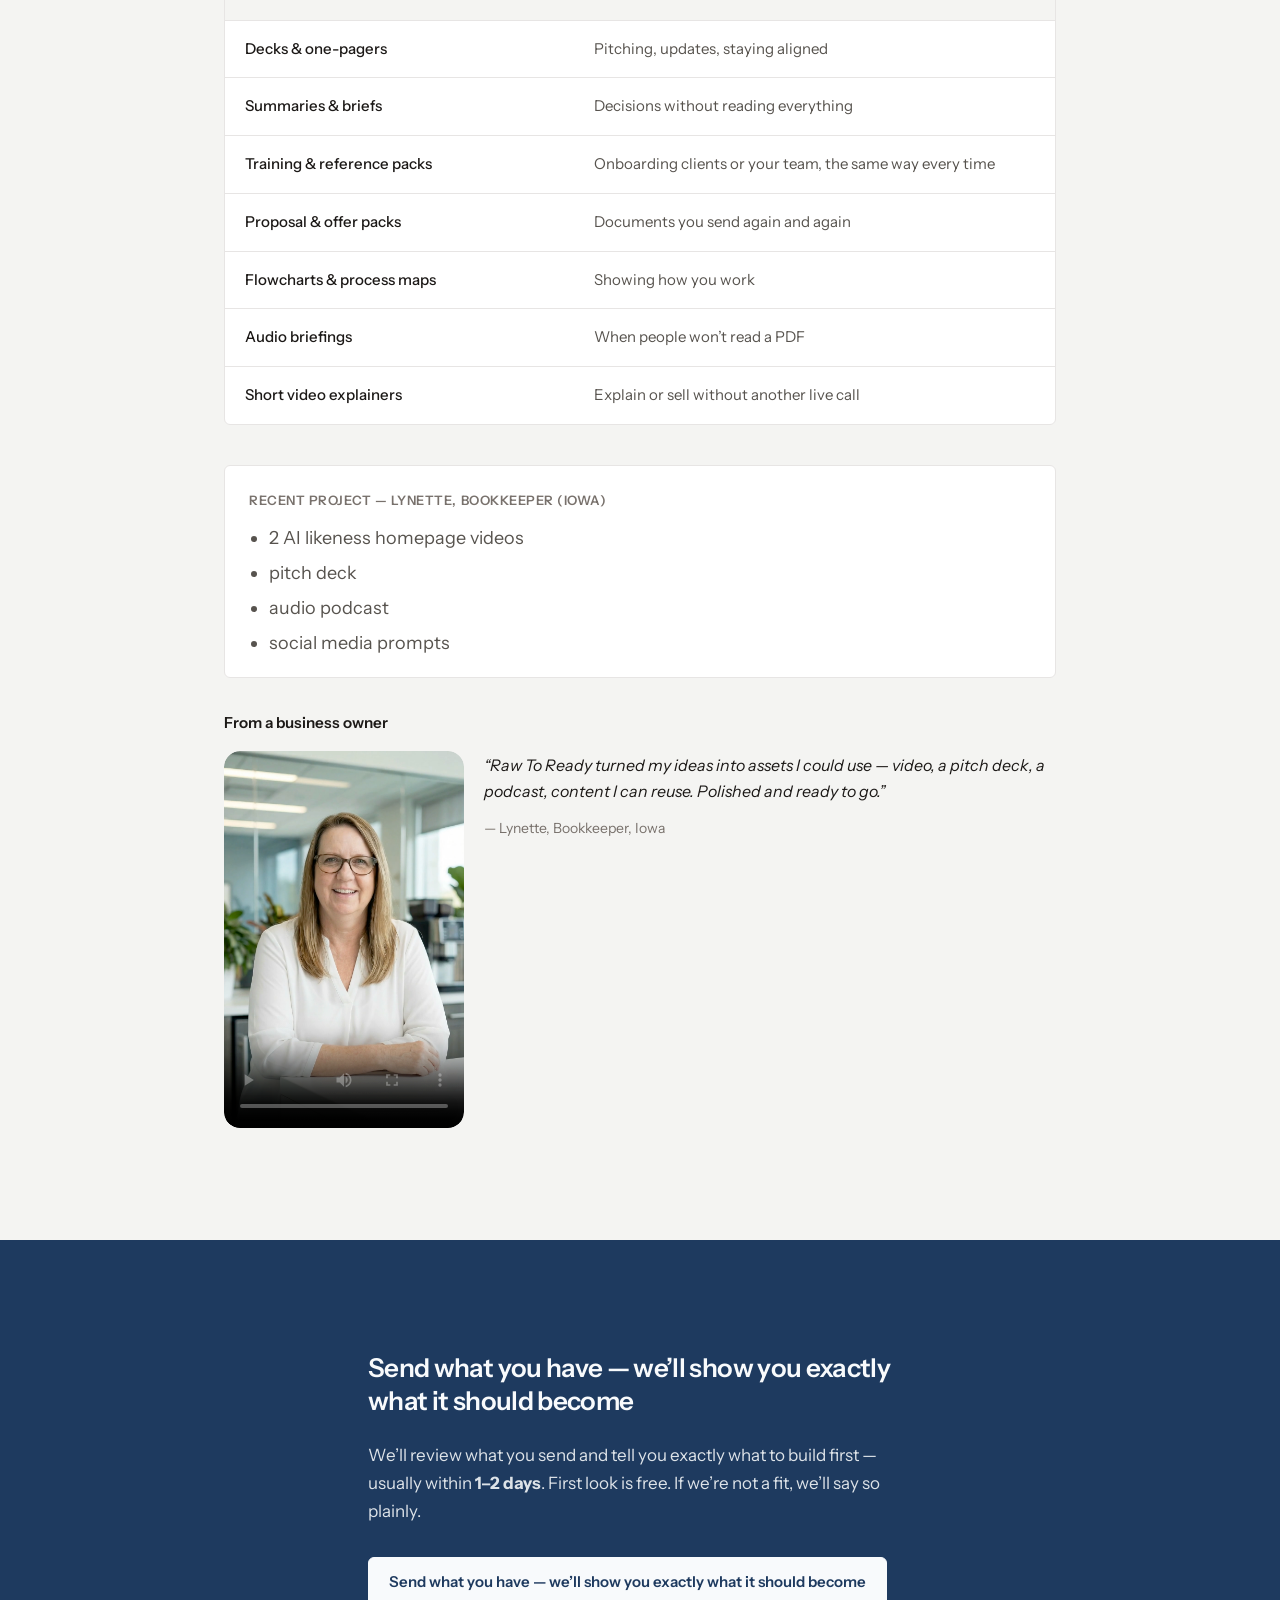
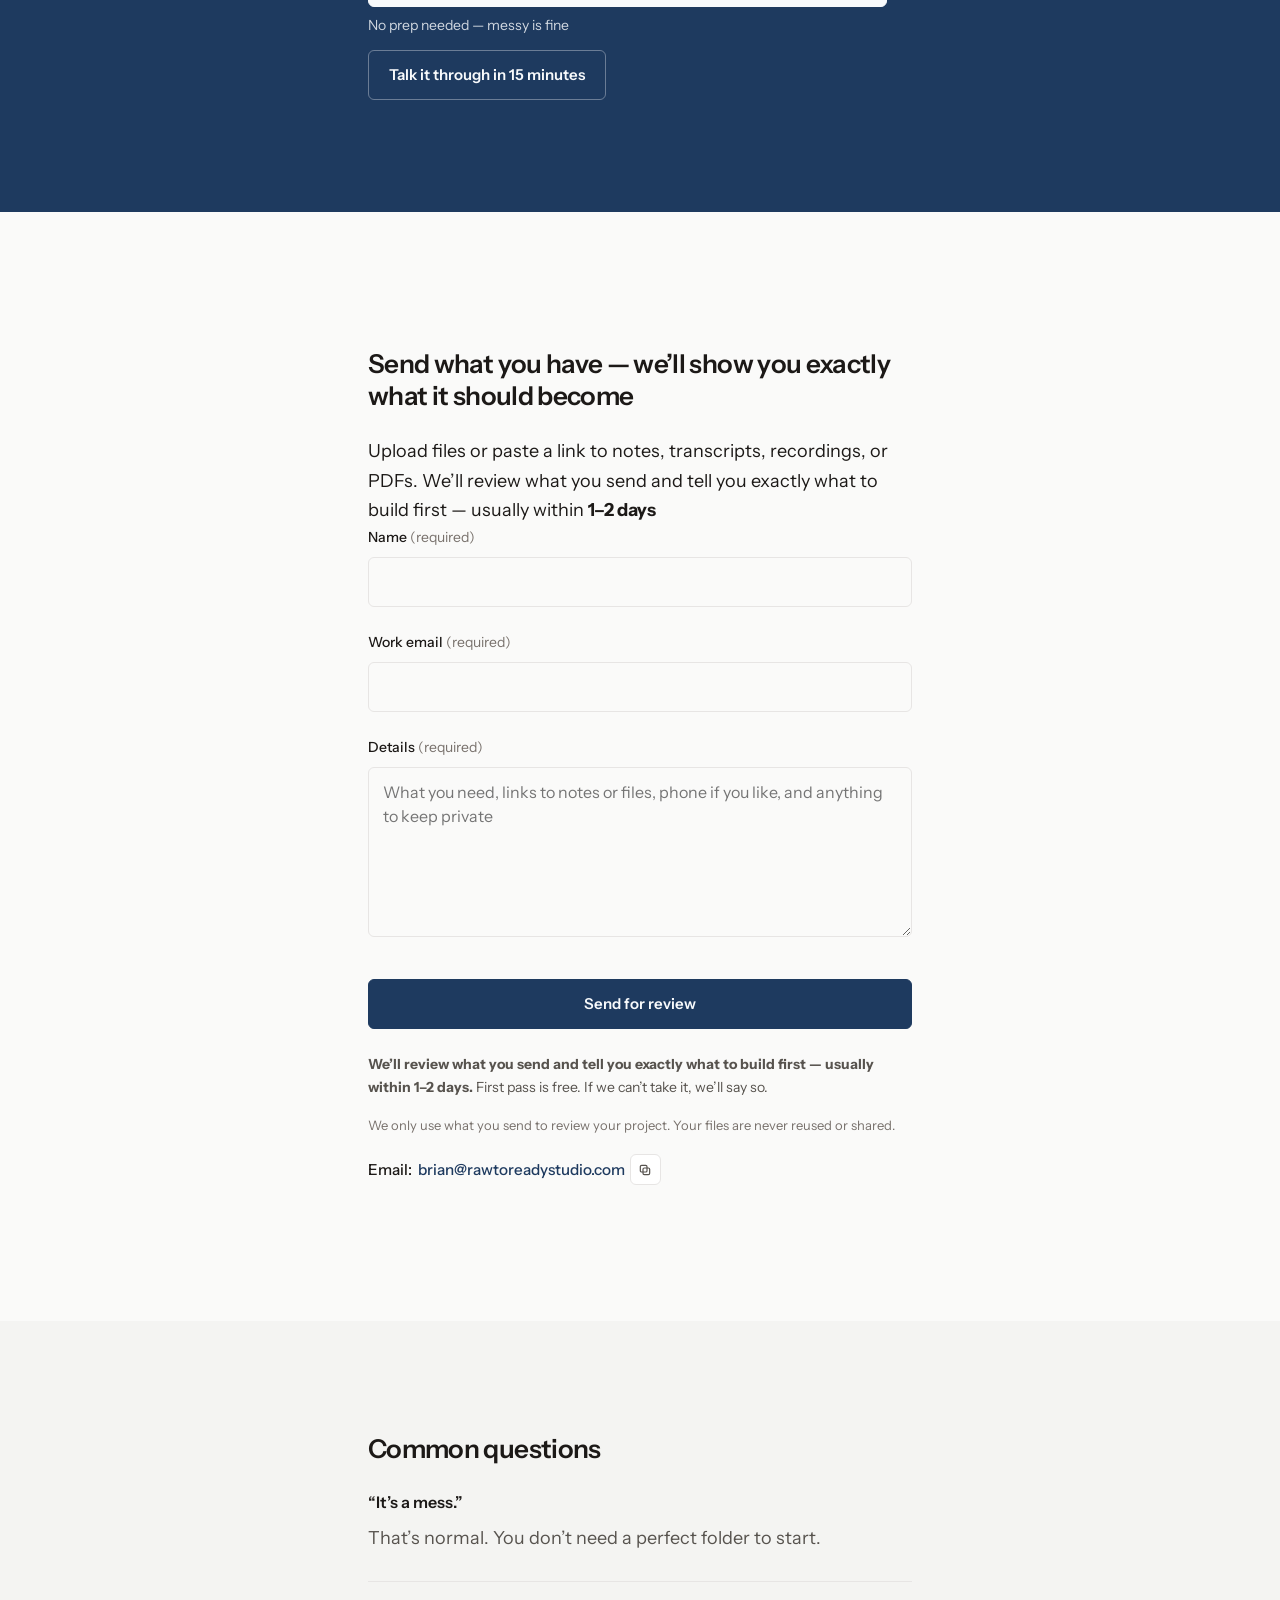
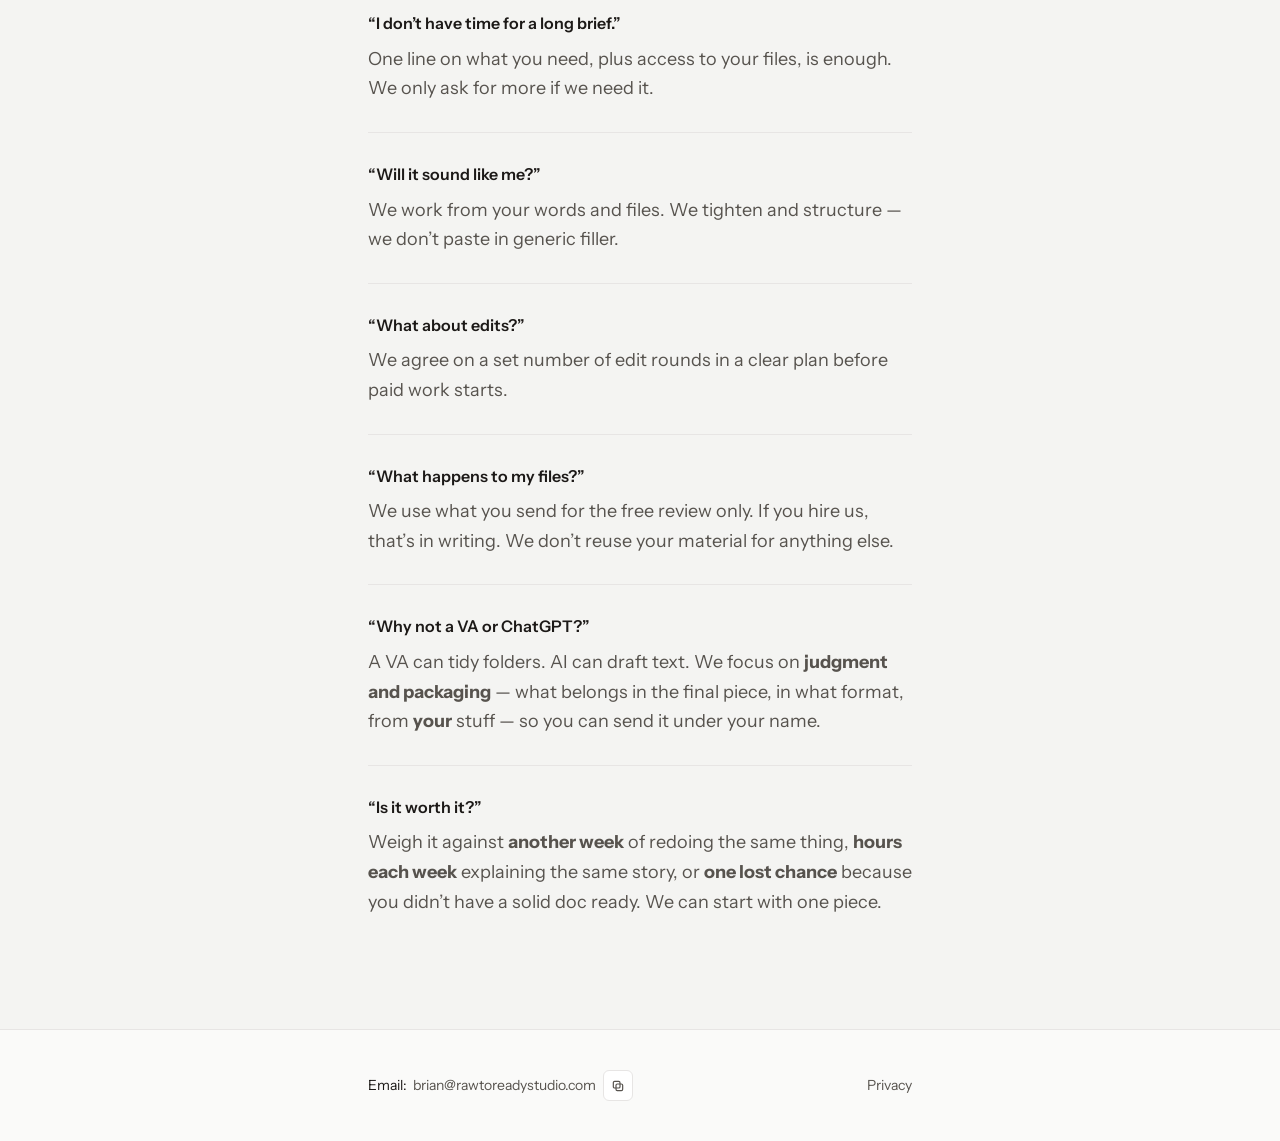
==== commit 67133197: "Update index.html" ====
--- a/index.html
+++ b/index.html
@@ -33,39 +33,51 @@
     </header>
 
     <main>
-      <section class="hero section section--hero" aria-labelledby="hero-heading">
-        <div class="container hero-grid">
-          <div class="hero-copy">
+           <section class="hero section section--hero" aria-labelledby="hero-heading">
+        <div class="container">
+          <div class="hero-header">
             <p class="hero-brand">Raw To Ready</p>
             <h1 id="hero-heading" class="hero__title">Turn what you already have into assets you can actually use</h1>
-
-            <div style="max-width: 700px; margin: 20px auto;">
-              <div style="max-width:600px; margin:20px auto;">
-<video controls playsinline style="width:100%; border-radius:12px;" poster="videos/videos_lynette-2-poster.png">
-    <source src="videos/videos:lynette-2.mp4" type="video/mp4" />
-    Your browser does not support the video tag.
-  </video>
-</div>
-</div>
-            </div>
-
-            <p class="hero__microline">You don’t need more ideas — you need something you can actually send</p>
+          </div>
+
+          <div class="hero-video-row">
+            <aside class="hero-flow" aria-label="From your files to finished pieces">
+              <div class="hero-flow__panel hero-flow__panel--polished">
+                <p class="hero-flow__title">From what you have → to what you can use</p>
+                <ul class="hero-flow__list">
+                  <li>Decks &amp; one-pagers</li>
+                  <li>Summaries &amp; explainers</li>
+                  <li>Training &amp; client materials</li>
+                  <li>Proposal &amp; offer packs</li>
+                </ul>
+              </div>
+            </aside>
+            <div class="hero-video-wrap">
+              <video controls playsinline style="width:100%; border-radius:12px;" poster="videos/videos_lynette-2-poster.png">
+                <source src="videos/videos:lynette-2.mp4" type="video/mp4" />
+                Your browser does not support the video tag.
+              </video>
+            </div>
+          </div>
+
+          <div class="hero-copy hero-copy--centered">
+            <p class="hero__microline">You don't need more ideas — you need something you can actually send</p>
             <div class="hero__body prose prose--lead">
               <p>
                 Send your notes, recordings, or documents — we turn them into assets you can actually use to sell and explain what you do
               </p>
               <p class="timeline">
-                We’ll review what you send and tell you exactly what to build first — usually within <strong>1–2 days</strong>
+                We'll review what you send and tell you exactly what to build first — usually within <strong>1–2 days</strong>
               </p>
             </div>
-            <div class="cta-row">
+            <div class="cta-row cta-row--solo">
               <div class="cta-mailto">
                 <a href="mailto:brian@rawtoreadystudio.com?subject=Raw%20To%20Ready%20Inquiry" class="cta-button">
-                  Send what you have — we’ll show you exactly what it should become
+                  Send what you have — we'll show you exactly what it should become
                 </a>
                 <p class="cta-subtext">No prep needed — messy is fine</p>
-                <p class="cta-subtext">First review is free — if it’s not a fit, we’ll tell you straight</p>
-                <p class="cta-subtext">Most people send us messy notes, old files, or recordings — that’s exactly what we need</p>
+                <p class="cta-subtext">First review is free — if it's not a fit, we'll tell you straight</p>
+                <p class="cta-subtext">Most people send us messy notes, old files, or recordings — that's exactly what we need</p>
                 <p class="cta-subtext">Used by small business owners to turn ideas, notes, and conversations into assets they can actually send</p>
               </div>
               <a
@@ -77,34 +89,10 @@
             </div>
           </div>
 
-          <aside class="hero-flow" aria-label="From your files to finished pieces">
-            <div class="hero-flow__arrow" aria-hidden="true"></div>
-            <div class="hero-flow__panel hero-flow__panel--polished">
-              <p class="hero-flow__title">From what you have → to what you can use</p>
-              <ul class="hero-flow__list">
-                <li>Decks &amp; one-pagers</li>
-                <li>Summaries &amp; explainers</li>
-                <li>Training &amp; client materials</li>
-                <li>Proposal &amp; offer packs</li>
-              </ul>
-            </div>
-          </aside>
-
           <p class="hero-tagline">From scattered to usable</p>
         </div>
       </section>
 
-      <section class="section" aria-labelledby="pain-heading">
-        <div class="container container--narrow">
-          <h2 id="pain-heading" class="section__title">When your information is scattered, everything takes longer than it should</h2>
-          <p class="pullquote">
-            You know what to say, but nothing is written down clearly<br />
-            You rebuild the same thing over and over<br />
-            You send rough or outdated files because nothing better exists<br />
-            You explain the same thing on every call<br /><br />
-            You already have what you need — it’s just not in a form you can actually use
-          </p>
-        </div>
       </section>
 
       <section class="section section--cta-mid" aria-label="Get started">
--- a/styles.css
+++ b/styles.css
@@ -614,7 +614,40 @@
   display: grid;
   gap: clamp(2rem, 6vw, 3.75rem);
   align-items: center;
-}
+}.hero-header {
+  text-align: center;
+  margin-bottom: 1.75rem;
+}
+
+.hero-video-row {
+  display: flex;
+  align-items: center;
+  gap: 2rem;
+  max-width: 860px;
+  margin: 0 auto 2rem;
+}
+
+.hero-video-wrap {
+  flex: 1;
+  min-width: 0;
+}
+
+.hero-copy--centered {
+  text-align: center;
+  max-width: 680px;
+  margin: 0 auto;
+}
+
+.hero-copy--centered .cta-row {
+  justify-content: center;
+}
+
+@media (max-width: 640px) {
+  .hero-video-row {
+    flex-direction: column;
+  }
+}
+
 
 .hero-brand {
   margin: 0 0 1rem;
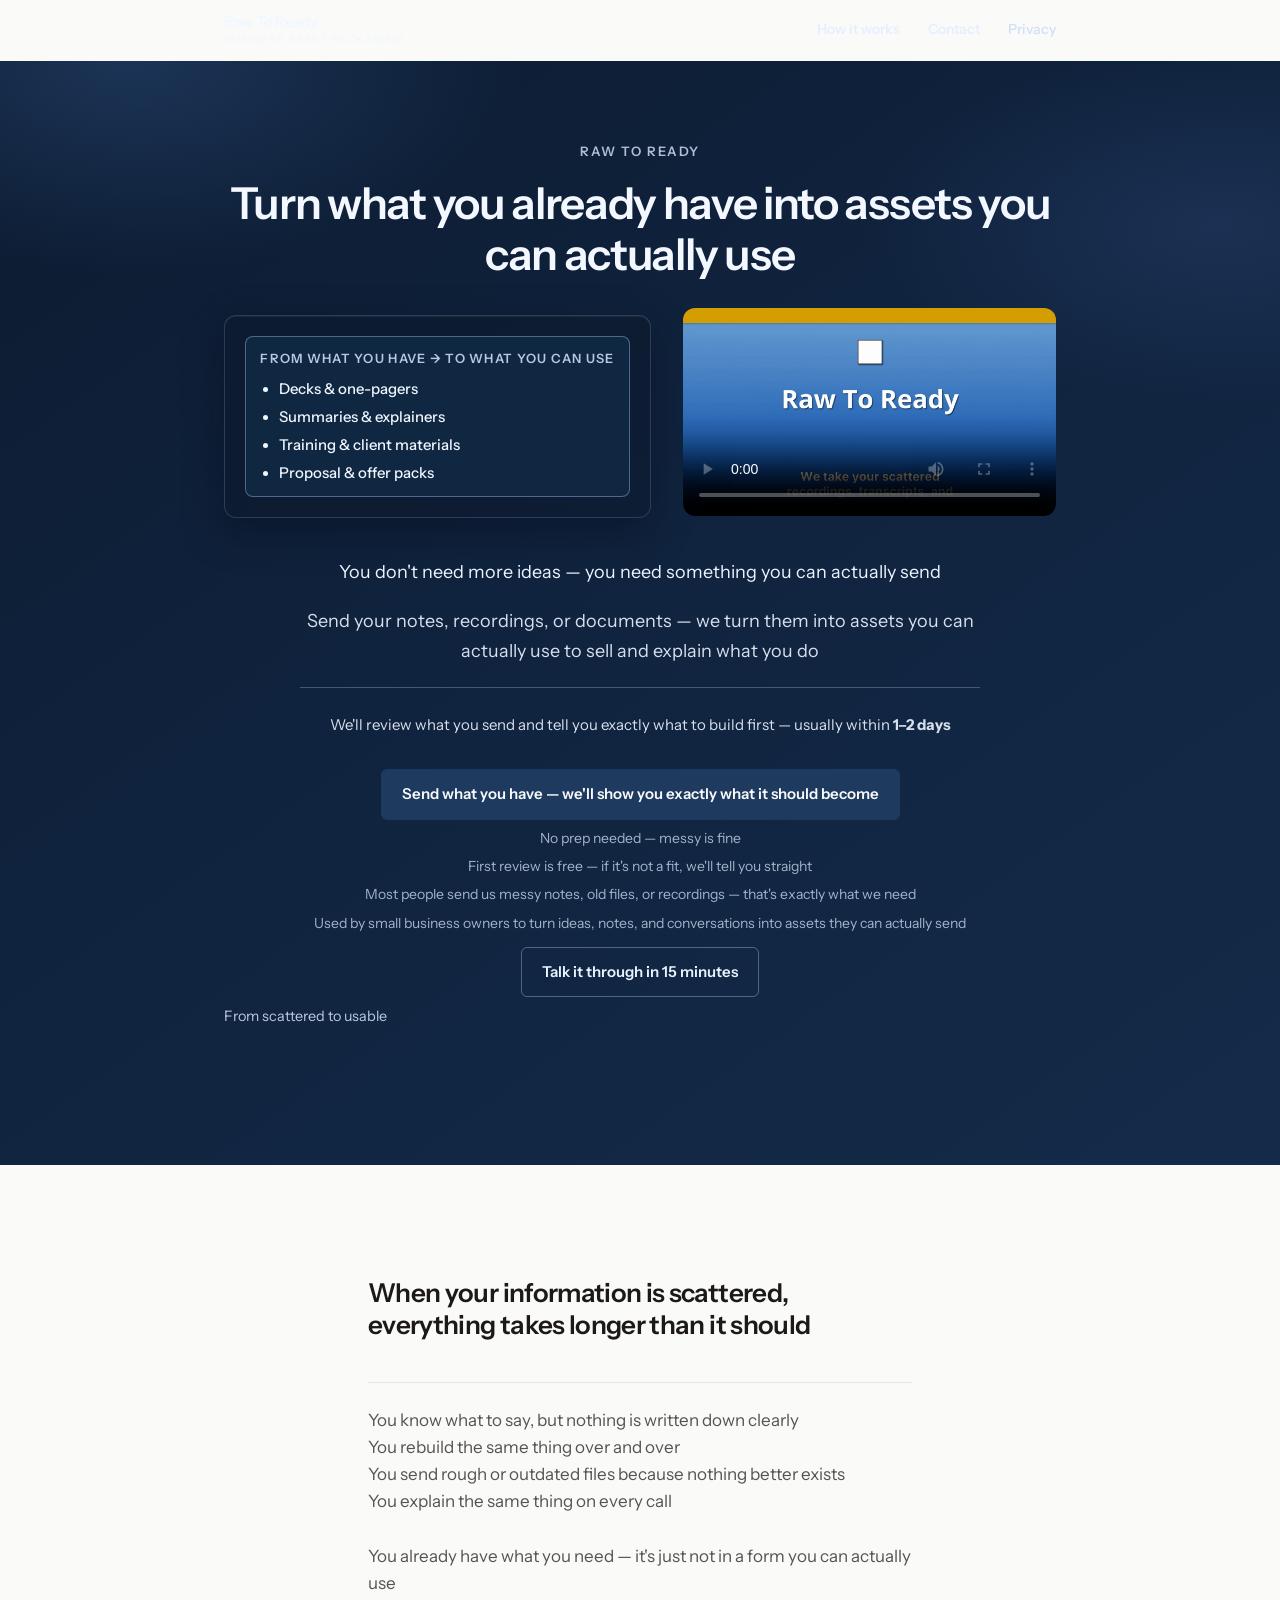
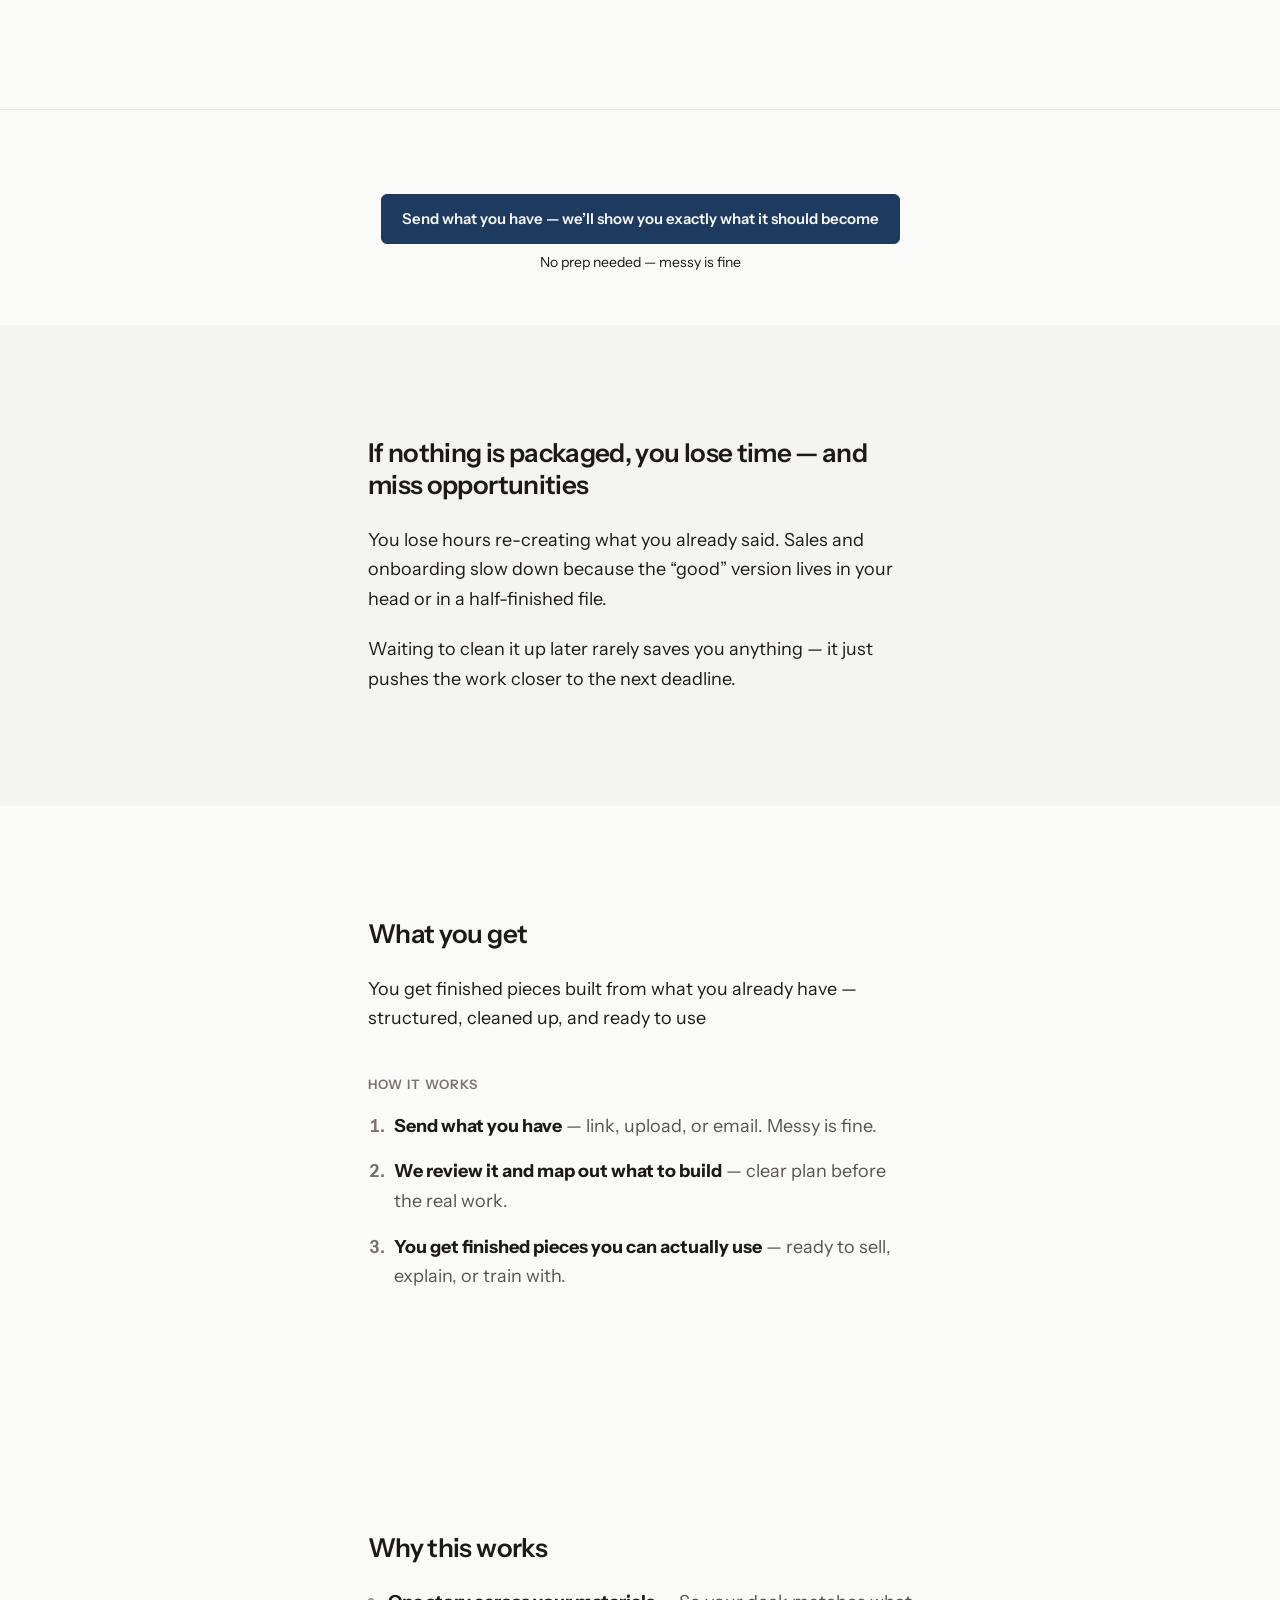
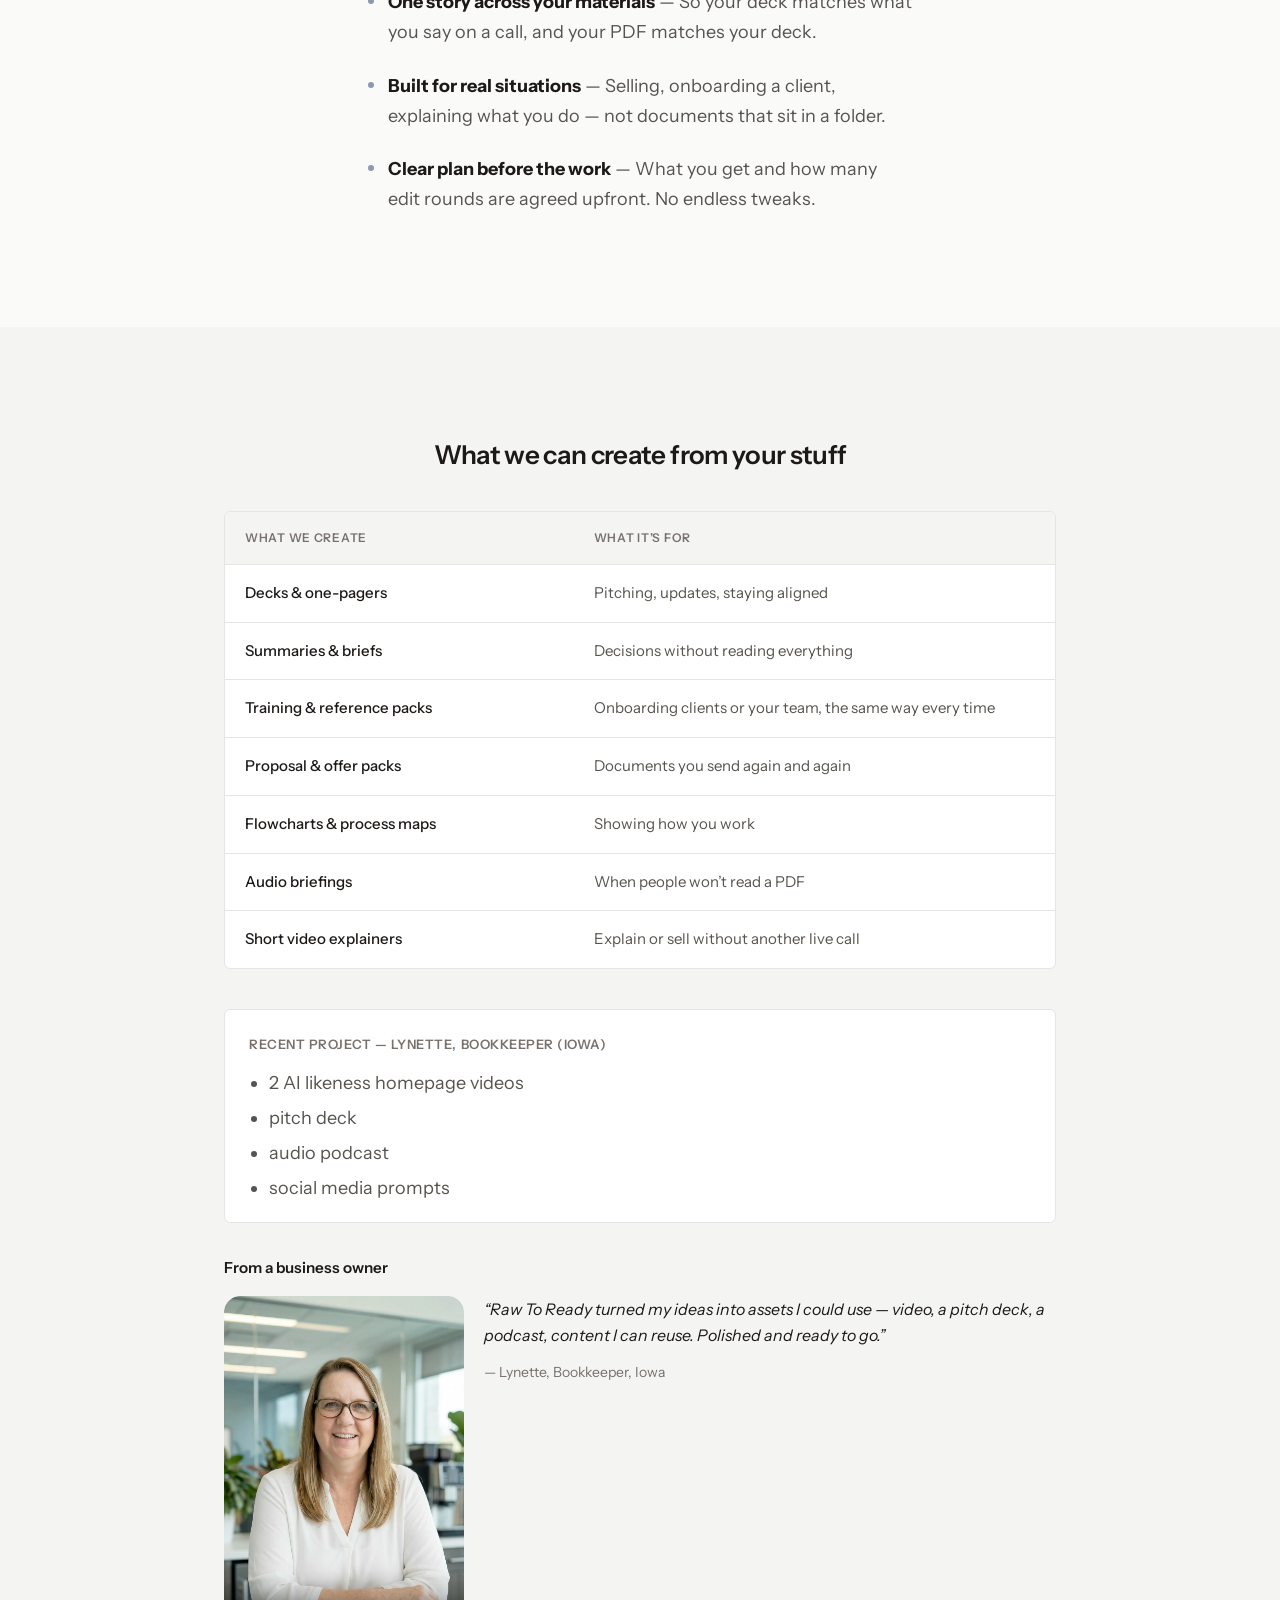
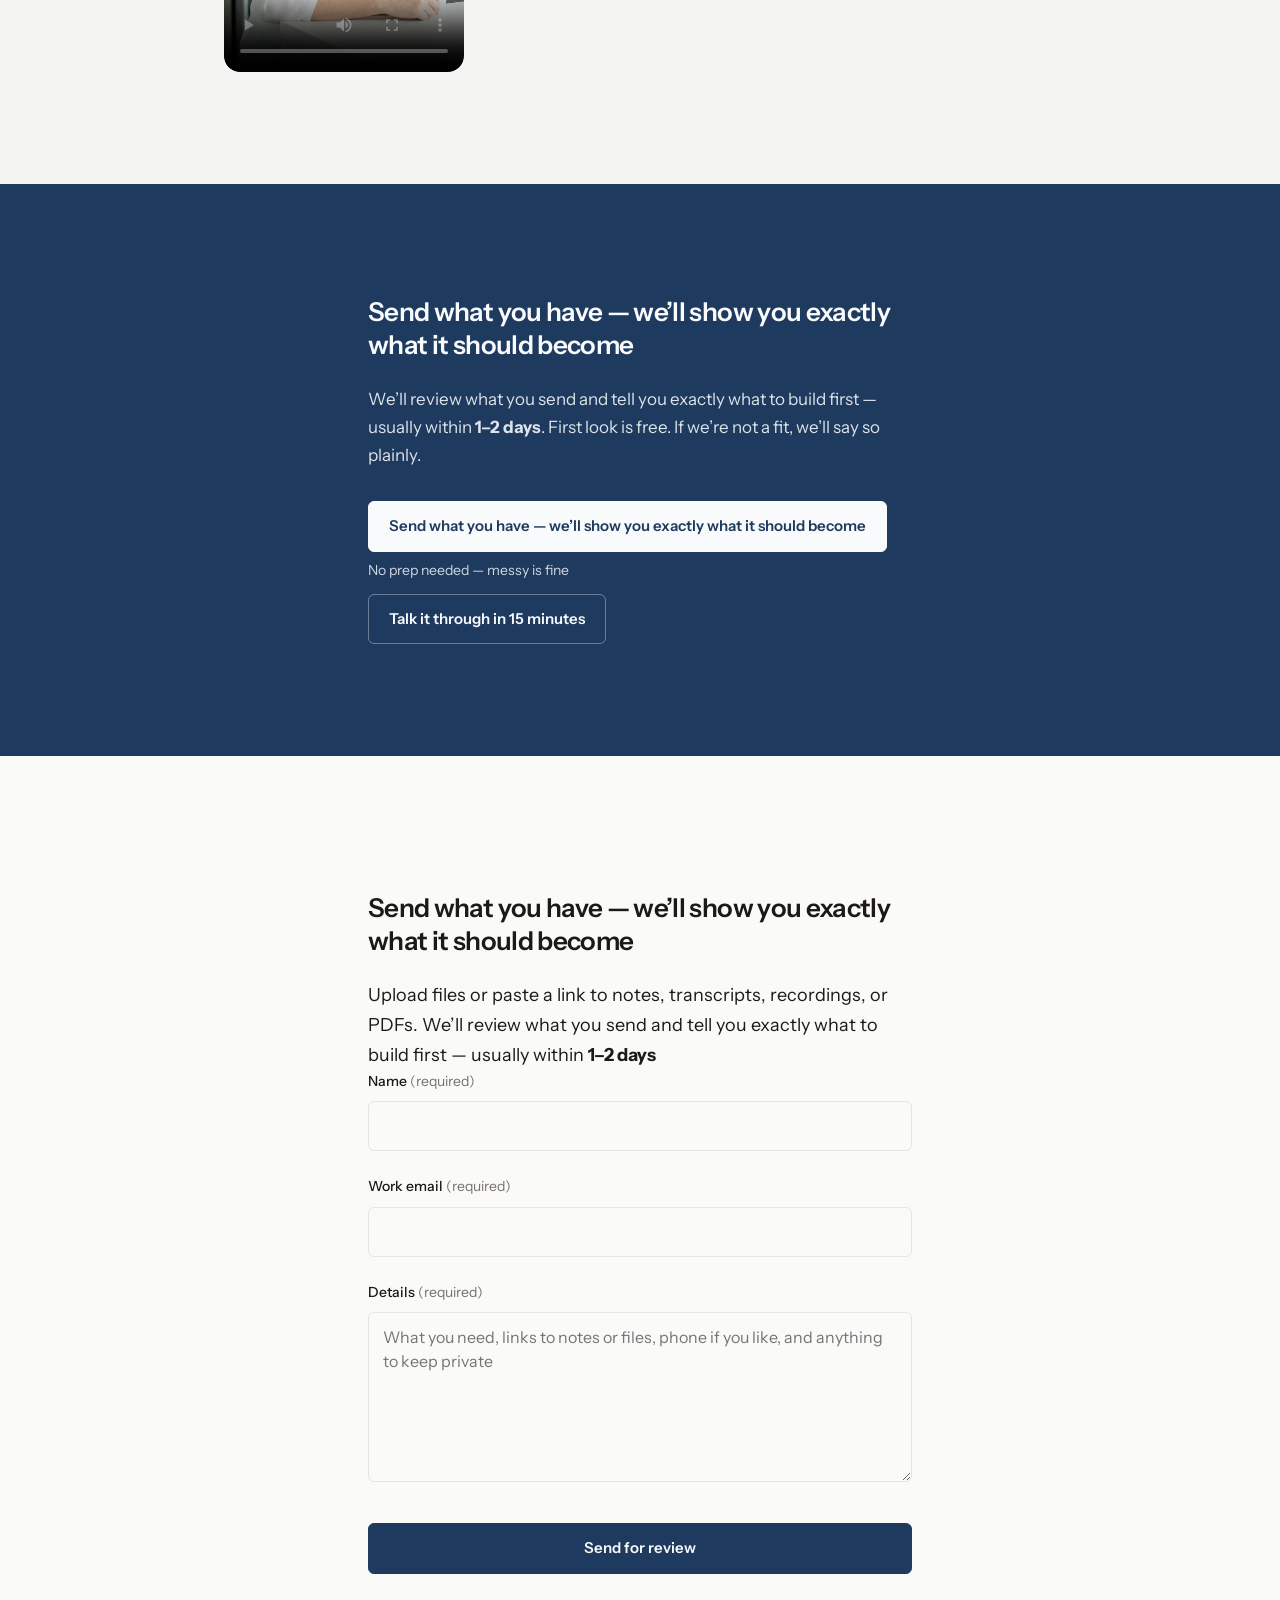
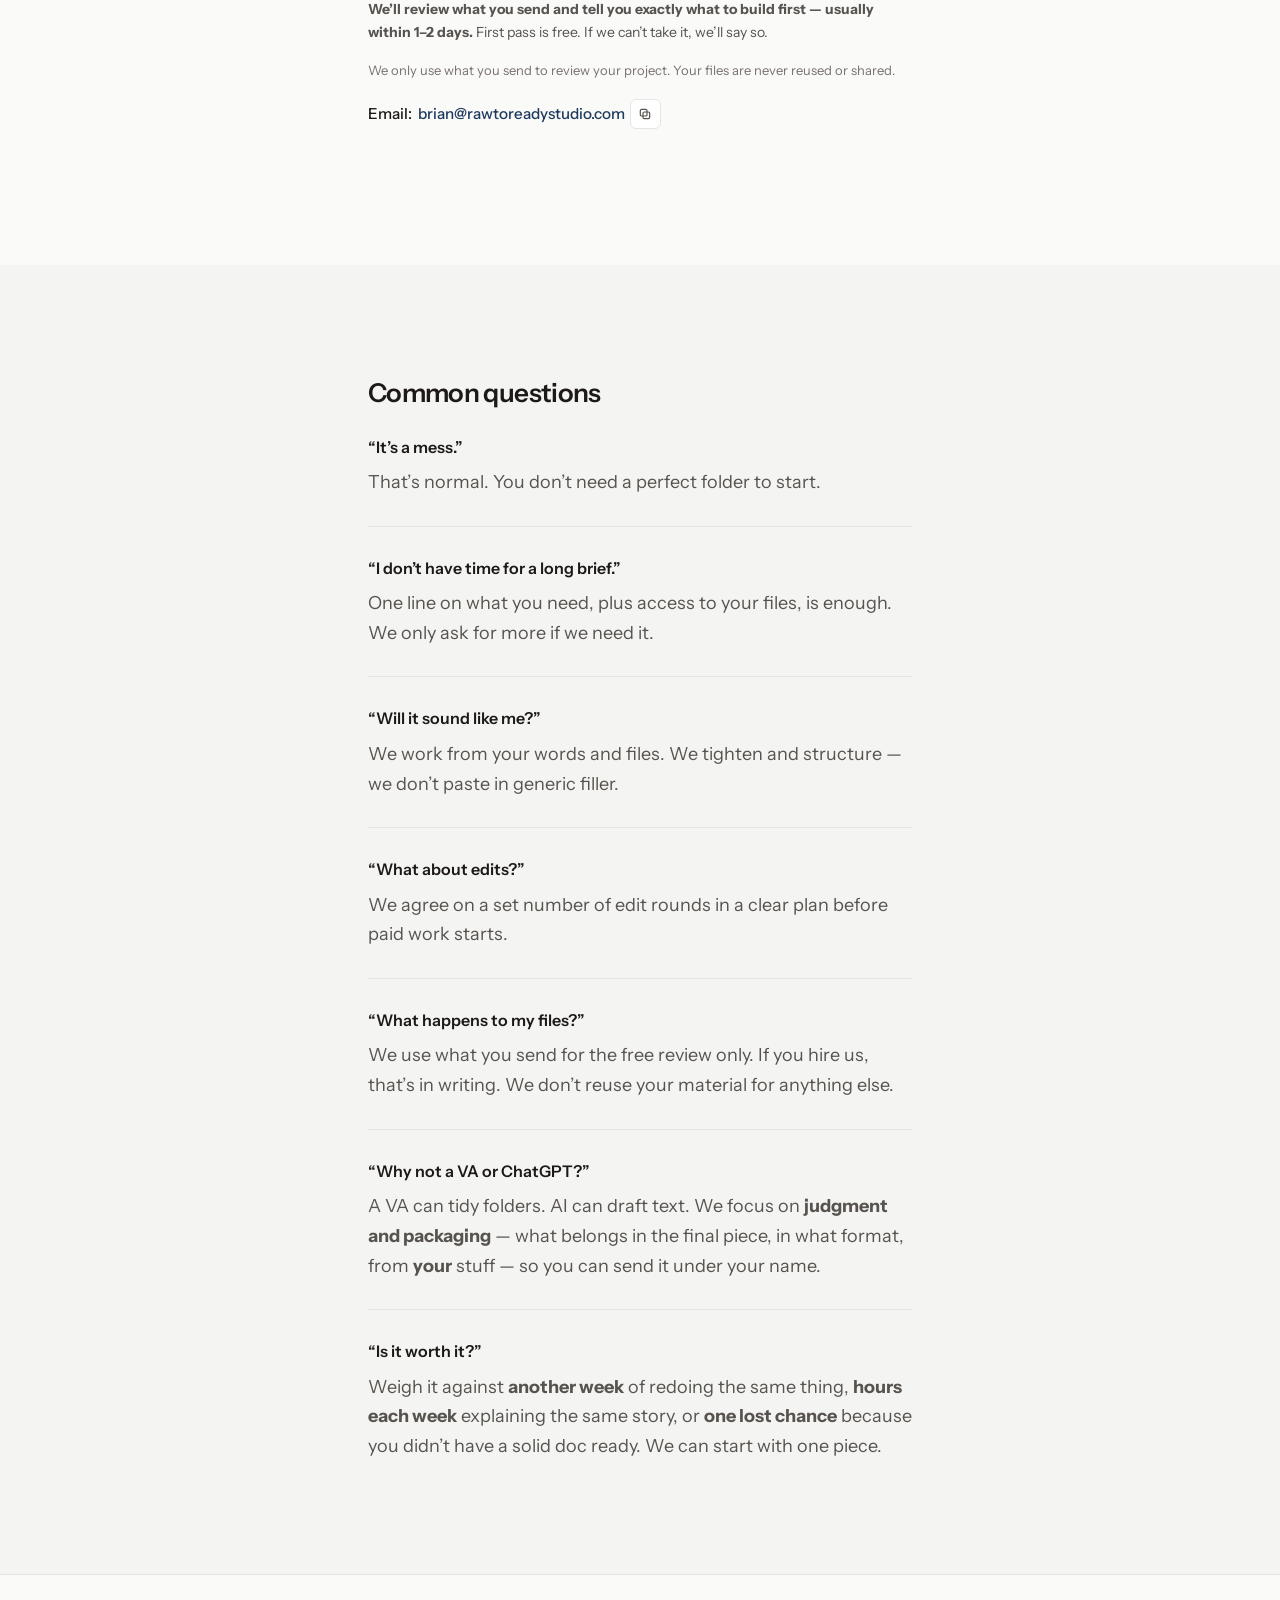
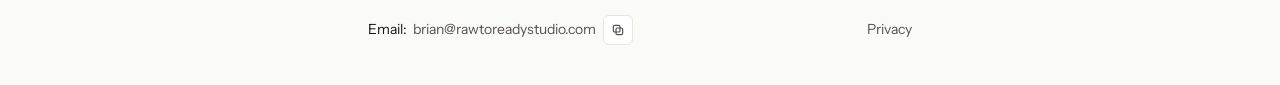
==== commit 7b24ee26: "Update index.html" ====
--- a/index.html
+++ b/index.html
@@ -91,9 +91,21 @@
 
           <p class="hero-tagline">From scattered to usable</p>
         </div>
-      </section>
-
-      </section>
+          </section>
+
+      <section class="section" aria-labelledby="pain-heading">
+        <div class="container container--narrow">
+          <h2 id="pain-heading" class="section__title">When your information is scattered, everything takes longer than it should</h2>
+          <p class="pullquote">
+            You know what to say, but nothing is written down clearly<br />
+            You rebuild the same thing over and over<br />
+            You send rough or outdated files because nothing better exists<br />
+            You explain the same thing on every call<br /><br />
+            You already have what you need — it's just not in a form you can actually use
+          </p>
+        </div>
+      </section>
+
 
       <section class="section section--cta-mid" aria-label="Get started">
         <div class="container container--narrow">
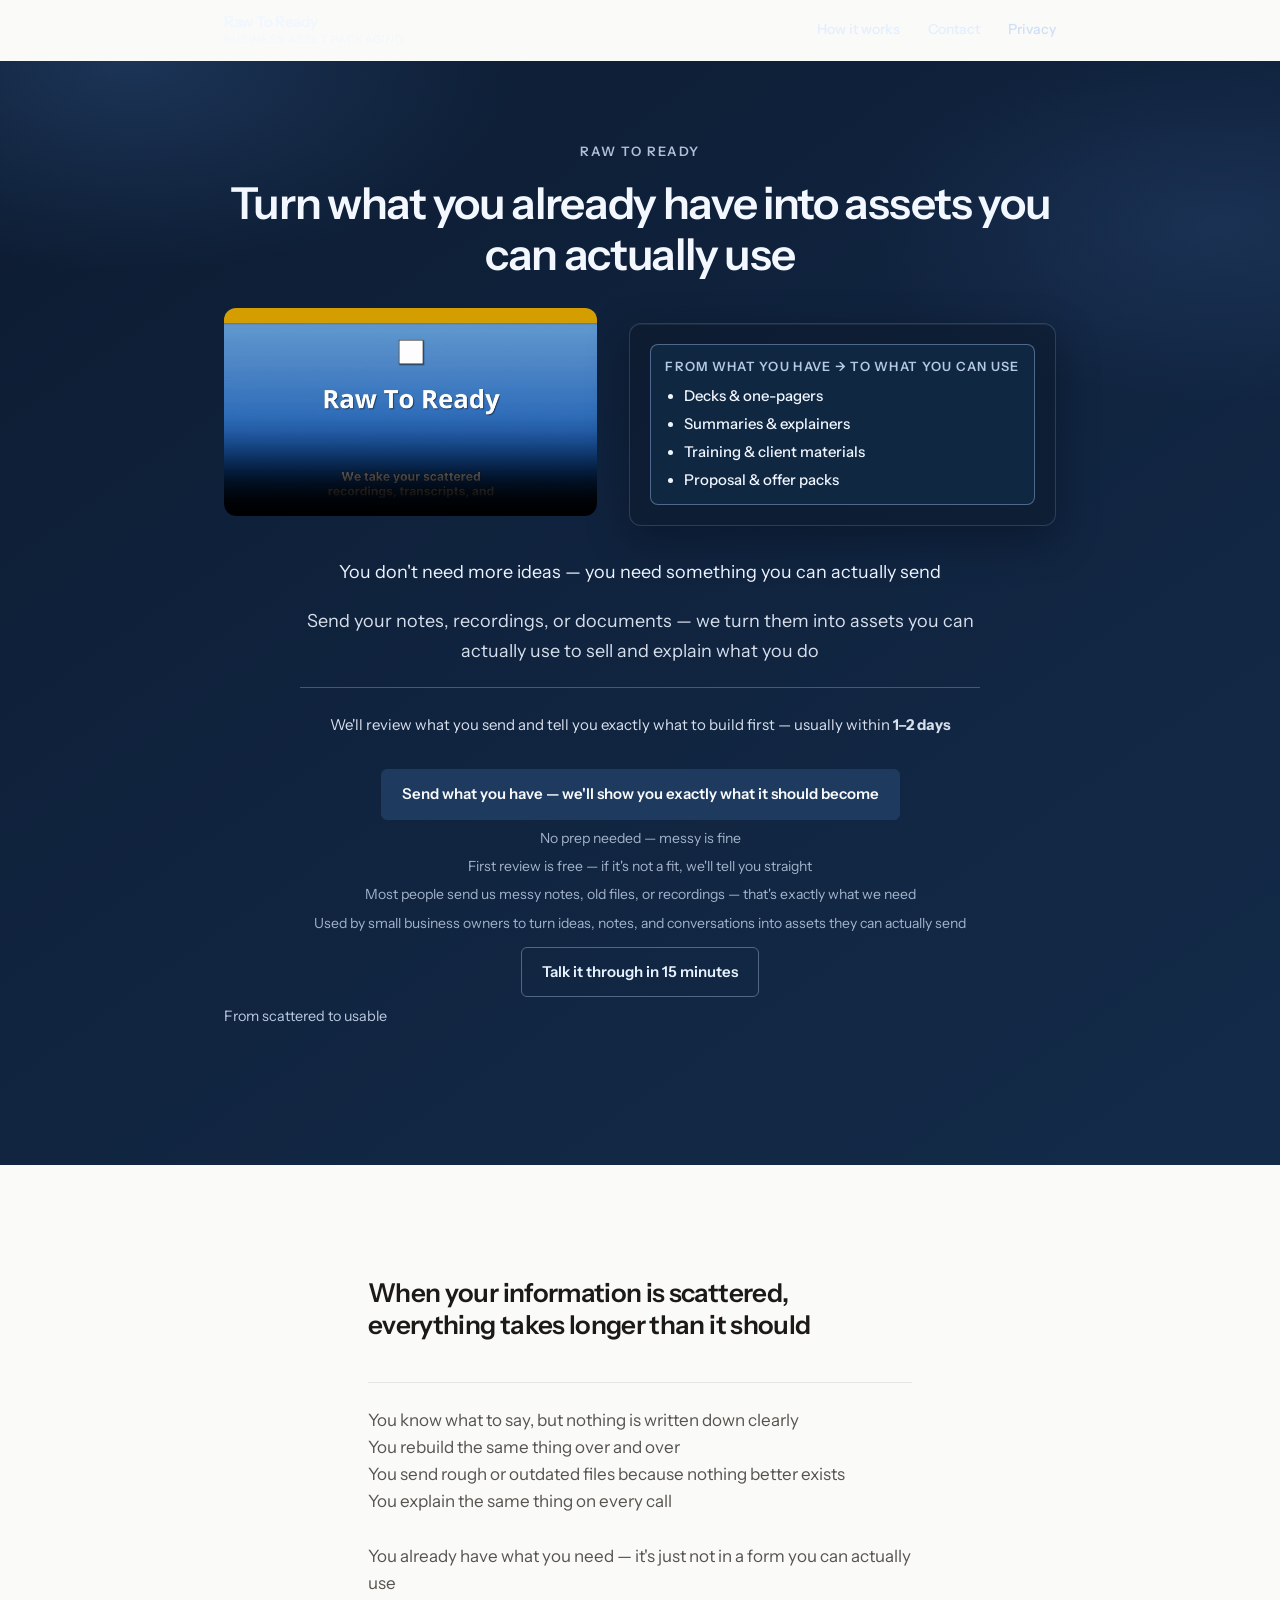
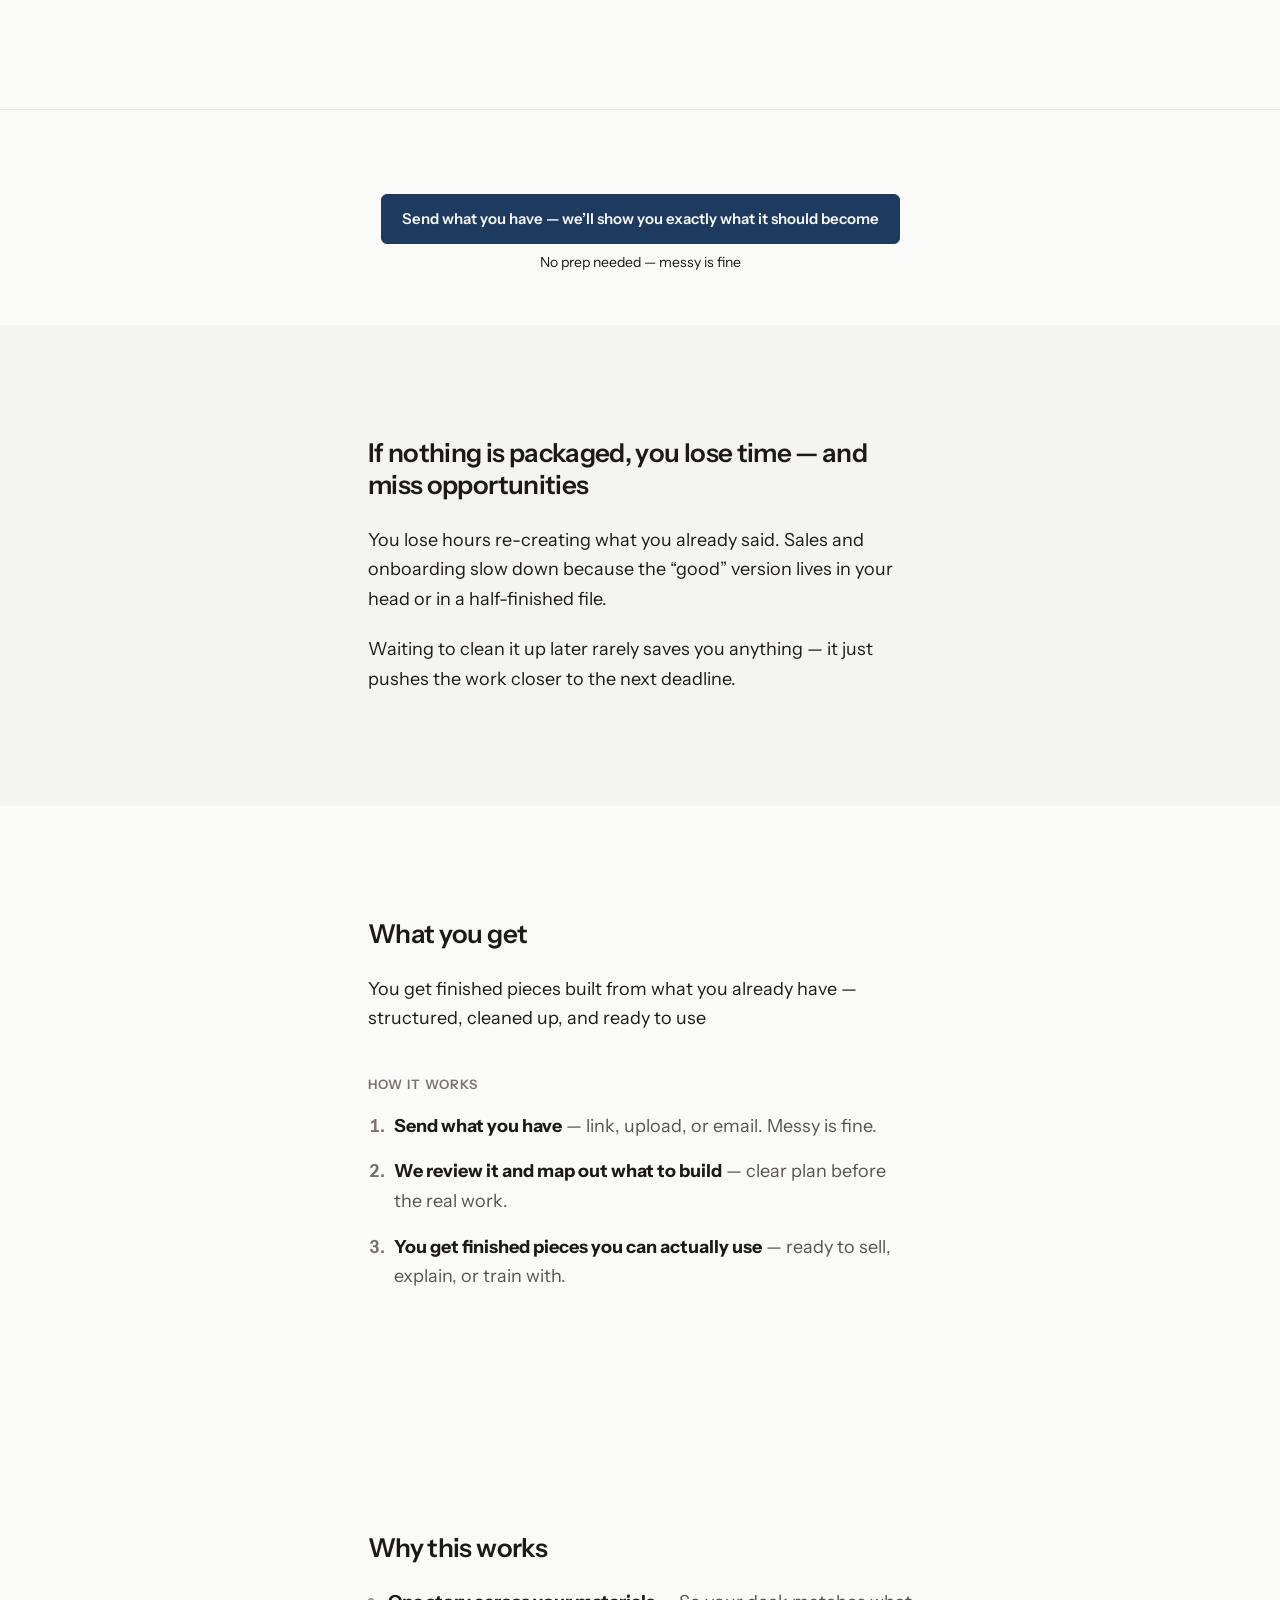
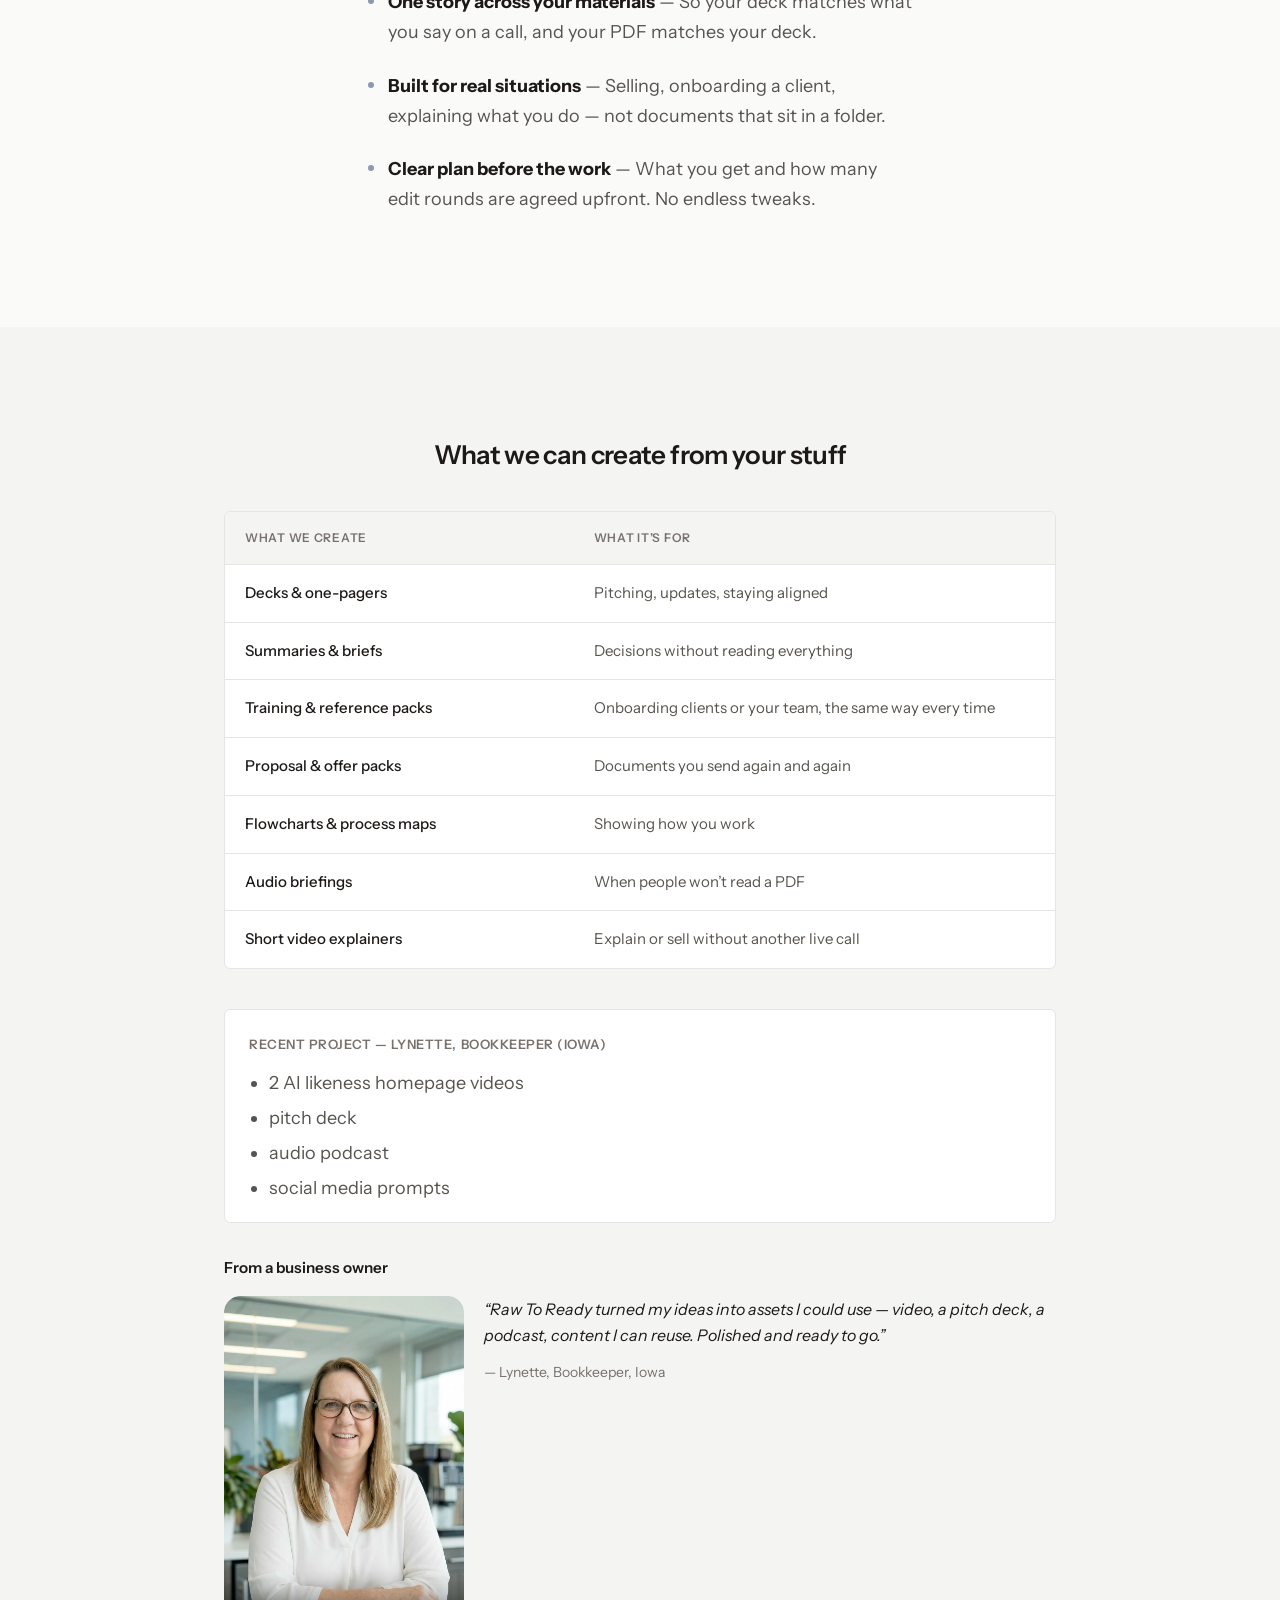
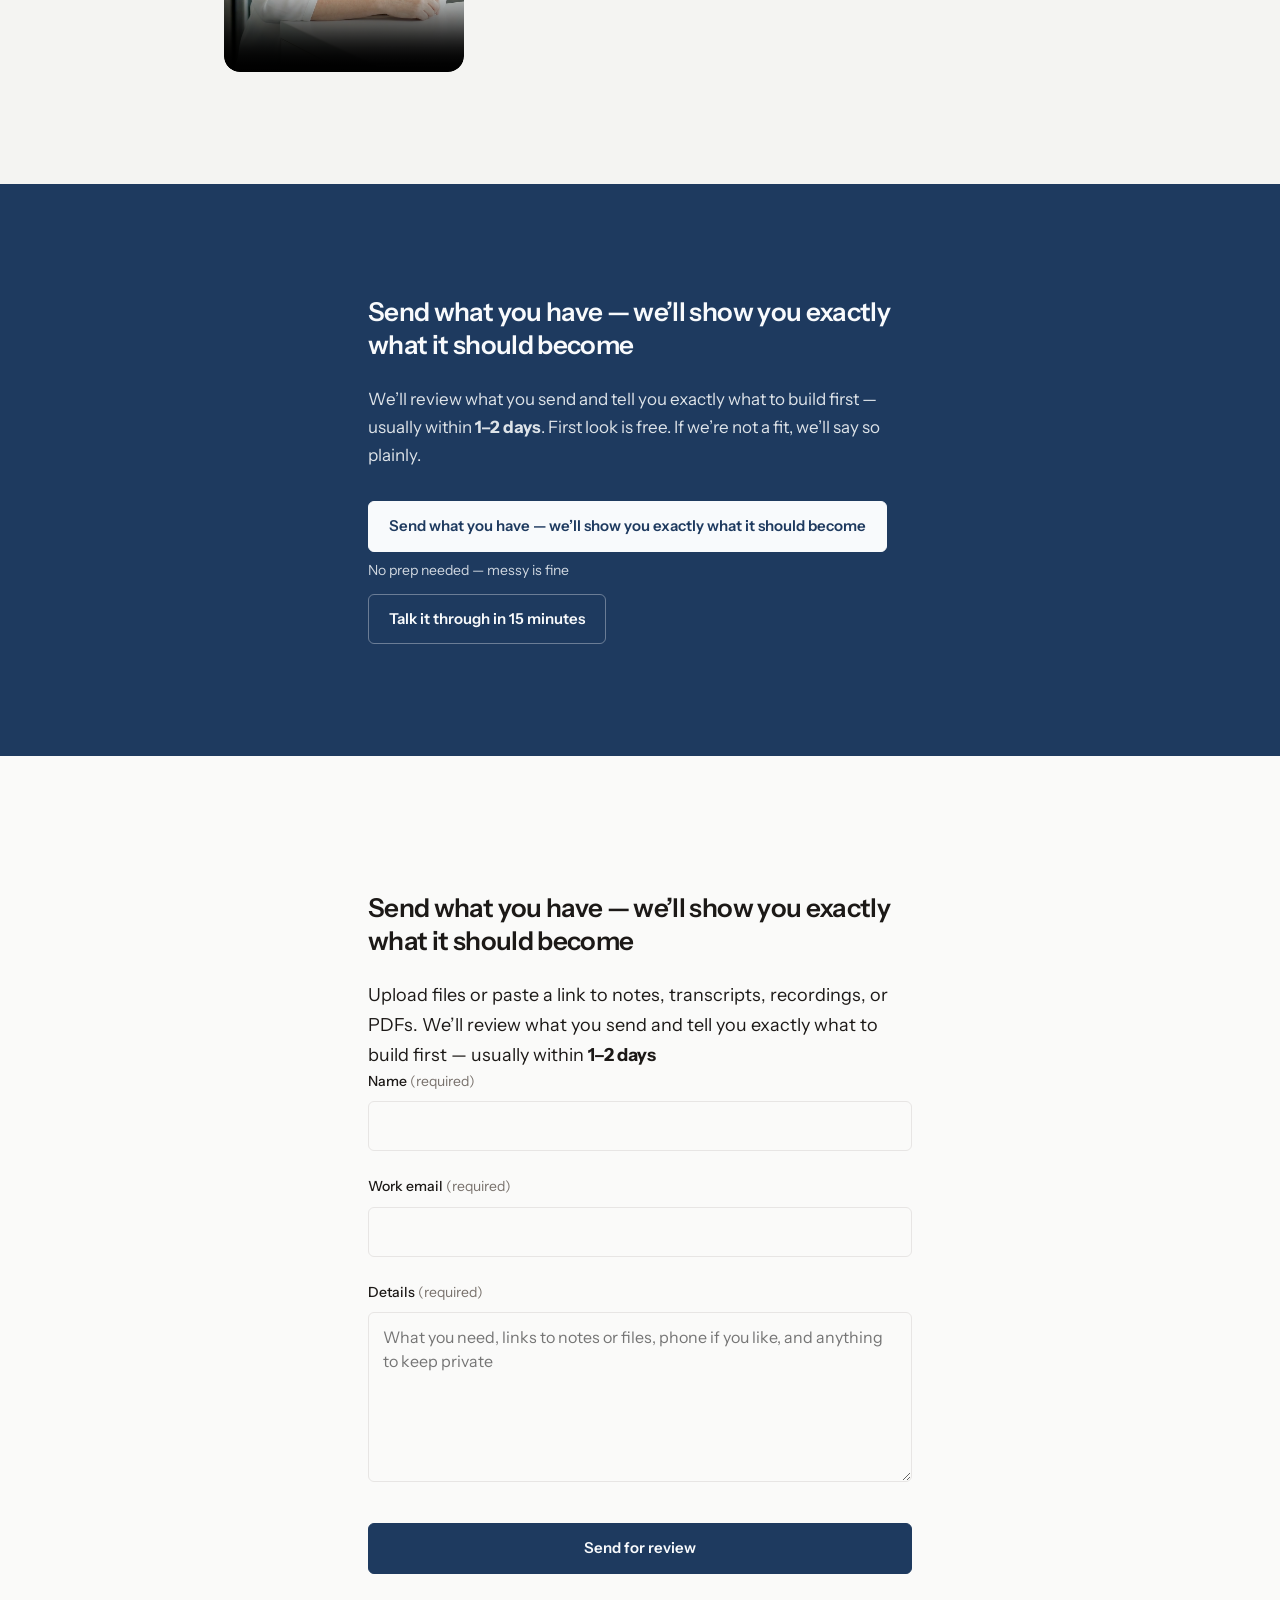
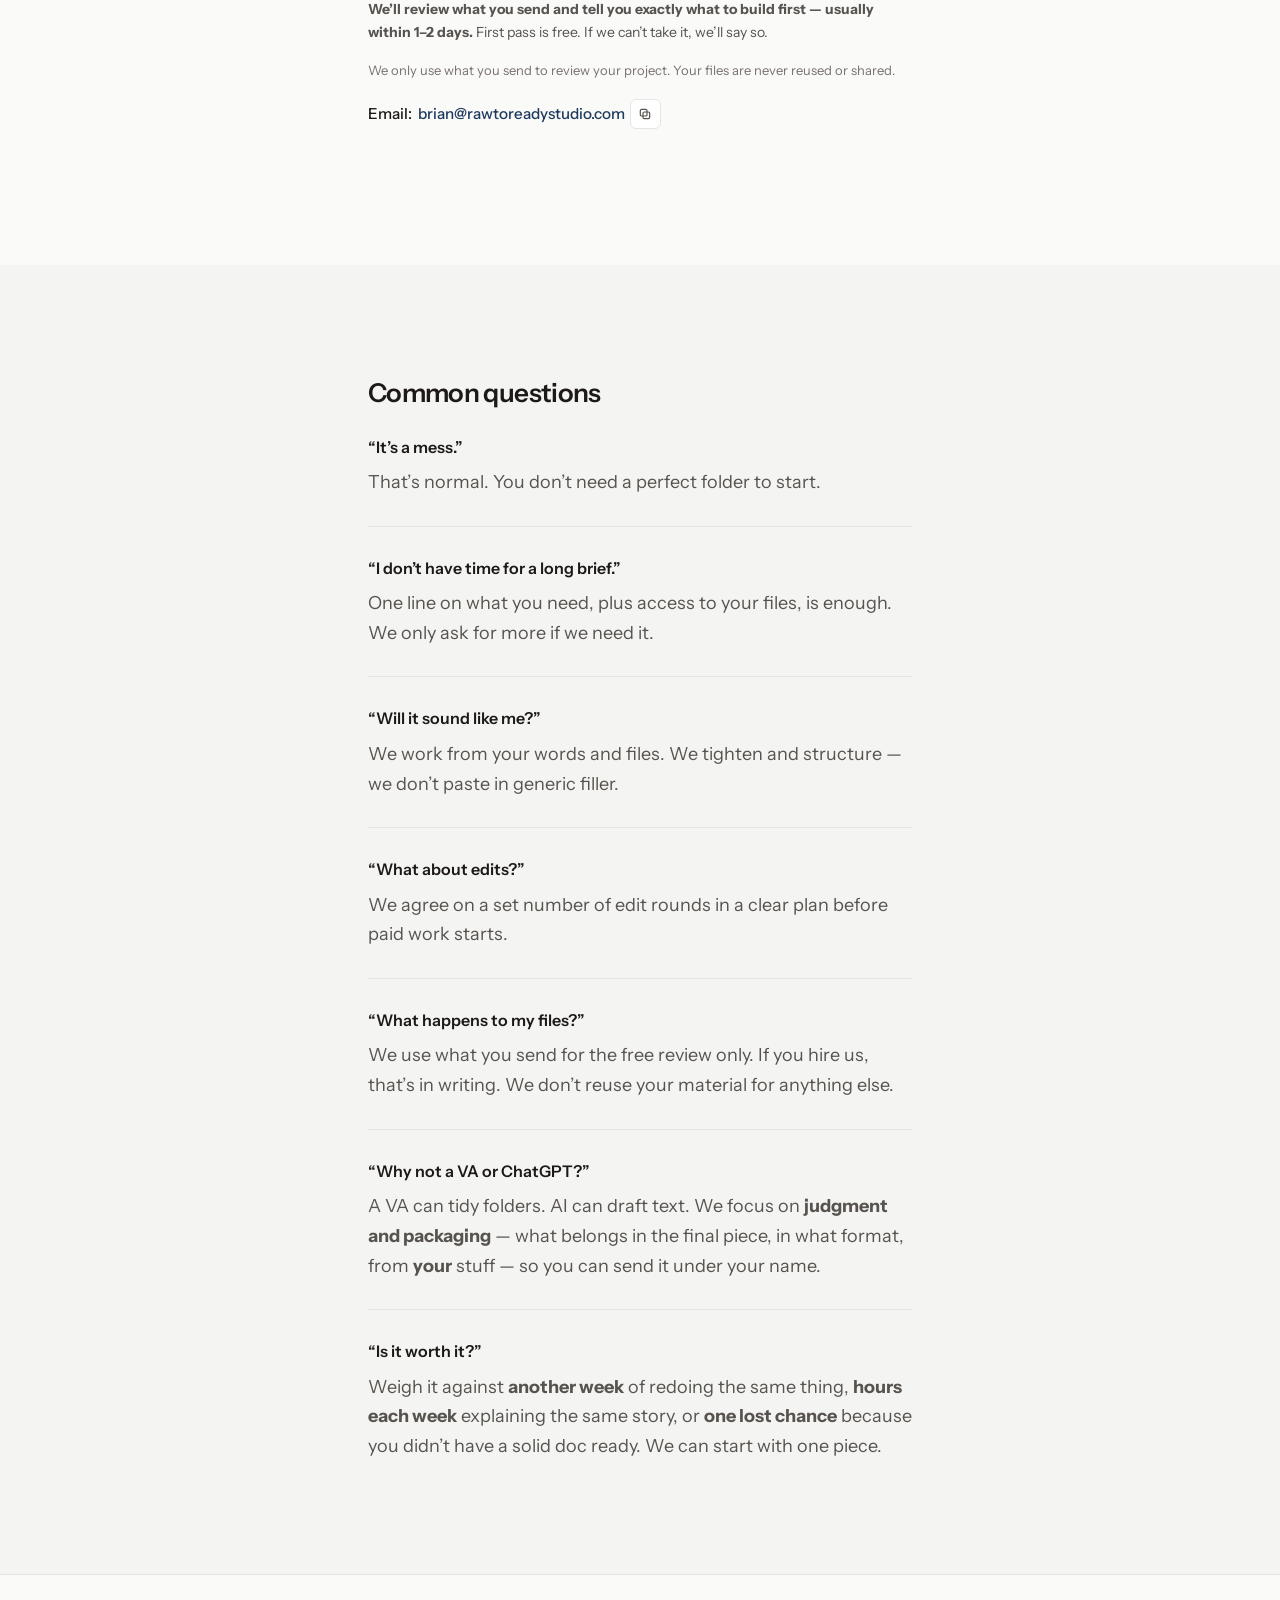
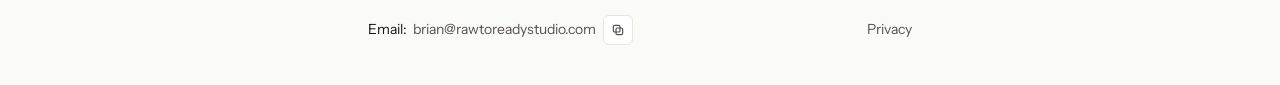
==== commit baa4d138: "Move video to left, box to right aligned to bottom of video https://claude.ai/code/session_01N3NtoxV" ====
--- a/index.html
+++ b/index.html
@@ -41,6 +41,12 @@
           </div>
 
           <div class="hero-video-row">
+            <div class="hero-video-wrap">
+              <video controls playsinline style="width:100%; border-radius:12px;" poster="videos/videos_lynette-2-poster.png">
+                <source src="videos/videos:lynette-2.mp4" type="video/mp4" />
+                Your browser does not support the video tag.
+              </video>
+            </div>
             <aside class="hero-flow" aria-label="From your files to finished pieces">
               <div class="hero-flow__panel hero-flow__panel--polished">
                 <p class="hero-flow__title">From what you have → to what you can use</p>
@@ -52,12 +58,6 @@
                 </ul>
               </div>
             </aside>
-            <div class="hero-video-wrap">
-              <video controls playsinline style="width:100%; border-radius:12px;" poster="videos/videos_lynette-2-poster.png">
-                <source src="videos/videos:lynette-2.mp4" type="video/mp4" />
-                Your browser does not support the video tag.
-              </video>
-            </div>
           </div>
 
           <div class="hero-copy hero-copy--centered">
--- a/styles.css
+++ b/styles.css
@@ -621,7 +621,7 @@
 
 .hero-video-row {
   display: flex;
-  align-items: center;
+  align-items: flex-end;
   gap: 2rem;
   max-width: 860px;
   margin: 0 auto 2rem;
